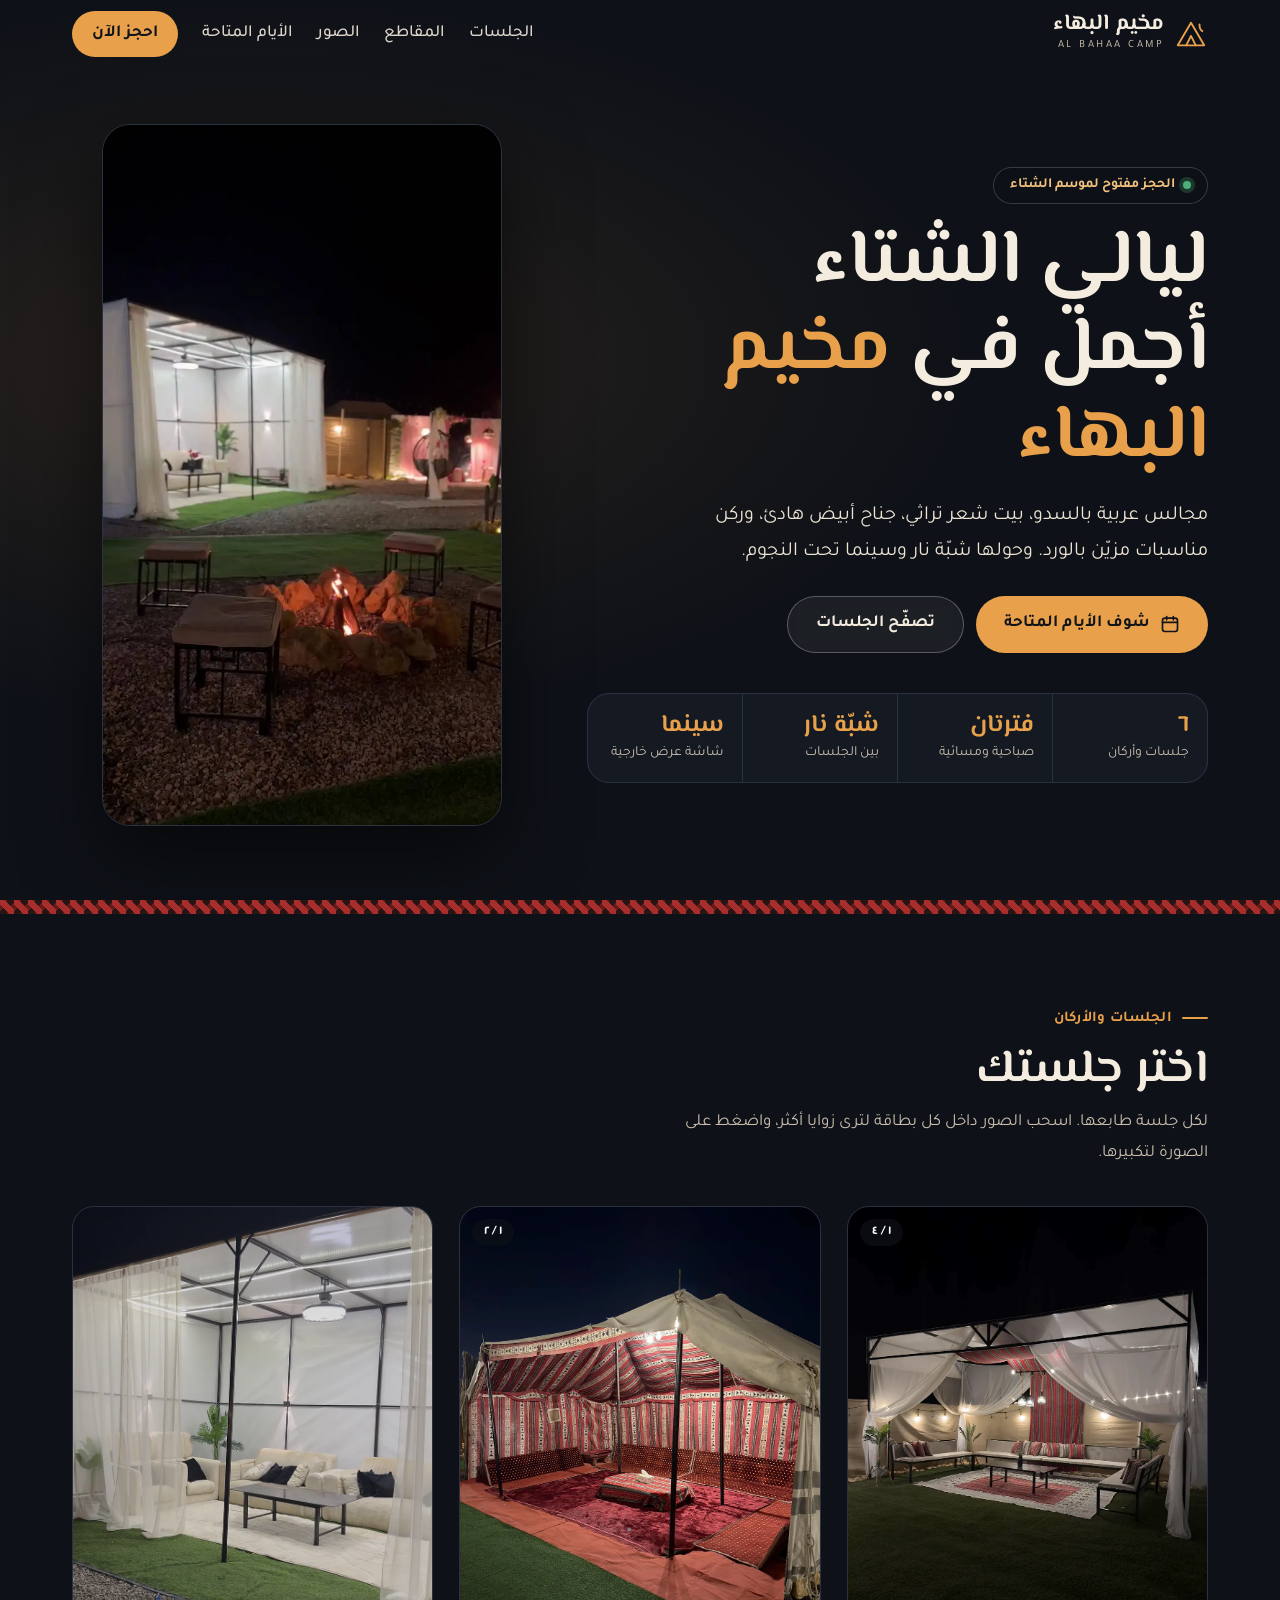
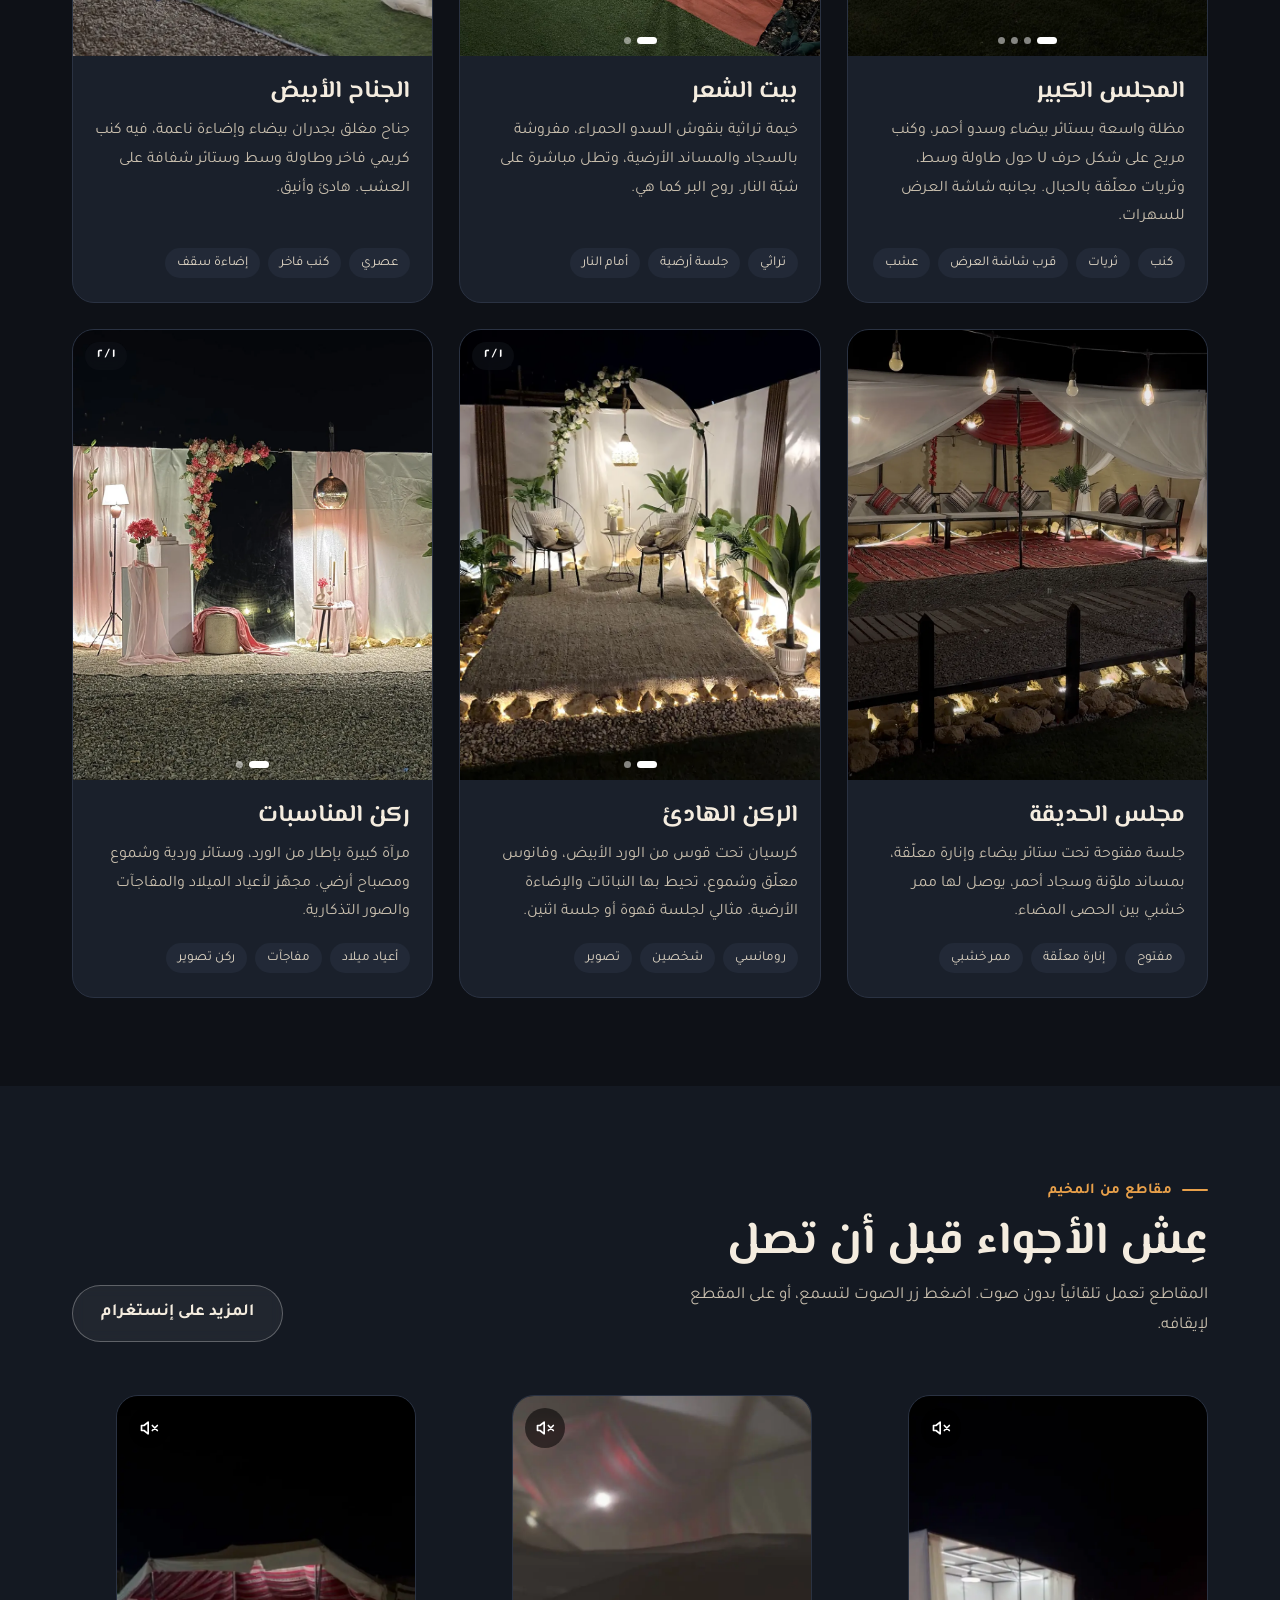
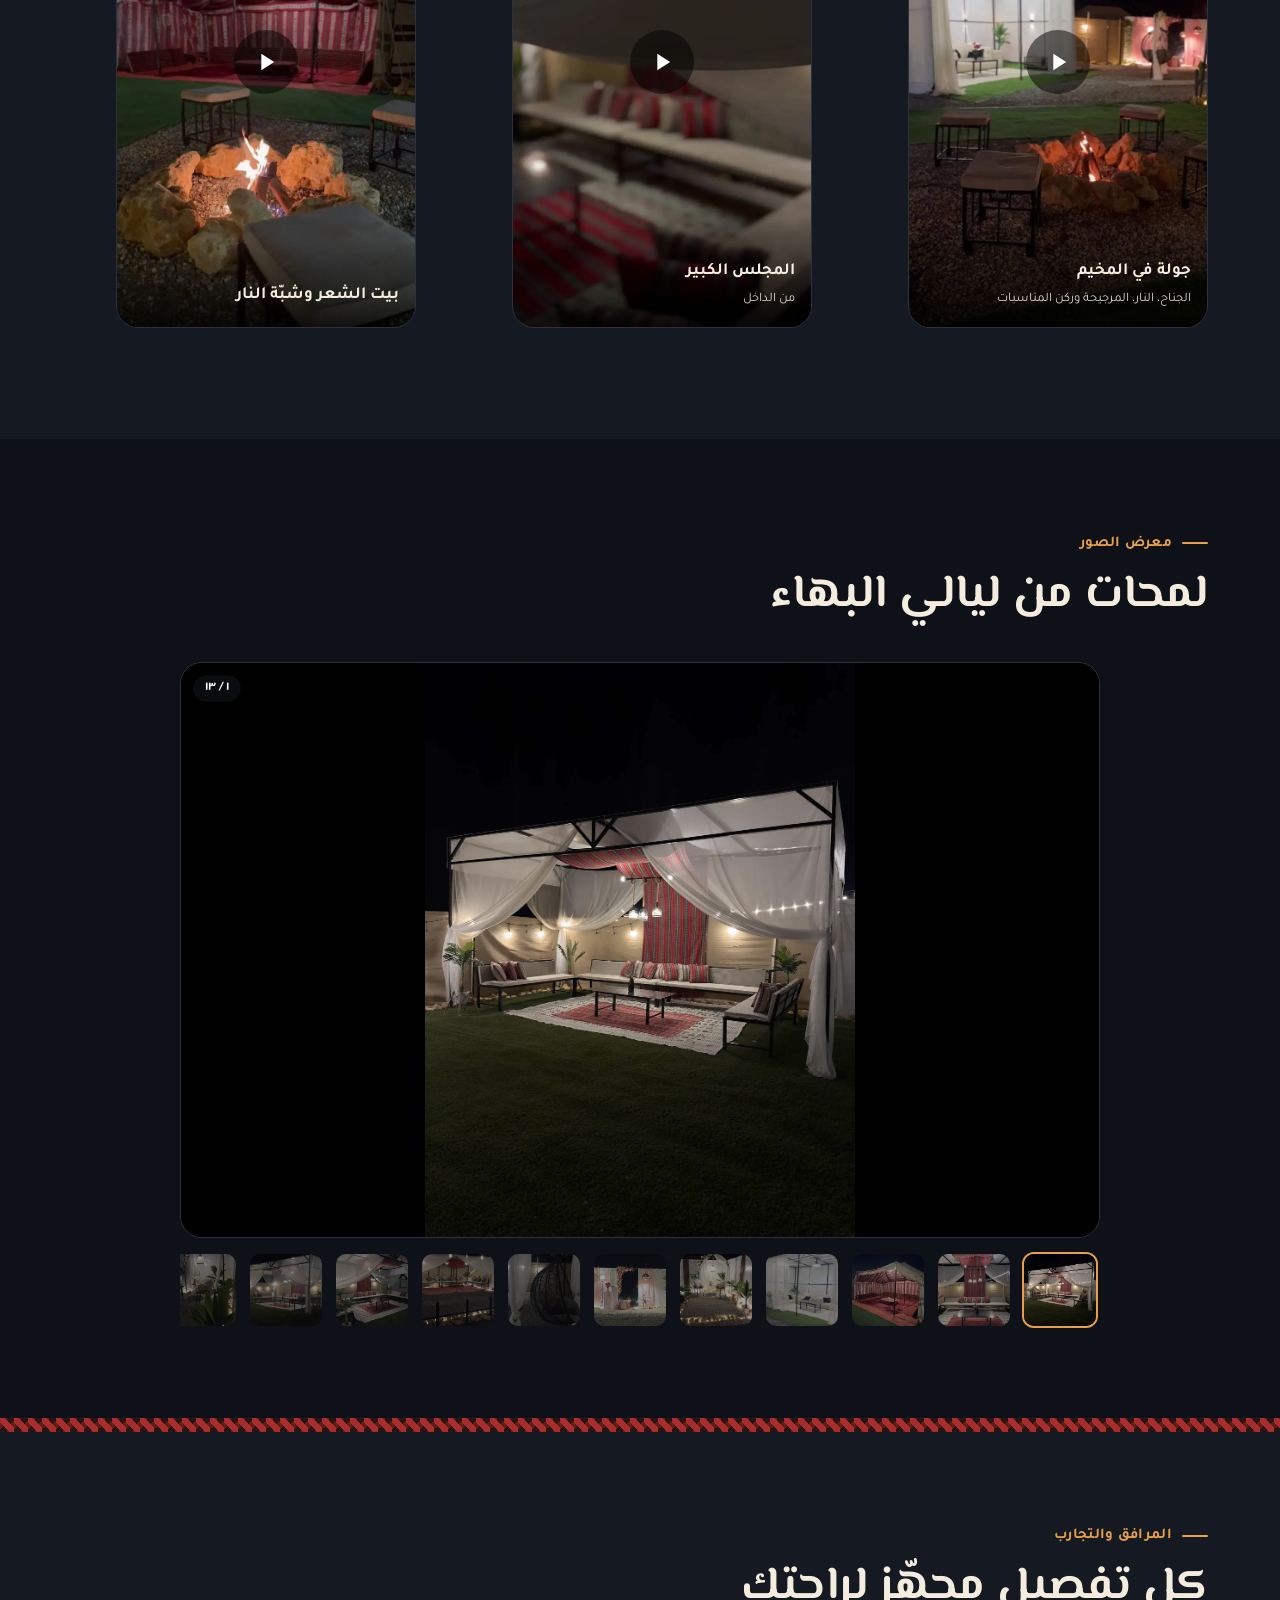
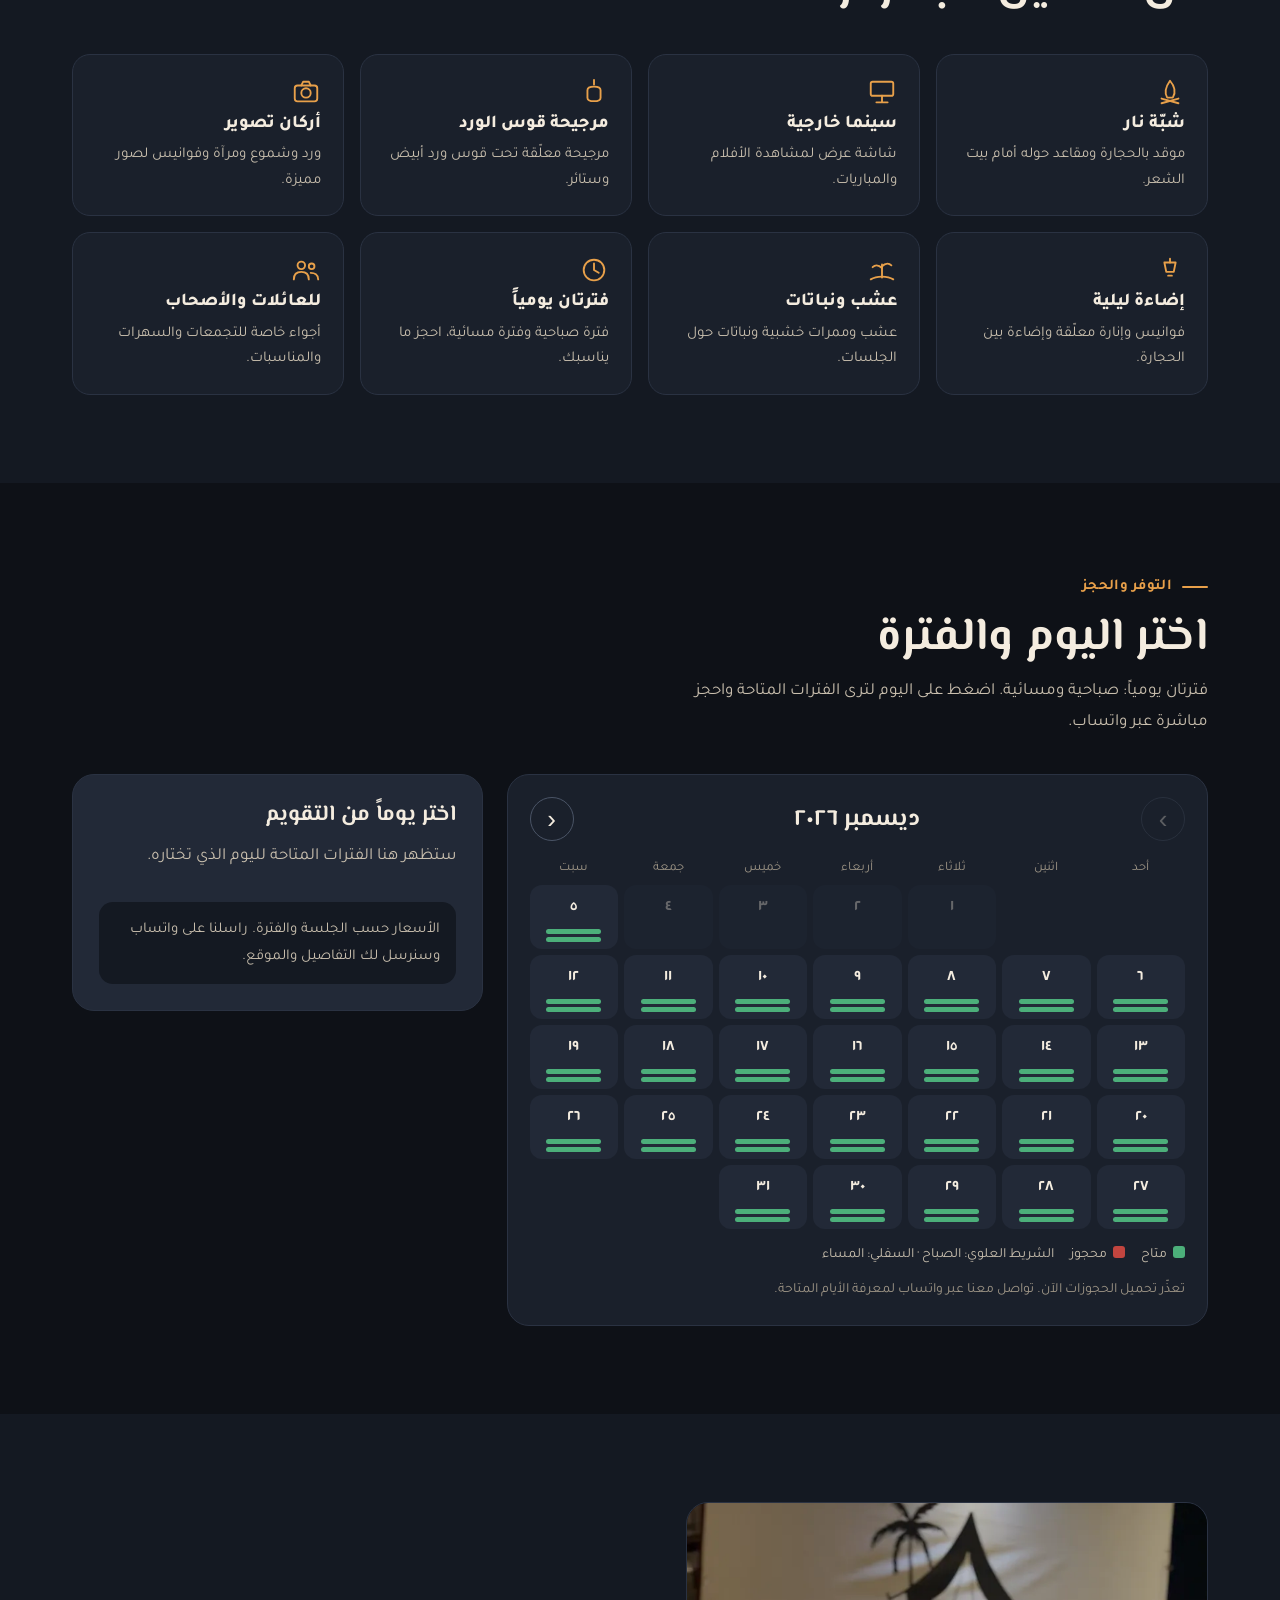
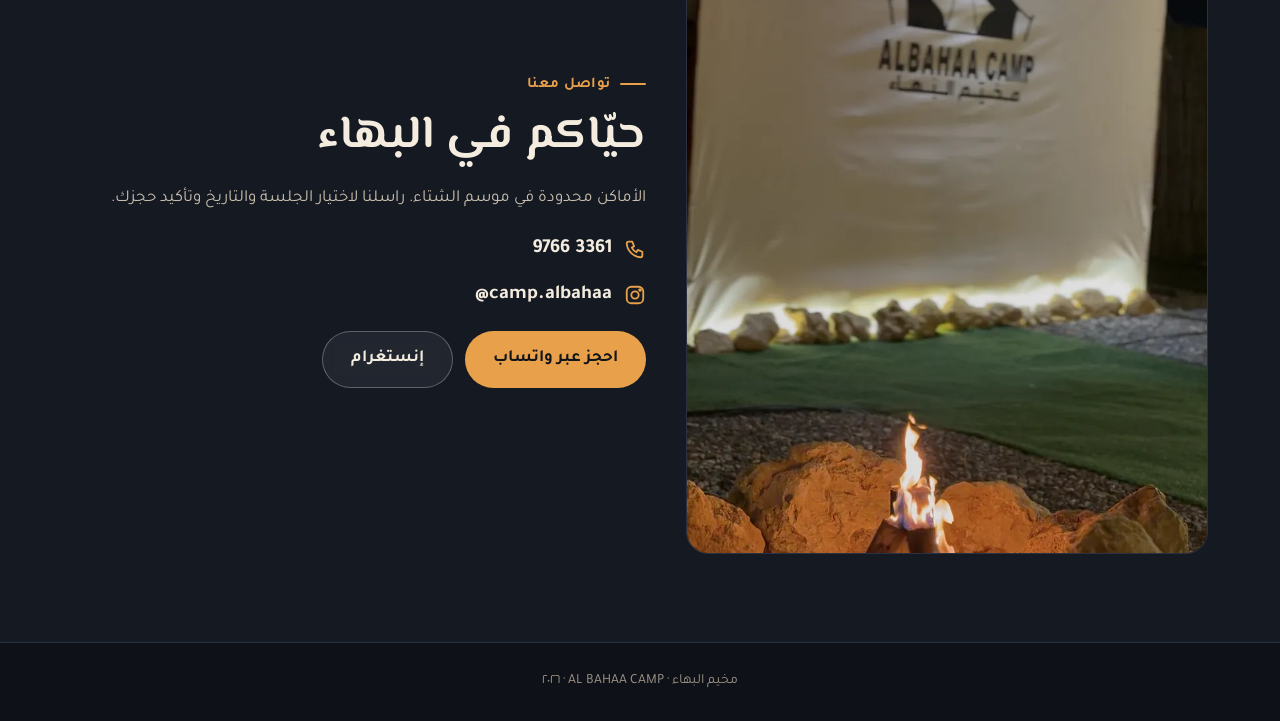
==== index.html @ d4b88b31 "تصميم جديد: صور وفيديوهات واضحة ومعارض صور تُسحب Co-Authored-By: Claude Opus 5.5 <noreply@anthropic." ====
<!DOCTYPE html>
<html lang="ar" dir="rtl">
<head>
<meta charset="utf-8">
<meta name="viewport" content="width=device-width, initial-scale=1, viewport-fit=cover">
<title>مخيم البهاء الشتوي | Al Bahaa Camp</title>
<meta name="description" content="مخيم البهاء الشتوي: مجالس عربية، بيت شعر، جناح أبيض، ركن مناسبات، شبّة نار وسينما خارجية. فترتان يومياً، صباحية ومسائية. للحجز واتساب 97663361">
<meta name="theme-color" content="#0E1117">
<meta property="og:type" content="website">
<meta property="og:title" content="مخيم البهاء الشتوي">
<meta property="og:description" content="مجالس عربية، بيت شعر، شبّة نار وسينما تحت النجوم. شوف الأيام المتاحة واحجز عبر واتساب.">
<meta property="og:image" content="https://majidsaid272.github.io/albahaa-camp/img/og.jpg">
<meta property="og:url" content="https://majidsaid272.github.io/albahaa-camp/">
<link rel="preconnect" href="https://fonts.googleapis.com">
<link rel="preconnect" href="https://fonts.gstatic.com" crossorigin>
<link rel="stylesheet" href="https://fonts.googleapis.com/css2?family=El+Messiri:wght@500;600;700&family=Tajawal:wght@400;500;700;800&display=swap">
<link rel="preload" as="image" href="video/tour-camp-poster.webp">
<style>
:root{
 --bg:#0E1117;--bg2:#141922;--card:#1A202B;--card2:#222937;--line:#2A3242;
 --text:#F4ECDF;--muted:#C9BFAE;--dim:#9E9586;
 --gold:#E8A04A;--gold2:#F3C27E;--sadu:#B8322F;--green:#4CAF7A;--red:#C2453F;
 --r:22px;--max:1180px;
}
*{box-sizing:border-box}
html{scroll-behavior:smooth;-webkit-text-size-adjust:100%}
body{margin:0;background:var(--bg);color:var(--text);font-family:'Tajawal',system-ui,sans-serif;font-size:17px;line-height:1.8;overflow-x:hidden}
img,video{display:block;max-width:100%}
a{color:var(--gold)}
h1,h2,h3{font-family:'El Messiri',serif;font-weight:700;margin:0;line-height:1.3}
section{scroll-margin-top:72px}
.wrap{max-width:var(--max);margin:0 auto;padding:0 22px}
.eyebrow{display:inline-flex;align-items:center;gap:10px;color:var(--gold);font-weight:700;font-size:15px;letter-spacing:.3px}
.eyebrow::before{content:"";width:26px;height:2px;background:var(--gold);border-radius:2px}
.sec{padding:88px 0}
.sec-alt{background:var(--bg2)}
.sec-head{display:flex;flex-wrap:wrap;align-items:flex-end;justify-content:space-between;gap:18px;margin-bottom:36px}
.sec-head h2{font-size:clamp(30px,4.2vw,46px);margin-top:8px}
.sec-head p{margin:8px 0 0;color:var(--muted);max-width:560px}
.btn{display:inline-flex;align-items:center;justify-content:center;gap:10px;min-height:48px;padding:12px 28px;border-radius:999px;font:inherit;font-weight:700;text-decoration:none;cursor:pointer;border:0;transition:transform .15s,background .15s}
.btn:active{transform:scale(.97)}
.btn-gold{background:var(--gold);color:#111419}
.btn-gold:hover{background:var(--gold2)}
.btn-ghost{background:rgba(255,255,255,.06);color:var(--text);border:1.5px solid rgba(255,255,255,.28);backdrop-filter:blur(6px)}
.btn-ghost:hover{background:rgba(255,255,255,.12)}
.btn svg{width:20px;height:20px;flex:none}

/* sadu band divider */
.sadu{height:14px;background:
 linear-gradient(45deg,transparent 35%,var(--sadu) 35% 65%,transparent 65%) 0 0/14px 14px,
 linear-gradient(-45deg,transparent 35%,#6E1E1C 35% 65%,transparent 65%) 7px 0/14px 14px,#2A1514;opacity:.9}

/* header */
.top{position:fixed;inset:0 0 auto 0;z-index:30;transition:background .25s,box-shadow .25s;padding-top:env(safe-area-inset-top)}
.top.solid{background:rgba(14,17,23,.94);box-shadow:0 1px 0 var(--line);backdrop-filter:blur(10px)}
.top .wrap{display:flex;align-items:center;justify-content:space-between;gap:14px;height:68px}
.brand{display:flex;align-items:center;gap:10px;color:var(--text);text-decoration:none}
.brand svg{width:34px;height:34px}
.brand b{font-family:'El Messiri',serif;font-size:22px;line-height:1.1;display:block}
.brand small{display:block;font-size:11px;letter-spacing:2.5px;color:var(--muted);direction:ltr;text-align:right}
.nav{display:flex;align-items:center;gap:24px}
.nav a.l{color:var(--text);text-decoration:none;font-weight:500;padding:10px 0;opacity:.9}
.nav a.l:hover{opacity:1;color:var(--gold2)}
.nav .btn{min-height:42px;padding:8px 20px}

/* hero */
.hero{position:relative;min-height:100svh;display:flex;align-items:flex-end;overflow:hidden;isolation:isolate}
.hero-media{position:absolute;inset:0;z-index:-2}
.hero-media video{width:100%;height:100%;object-fit:cover}
.hero::after{content:"";position:absolute;inset:0;z-index:-1;background:linear-gradient(180deg,rgba(14,17,23,.55) 0%,rgba(14,17,23,.05) 30%,rgba(14,17,23,.35) 55%,rgba(14,17,23,.96) 100%)}
.hero-inner{width:100%;padding:120px 22px 56px}
.hero h1{font-size:clamp(34px,7vw,76px);line-height:1.15;text-shadow:0 2px 24px rgba(0,0,0,.5)}
.hero h1 span{color:var(--gold)}
.hero p.lead{font-size:clamp(17px,2vw,20px);color:#EDE4D4;max-width:540px;margin:16px 0 26px;text-shadow:0 1px 12px rgba(0,0,0,.6)}
.hero .cta{display:flex;flex-wrap:wrap;gap:12px}
.chip{display:inline-flex;align-items:center;gap:8px;background:rgba(14,17,23,.55);border:1px solid rgba(255,255,255,.18);backdrop-filter:blur(6px);border-radius:999px;padding:5px 16px;font-size:14px;font-weight:700;color:var(--gold2);margin-bottom:16px}
.chip i{width:8px;height:8px;border-radius:50%;background:var(--green);box-shadow:0 0 0 4px rgba(76,175,122,.25)}
.facts{display:grid;grid-template-columns:repeat(4,1fr);gap:1px;background:var(--line);border:1px solid var(--line);border-radius:var(--r);overflow:hidden;margin-top:40px}
.facts div{background:rgba(20,25,34,.82);backdrop-filter:blur(8px);padding:16px 18px;display:flex;flex-direction:column}
.facts b{font-family:'El Messiri',serif;font-size:24px;color:var(--gold);line-height:1.3}
.facts span{color:var(--muted);font-size:14px}

/* carousel */
.car{position:relative}
.car-track{display:flex;overflow-x:auto;scroll-snap-type:x mandatory;scrollbar-width:none;-webkit-overflow-scrolling:touch;overscroll-behavior-x:contain}
.car-track::-webkit-scrollbar{display:none}
.car-track>*{flex:0 0 100%;scroll-snap-align:start;scroll-snap-stop:always}
.car-track img{width:100%;height:100%;object-fit:cover}
.car-btn{position:absolute;top:50%;transform:translateY(-50%);width:42px;height:42px;border-radius:50%;border:0;background:rgba(14,17,23,.6);color:#fff;backdrop-filter:blur(6px);display:grid;place-items:center;cursor:pointer;opacity:0;transition:opacity .2s;z-index:2}
.car:hover .car-btn,.car-btn:focus-visible{opacity:1}
.car-btn svg{width:20px;height:20px}
.car-btn.prev{right:12px}.car-btn.next{left:12px}
.car-btn[disabled]{opacity:0!important;pointer-events:none}
.car-dots{position:absolute;bottom:12px;left:0;right:0;display:flex;justify-content:center;gap:6px;z-index:2;pointer-events:none}
.car-dots i{width:7px;height:7px;border-radius:99px;background:rgba(255,255,255,.5);transition:all .2s}
.car-dots i.on{width:20px;background:#fff}
.car-count{position:absolute;top:12px;left:12px;z-index:2;background:rgba(14,17,23,.65);backdrop-filter:blur(6px);color:#fff;font-size:13px;font-weight:700;padding:2px 12px;border-radius:99px}
.car.single .car-btn,.car.single .car-dots,.car.single .car-count{display:none}
.swipe-hint{display:none}
@media (hover:none){.car-btn{display:none}}

/* spaces */
.spaces{display:grid;grid-template-columns:repeat(3,1fr);gap:26px}
.space{background:var(--card);border-radius:var(--r);overflow:hidden;display:flex;flex-direction:column;border:1px solid var(--line)}
.space .car-track{aspect-ratio:4/5}
.space .car-track img{cursor:zoom-in}
.space-body{padding:20px 22px 24px;display:flex;flex-direction:column;gap:10px;flex:1}
.space h3{font-size:24px}
.space p{margin:0;color:var(--muted);font-size:16px}
.tags{display:flex;flex-wrap:wrap;gap:8px;margin-top:auto;padding-top:6px}
.tags span{background:var(--card2);border-radius:99px;padding:3px 12px;font-size:13.5px;color:#E3D9C7}
.space-cta{display:flex;gap:10px;margin-top:10px}
.space-cta a{flex:1;min-height:44px;font-size:15px;padding:8px 14px}

/* reels */
.reels{display:flex;gap:16px;overflow-x:auto;scroll-snap-type:x mandatory;scrollbar-width:none;padding-bottom:6px;margin:0 -22px;padding-inline:22px;scroll-padding-inline:22px}
.reels::-webkit-scrollbar{display:none}
.reel{flex:0 0 min(300px,72vw);scroll-snap-align:start;position:relative;border-radius:var(--r);overflow:hidden;background:#000;aspect-ratio:9/16;border:1px solid var(--line)}
.reel video{width:100%;height:100%;object-fit:cover;cursor:pointer}
.reel figcaption{position:absolute;inset:auto 0 0 0;padding:40px 16px 16px;background:linear-gradient(0deg,rgba(0,0,0,.8),transparent);font-weight:700;font-size:17px;pointer-events:none}
.reel figcaption small{display:block;font-weight:400;font-size:13px;color:#DDD3C2}
.snd{position:absolute;top:12px;left:12px;width:40px;height:40px;border-radius:50%;border:0;background:rgba(0,0,0,.55);color:#fff;display:grid;place-items:center;cursor:pointer;backdrop-filter:blur(6px)}
.snd svg{width:20px;height:20px}
.play-ico{position:absolute;inset:0;margin:auto;width:64px;height:64px;border-radius:50%;background:rgba(0,0,0,.5);display:grid;place-items:center;pointer-events:none;opacity:0;transition:opacity .2s}
.reel.paused .play-ico{opacity:1}
.play-ico svg{width:28px;height:28px;color:#fff}

/* gallery */
.gal,.thumbs{max-width:920px;margin-inline:auto}
.gal{border-radius:var(--r);overflow:hidden;border:1px solid var(--line);background:#000}
.gal .car-track{aspect-ratio:16/10}
.gal .car-track>button{border:0;padding:0;background:#000;cursor:zoom-in}
.gal .car-track img{object-fit:contain;background:#000}
.thumbs{display:flex;gap:10px;overflow-x:auto;scrollbar-width:none;padding:14px 2px 2px}
.thumbs::-webkit-scrollbar{display:none}
.thumbs button{flex:0 0 76px;height:76px;border-radius:12px;overflow:hidden;border:2px solid transparent;padding:0;background:none;cursor:pointer;opacity:.6;transition:all .2s}
.thumbs button.on{border-color:var(--gold);opacity:1}
.thumbs img{width:100%;height:100%;object-fit:cover}

/* lightbox */
.lb{position:fixed;inset:0;z-index:60;background:rgba(5,7,10,.97);display:none;flex-direction:column}
.lb.open{display:flex}
.lb .car{flex:1;display:flex}
.lb .car-track{flex:1;height:100%}
.lb .car-track>div{display:flex;align-items:center;justify-content:center;padding:56px 0 40px}
.lb .car-track img{width:auto;height:auto;max-width:100%;max-height:100%;object-fit:contain}
.lb .car-btn{opacity:1}
.lb-close{position:absolute;top:calc(12px + env(safe-area-inset-top));right:12px;z-index:3;width:46px;height:46px;border-radius:50%;border:0;background:rgba(255,255,255,.12);color:#fff;display:grid;place-items:center;cursor:pointer}
.lb-close svg{width:22px;height:22px}
.lb .car-count{top:calc(20px + env(safe-area-inset-top));left:50%;transform:translateX(-50%)}

/* amenities */
.amen{display:grid;grid-template-columns:repeat(4,1fr);gap:16px}
.am{background:var(--card);border:1px solid var(--line);border-radius:18px;padding:22px;display:flex;flex-direction:column;gap:6px}
.am svg{width:30px;height:30px;color:var(--gold)}
.am h3{font-family:'Tajawal',sans-serif;font-size:18px;font-weight:800}
.am p{margin:0;color:var(--muted);font-size:15px;line-height:1.7}

/* calendar */
.cal-wrap{display:flex;flex-wrap:wrap;gap:24px;align-items:flex-start}
.cal{flex:2 1 480px;background:var(--card);border:1px solid var(--line);border-radius:var(--r);padding:22px}
.cal-head{display:flex;align-items:center;justify-content:space-between;gap:12px;margin-bottom:12px}
.cal-head h3{font-size:24px}
.cal-nav{width:44px;height:44px;border-radius:50%;border:1.5px solid #4A5466;background:transparent;color:var(--text);font-size:26px;line-height:1;cursor:pointer}
.cal-nav:disabled{opacity:.3;cursor:default}
.cal-week,.cal-grid{display:grid;grid-template-columns:repeat(7,1fr);gap:6px}
.cal-week span{text-align:center;color:var(--dim);font-size:13px;padding:4px 0}
.cal-day{position:relative;min-height:64px;border-radius:12px;border:1.5px solid transparent;background:var(--card2);color:var(--text);font:inherit;font-weight:700;font-size:16px;cursor:pointer;display:flex;flex-direction:column;align-items:center;justify-content:space-between;padding:8px 4px 6px}
.cal-day:hover{border-color:#4A5466}
.cal-day.sel{border-color:var(--gold)}
.cal-day.past{opacity:.35;cursor:default}
.cal-day.empty{background:transparent;cursor:default}
.bars{display:flex;flex-direction:column;gap:3px;width:70%}
.bars i{display:block;height:5px;border-radius:3px}
.free{background:var(--green)}.booked{background:var(--red)}
.cal-legend{display:flex;flex-wrap:wrap;gap:16px;margin-top:14px;color:var(--muted);font-size:14px;align-items:center}
.dot{display:inline-block;width:12px;height:12px;border-radius:3px;margin-left:6px;vertical-align:-1px}
.cal-status{margin:10px 0 0;color:var(--dim);font-size:14px}
.cal-panel{flex:1 1 300px;background:var(--card2);border:1px solid var(--line);border-radius:var(--r);padding:26px;display:flex;flex-direction:column;gap:12px}
.cal-panel h3{font-size:22px}
.slots{display:flex;flex-direction:column;gap:10px}
.slot{display:flex;align-items:center;justify-content:space-between;gap:10px;background:var(--bg2);border-radius:14px;padding:12px 14px}
.slot b{font-size:17px}
.slot a{background:var(--gold);color:#111419;text-decoration:none;font-weight:700;padding:9px 18px;border-radius:999px}
.slot .tag{color:#E6908B;font-weight:700}
.note{margin-top:6px;background:var(--bg2);border-radius:14px;padding:14px 16px;color:var(--muted);font-size:15px}

/* contact */
.contact{display:grid;grid-template-columns:minmax(0,1fr) minmax(0,1.1fr);gap:40px;align-items:center}
.contact img{border-radius:var(--r);aspect-ratio:4/5;object-fit:cover;width:100%;border:1px solid var(--line)}
.contact h2{font-size:clamp(30px,4.2vw,46px)}
.contact p{color:var(--muted)}
.cline{display:flex;align-items:center;gap:12px;margin:10px 0}
.cline svg{width:22px;height:22px;color:var(--gold);flex:none}
.cline b{font-size:20px;direction:ltr}
footer{border-top:1px solid var(--line);padding:26px 22px calc(26px + env(safe-area-inset-bottom));text-align:center;color:var(--dim);font-size:14px}
.wa-float{position:fixed;left:16px;bottom:calc(16px + env(safe-area-inset-bottom));z-index:40;background:#25D366;color:#06301A;font-weight:800;text-decoration:none;padding:12px 20px;border-radius:999px;box-shadow:0 8px 24px rgba(0,0,0,.4);display:none;align-items:center;gap:8px}
.wa-float svg{width:22px;height:22px}

/* desktop hero: video framed beside text */
@media (min-width:980px){
 .hero{align-items:center;background:radial-gradient(1200px 600px at 20% 40%,rgba(232,160,74,.12),transparent 60%),var(--bg)}
 .hero::after{display:none}
 .hero-inner{display:grid;grid-template-columns:1.15fr .85fr;gap:56px;align-items:center;padding:110px 22px 60px}
 .hero-media{position:relative;inset:auto;z-index:0;order:2;justify-self:center;width:min(100%,400px);aspect-ratio:9/16;max-height:78vh;border-radius:28px;overflow:hidden;border:1px solid var(--line);box-shadow:0 30px 80px rgba(0,0,0,.55)}
 .hero h1,.hero p.lead{text-shadow:none}
 .facts div{background:var(--bg2)}
}
@media (max-width:979px){
 .spaces{grid-template-columns:repeat(2,1fr)}
 .amen{grid-template-columns:repeat(2,1fr)}
 .nav a.l{display:none}
}
@media (max-width:640px){
 body{font-size:16px}
 .sec{padding:64px 0}
 .spaces{grid-template-columns:1fr;gap:22px}
 .facts{grid-template-columns:repeat(2,1fr)}
 .facts b{font-size:20px}
 .contact{grid-template-columns:1fr}
 .contact img{aspect-ratio:4/5;object-position:50% 45%}
 .cal{padding:14px}.cal-day{min-height:54px;font-size:14px}.cal-week,.cal-grid{gap:4px}
 .wa-float{display:inline-flex}
 footer{padding-bottom:calc(90px + env(safe-area-inset-bottom))}
 .gal .car-track{aspect-ratio:4/5}
 .swipe-hint{display:flex;align-items:center;justify-content:center;gap:8px;color:var(--dim);font-size:14px;margin-top:10px}
 .swipe-hint svg{width:18px;height:18px}
}
@media (prefers-reduced-motion:reduce){html{scroll-behavior:auto}}
</style>
</head>
<body>

<header class="top" id="top">
 <div class="wrap">
  <a class="brand" href="#home" aria-label="مخيم البهاء، الصفحة الرئيسية">
   <svg viewBox="0 0 36 36" fill="none" stroke="#E8A04A" stroke-width="2" stroke-linecap="round" stroke-linejoin="round" aria-hidden="true"><path d="M18 6 L4 30 H32 Z"/><path d="M13 30 L18 20 L23 30"/><path d="M27 8 C27 12 28 14 30 15"/></svg>
   <span><b>مخيم البهاء</b><small>AL BAHAA CAMP</small></span>
  </a>
  <nav class="nav" aria-label="أقسام الصفحة">
   <a class="l" href="#spaces">الجلسات</a>
   <a class="l" href="#videos">المقاطع</a>
   <a class="l" href="#gallery">الصور</a>
   <a class="l" href="#booking">الأيام المتاحة</a>
   <a class="btn btn-gold" href="#booking">احجز الآن</a>
  </nav>
 </div>
</header>

<main>
<section class="hero" id="home">
 <div class="wrap hero-inner">
  <div class="hero-media">
   <video id="heroVid" autoplay muted loop playsinline preload="auto" poster="video/tour-camp-poster.webp" aria-label="جولة مصورة في مخيم البهاء">
    <source src="video/hero.mp4" type="video/mp4">
   </video>
  </div>
  <div class="hero-text">
   <span class="chip"><i></i>الحجز مفتوح لموسم الشتاء</span>
   <h1>ليالي الشتاء<br>أجمل في <span>مخيم البهاء</span></h1>
   <p class="lead">مجالس عربية بالسدو، بيت شعر تراثي، جناح أبيض هادئ، وركن مناسبات مزيّن بالورد. وحولها شبّة نار وسينما تحت النجوم.</p>
   <div class="cta">
    <a class="btn btn-gold" href="#booking">
     <svg viewBox="0 0 24 24" fill="none" stroke="currentColor" stroke-width="2" stroke-linecap="round" aria-hidden="true"><rect x="3" y="5" width="18" height="16" rx="3"/><path d="M3 10h18M8 3v4M16 3v4"/></svg>
     شوف الأيام المتاحة</a>
    <a class="btn btn-ghost" href="#spaces">تصفّح الجلسات</a>
   </div>
   <div class="facts">
    <div><b>٦</b><span>جلسات وأركان</span></div>
    <div><b>فترتان</b><span>صباحية ومسائية</span></div>
    <div><b>شبّة نار</b><span>بين الجلسات</span></div>
    <div><b>سينما</b><span>شاشة عرض خارجية</span></div>
   </div>
  </div>
 </div>
</section>
<div class="sadu" aria-hidden="true"></div>

<section class="sec" id="spaces">
 <div class="wrap">
  <div class="sec-head">
   <div>
    <span class="eyebrow">الجلسات والأركان</span>
    <h2>اختر جلستك</h2>
    <p>لكل جلسة طابعها. اسحب الصور داخل كل بطاقة لترى زوايا أكثر، واضغط على الصورة لتكبيرها.</p>
   </div>
  </div>
  <div class="spaces">

   <article class="space">
    <div class="car" data-car>
     <div class="car-track">
      <div><img src="img/majlis-wide.webp" alt="المجلس الكبير تحت المظلة بالستائر البيضاء" loading="lazy"></div>
      <div><img src="img/majlis-front.webp" alt="واجهة المجلس الكبير بالسدو الأحمر والثريات المعلقة" loading="lazy"></div>
      <div><img src="img/majlis-side.webp" alt="المجلس الكبير من الجانب مع شاشة العرض" loading="lazy"></div>
      <div><img src="img/majlis-night.webp" alt="المجلس الكبير في الليل" loading="lazy"></div>
     </div>
    </div>
    <div class="space-body">
     <h3>المجلس الكبير</h3>
     <p>مظلة واسعة بستائر بيضاء وسدو أحمر، وكنب مريح على شكل حرف U حول طاولة وسط، وثريات معلّقة بالحبال. بجانبه شاشة العرض للسهرات.</p>
     <div class="tags"><span>كنب</span><span>ثريات</span><span>قرب شاشة العرض</span><span>عشب</span></div>
    </div>
   </article>

   <article class="space">
    <div class="car" data-car>
     <div class="car-track">
      <div><img src="img/redtent.webp" alt="بيت الشعر الأحمر المفروش بالسجاد والمساند" loading="lazy"></div>
      <div><img src="video/redtent-fire-poster.webp" alt="بيت الشعر وأمامه شبّة النار" loading="lazy"></div>
     </div>
    </div>
    <div class="space-body">
     <h3>بيت الشعر</h3>
     <p>خيمة تراثية بنقوش السدو الحمراء، مفروشة بالسجاد والمساند الأرضية، وتطل مباشرة على شبّة النار. روح البر كما هي.</p>
     <div class="tags"><span>تراثي</span><span>جلسة أرضية</span><span>أمام النار</span></div>
    </div>
   </article>

   <article class="space">
    <div class="car" data-car>
     <div class="car-track">
      <div><img src="img/white-suite.webp" alt="الجناح الأبيض بكنب كريمي وستائر شفافة" loading="lazy"></div>
     </div>
    </div>
    <div class="space-body">
     <h3>الجناح الأبيض</h3>
     <p>جناح مغلق بجدران بيضاء وإضاءة ناعمة، فيه كنب كريمي فاخر وطاولة وسط وستائر شفافة على العشب. هادئ وأنيق.</p>
     <div class="tags"><span>عصري</span><span>كنب فاخر</span><span>إضاءة سقف</span></div>
    </div>
   </article>

   <article class="space">
    <div class="car" data-car>
     <div class="car-track">
      <div><img src="img/majlis2.webp" alt="مجلس الحديقة بالمساند الملوّنة والإضاءة المعلّقة" loading="lazy"></div>
     </div>
    </div>
    <div class="space-body">
     <h3>مجلس الحديقة</h3>
     <p>جلسة مفتوحة تحت ستائر بيضاء وإنارة معلّقة، بمساند ملوّنة وسجاد أحمر، يوصل لها ممر خشبي بين الحصى المضاء.</p>
     <div class="tags"><span>مفتوح</span><span>إنارة معلّقة</span><span>ممر خشبي</span></div>
    </div>
   </article>

   <article class="space">
    <div class="car" data-car>
     <div class="car-track">
      <div><img src="img/quiet-corner.webp" alt="الركن الهادئ بكرسيين تحت قوس الورد الأبيض" loading="lazy"></div>
      <div><img src="img/quiet-corner2.webp" alt="الركن الهادئ بالفانوس والشموع" loading="lazy"></div>
     </div>
    </div>
    <div class="space-body">
     <h3>الركن الهادئ</h3>
     <p>كرسيان تحت قوس من الورد الأبيض، وفانوس معلّق وشموع، تحيط بها النباتات والإضاءة الأرضية. مثالي لجلسة قهوة أو جلسة اثنين.</p>
     <div class="tags"><span>رومانسي</span><span>شخصين</span><span>تصوير</span></div>
    </div>
   </article>

   <article class="space">
    <div class="car" data-car>
     <div class="car-track">
      <div><img src="img/pink.webp" alt="ركن المناسبات بالمرآة وإطار الورد والستائر الوردية" loading="lazy"></div>
      <div><img src="video/pink-tour-poster.webp" alt="ركن المناسبات من زاوية أخرى" loading="lazy"></div>
     </div>
    </div>
    <div class="space-body">
     <h3>ركن المناسبات</h3>
     <p>مرآة كبيرة بإطار من الورد، وستائر وردية وشموع ومصباح أرضي. مجهّز لأعياد الميلاد والمفاجآت والصور التذكارية.</p>
     <div class="tags"><span>أعياد ميلاد</span><span>مفاجآت</span><span>ركن تصوير</span></div>
    </div>
   </article>

  </div>
 </div>
</section>

<section class="sec sec-alt" id="videos">
 <div class="wrap">
  <div class="sec-head">
   <div>
    <span class="eyebrow">مقاطع من المخيم</span>
    <h2>عِش الأجواء قبل أن تصل</h2>
    <p>المقاطع تعمل تلقائياً بدون صوت. اضغط زر الصوت لتسمع، أو على المقطع لإيقافه.</p>
   </div>
   <a class="btn btn-ghost" href="https://www.instagram.com/camp.albahaa">المزيد على إنستغرام</a>
  </div>
  <div class="reels">
   <figure class="reel"><video muted loop playsinline preload="none" poster="video/tour-camp-poster.webp"><source src="video/tour-camp.mp4" type="video/mp4"></video><span class="play-ico" aria-hidden="true"><svg viewBox="0 0 24 24" fill="currentColor"><path d="M8 5v14l11-7z"/></svg></span><button class="snd" type="button" aria-label="تشغيل الصوت"></button><figcaption>جولة في المخيم<small>الجناح، النار، المرجيحة وركن المناسبات</small></figcaption></figure>
   <figure class="reel"><video muted loop playsinline preload="none" poster="video/tour-majlis-poster.webp"><source src="video/tour-majlis.mp4" type="video/mp4"></video><span class="play-ico" aria-hidden="true"><svg viewBox="0 0 24 24" fill="currentColor"><path d="M8 5v14l11-7z"/></svg></span><button class="snd" type="button" aria-label="تشغيل الصوت"></button><figcaption>المجلس الكبير<small>من الداخل</small></figcaption></figure>
   <figure class="reel"><video muted loop playsinline preload="none" poster="video/redtent-fire-poster.webp"><source src="video/redtent-fire.mp4" type="video/mp4"></video><span class="play-ico" aria-hidden="true"><svg viewBox="0 0 24 24" fill="currentColor"><path d="M8 5v14l11-7z"/></svg></span><button class="snd" type="button" aria-label="تشغيل الصوت"></button><figcaption>بيت الشعر وشبّة النار</figcaption></figure>
   <figure class="reel"><video muted loop playsinline preload="none" poster="video/pink-tour-poster.webp"><source src="video/pink-tour.mp4" type="video/mp4"></video><span class="play-ico" aria-hidden="true"><svg viewBox="0 0 24 24" fill="currentColor"><path d="M8 5v14l11-7z"/></svg></span><button class="snd" type="button" aria-label="تشغيل الصوت"></button><figcaption>ركن المناسبات</figcaption></figure>
  </div>
 </div>
</section>

<section class="sec" id="gallery">
 <div class="wrap">
  <div class="sec-head">
   <div>
    <span class="eyebrow">معرض الصور</span>
    <h2>لمحات من ليالي البهاء</h2>
   </div>
  </div>
  <div class="gal">
   <div class="car" data-car id="galCar">
    <div class="car-track" id="galTrack"></div>
   </div>
  </div>
  <div class="swipe-hint" aria-hidden="true"><svg viewBox="0 0 24 24" fill="none" stroke="currentColor" stroke-width="2" stroke-linecap="round"><path d="M5 12h14M13 6l6 6-6 6"/></svg>اسحب لليمين للصورة التالية</div>
  <div class="thumbs" id="thumbs" aria-label="الصور المصغّرة"></div>
 </div>
</section>
<div class="sadu" aria-hidden="true"></div>

<section class="sec sec-alt" id="amenities">
 <div class="wrap">
  <div class="sec-head"><div><span class="eyebrow">المرافق والتجارب</span><h2>كل تفصيل مجهّز لراحتك</h2></div></div>
  <div class="amen">
   <div class="am"><svg viewBox="0 0 32 32" fill="none" stroke="currentColor" stroke-width="2" stroke-linecap="round" stroke-linejoin="round" aria-hidden="true"><path d="M16 4c6 7 6 13 3 18h-6c-3-5-2-11 3-18z"/><path d="M7 28l18-5M7 23l18 5"/></svg><h3>شبّة نار</h3><p>موقد بالحجارة ومقاعد حوله أمام بيت الشعر.</p></div>
   <div class="am"><svg viewBox="0 0 32 32" fill="none" stroke="currentColor" stroke-width="2" stroke-linecap="round" stroke-linejoin="round" aria-hidden="true"><rect x="4" y="5" width="24" height="15" rx="2"/><path d="M16 20v6M10 27h12"/></svg><h3>سينما خارجية</h3><p>شاشة عرض لمشاهدة الأفلام والمباريات.</p></div>
   <div class="am"><svg viewBox="0 0 32 32" fill="none" stroke="currentColor" stroke-width="2" stroke-linecap="round" stroke-linejoin="round" aria-hidden="true"><path d="M16 3v5"/><path d="M9 14c0-5 14-5 14 0v8c0 5-14 5-14 0z"/></svg><h3>مرجيحة قوس الورد</h3><p>مرجيحة معلّقة تحت قوس ورد أبيض وستائر.</p></div>
   <div class="am"><svg viewBox="0 0 32 32" fill="none" stroke="currentColor" stroke-width="2" stroke-linecap="round" stroke-linejoin="round" aria-hidden="true"><rect x="4" y="9" width="24" height="17" rx="3"/><circle cx="16" cy="17" r="5"/><path d="M11 9l2-4h6l2 4"/></svg><h3>أركان تصوير</h3><p>ورد وشموع ومرآة وفوانيس لصور مميزة.</p></div>
   <div class="am"><svg viewBox="0 0 32 32" fill="none" stroke="currentColor" stroke-width="2" stroke-linecap="round" stroke-linejoin="round" aria-hidden="true"><path d="M16 4v4"/><path d="M10 8h12l-2 10h-8z"/><path d="M14 22h4"/></svg><h3>إضاءة ليلية</h3><p>فوانيس وإنارة معلّقة وإضاءة بين الحجارة.</p></div>
   <div class="am"><svg viewBox="0 0 32 32" fill="none" stroke="currentColor" stroke-width="2" stroke-linecap="round" stroke-linejoin="round" aria-hidden="true"><path d="M4 26c6-4 18-4 24 0"/><path d="M16 24V10"/><path d="M16 14c-4-4-8-3-10-1M16 12c4-4 8-3 10-1"/></svg><h3>عشب ونباتات</h3><p>عشب وممرات خشبية ونباتات حول الجلسات.</p></div>
   <div class="am"><svg viewBox="0 0 32 32" fill="none" stroke="currentColor" stroke-width="2" stroke-linecap="round" stroke-linejoin="round" aria-hidden="true"><circle cx="16" cy="16" r="11"/><path d="M16 9v7l5 3"/></svg><h3>فترتان يومياً</h3><p>فترة صباحية وفترة مسائية، احجز ما يناسبك.</p></div>
   <div class="am"><svg viewBox="0 0 32 32" fill="none" stroke="currentColor" stroke-width="2" stroke-linecap="round" stroke-linejoin="round" aria-hidden="true"><circle cx="11" cy="11" r="4"/><circle cx="22" cy="12" r="3"/><path d="M3 26c0-6 4-8 8-8s8 2 8 8"/><path d="M21 19c4 0 8 2 8 7"/></svg><h3>للعائلات والأصحاب</h3><p>أجواء خاصة للتجمعات والسهرات والمناسبات.</p></div>
  </div>
 </div>
</section>

<section class="sec" id="booking">
 <div class="wrap">
  <div class="sec-head"><div><span class="eyebrow">التوفر والحجز</span><h2>اختر اليوم والفترة</h2><p>فترتان يومياً: صباحية ومسائية. اضغط على اليوم لترى الفترات المتاحة واحجز مباشرة عبر واتساب.</p></div></div>
  <div class="cal-wrap">
   <div class="cal">
    <div class="cal-head">
     <button type="button" id="calPrev" class="cal-nav" aria-label="الشهر السابق">&#8250;</button>
     <h3 id="calTitle"></h3>
     <button type="button" id="calNext" class="cal-nav" aria-label="الشهر التالي">&#8249;</button>
    </div>
    <div class="cal-week"><span>أحد</span><span>اثنين</span><span>ثلاثاء</span><span>أربعاء</span><span>خميس</span><span>جمعة</span><span>سبت</span></div>
    <div id="calGrid" class="cal-grid"></div>
    <div class="cal-legend"><span><i class="dot free"></i>متاح</span><span><i class="dot booked"></i>محجوز</span><span>الشريط العلوي: الصباح · السفلي: المساء</span></div>
    <p id="calStatus" class="cal-status">جاري تحميل الحجوزات…</p>
   </div>
   <div class="cal-panel" id="calPanel">
    <h3 id="panelDate">اختر يوماً من التقويم</h3>
    <p id="panelHint" style="margin:0;color:var(--muted)">ستظهر هنا الفترات المتاحة لليوم الذي تختاره.</p>
    <div id="panelSlots" class="slots"></div>
    <div class="note">الأسعار حسب الجلسة والفترة. راسلنا على واتساب وسنرسل لك التفاصيل والموقع.</div>
   </div>
  </div>
 </div>
</section>

<section class="sec sec-alt" id="contact">
 <div class="wrap contact">
  <img src="img/logo-fire.webp" alt="شعار مخيم البهاء وشبّة النار" loading="lazy">
  <div>
   <span class="eyebrow">تواصل معنا</span>
   <h2 style="margin-top:8px">حيّاكم في البهاء</h2>
   <p>الأماكن محدودة في موسم الشتاء. راسلنا لاختيار الجلسة والتاريخ وتأكيد حجزك.</p>
   <div class="cline"><svg viewBox="0 0 24 24" fill="none" stroke="currentColor" stroke-width="2" stroke-linecap="round" stroke-linejoin="round" aria-hidden="true"><path d="M5 4h4l2 5-2.5 1.5c1 2 3 4 5 5L15 13l5 2v4c0 1-1 2-2 2C10 20.5 3.5 14 3 6c0-1 1-2 2-2z"/></svg><b>9766 3361</b></div>
   <div class="cline"><svg viewBox="0 0 24 24" fill="none" stroke="currentColor" stroke-width="2" aria-hidden="true"><rect x="3" y="3" width="18" height="18" rx="5"/><circle cx="12" cy="12" r="4"/><circle cx="17.5" cy="6.5" r="1" fill="currentColor"/></svg><b>@camp.albahaa</b></div>
   <div class="cta" style="display:flex;flex-wrap:wrap;gap:12px;margin-top:18px">
    <a class="btn btn-gold" href="https://wa.me/96897663361?text=%D8%A7%D9%84%D8%B3%D9%84%D8%A7%D9%85%20%D8%B9%D9%84%D9%8A%D9%83%D9%85%D8%8C%20%D8%A3%D8%B1%D8%BA%D8%A8%20%D8%A8%D8%A7%D9%84%D8%AD%D8%AC%D8%B2%20%D9%81%D9%8A%20%D9%85%D8%AE%D9%8A%D9%85%20%D8%A7%D9%84%D8%A8%D9%87%D8%A7%D8%A1">احجز عبر واتساب</a>
    <a class="btn btn-ghost" href="https://www.instagram.com/camp.albahaa">إنستغرام</a>
   </div>
  </div>
 </div>
</section>
</main>

<footer>مخيم البهاء · AL BAHAA CAMP · ٢٠٢٦</footer>

<a class="wa-float" href="https://wa.me/96897663361" aria-label="احجز عبر واتساب"><svg viewBox="0 0 24 24" fill="currentColor" aria-hidden="true"><path d="M12 2a10 10 0 0 0-8.7 14.9L2 22l5.3-1.3A10 10 0 1 0 12 2zm0 18a8 8 0 0 1-4.1-1.1l-.3-.2-3.1.8.8-3-.2-.3A8 8 0 1 1 12 20zm4.4-6c-.2-.1-1.4-.7-1.6-.8s-.4-.1-.5.1-.6.8-.8.9-.3.2-.5 0a6.6 6.6 0 0 1-3.3-2.9c-.2-.4.3-.4.7-1.3.1-.2 0-.3 0-.4l-.7-1.8c-.2-.5-.4-.4-.5-.4h-.5a.9.9 0 0 0-.7.3 2.8 2.8 0 0 0-.9 2.1 4.9 4.9 0 0 0 1 2.6 11.2 11.2 0 0 0 4.3 3.8c1.6.7 2.2.7 3 .6a2.6 2.6 0 0 0 1.7-1.2 2.1 2.1 0 0 0 .2-1.2c-.1-.1-.3-.2-.5-.3z"/></svg>احجز واتساب</a>

<div class="lb" id="lb" role="dialog" aria-modal="true" aria-label="عرض الصور">
 <button class="lb-close" type="button" id="lbClose" aria-label="إغلاق"><svg viewBox="0 0 24 24" fill="none" stroke="currentColor" stroke-width="2.2" stroke-linecap="round"><path d="M6 6l12 12M18 6L6 18"/></svg></button>
 <div class="car" id="lbCar"><div class="car-track" id="lbTrack"></div></div>
</div>

<script>
(function(){
var GALLERY=[
 ['img/majlis-wide.webp','المجلس الكبير'],['img/majlis-front.webp','واجهة المجلس الكبير'],['img/redtent.webp','بيت الشعر'],
 ['img/white-suite.webp','الجناح الأبيض'],['img/quiet-corner.webp','الركن الهادئ'],['img/pink.webp','ركن المناسبات'],
 ['img/swing.webp','مرجيحة قوس الورد'],['img/majlis2.webp','مجلس الحديقة'],['img/majlis-side.webp','المجلس الكبير وشاشة العرض'],
 ['img/majlis-night.webp','المجلس الكبير ليلاً'],['img/quiet-corner2.webp','فانوس الركن الهادئ'],['img/sign.webp','لوحة الترحيب'],['img/logo-fire.webp','شبّة النار']
];
var ARR_R='<svg viewBox="0 0 24 24" fill="none" stroke="currentColor" stroke-width="2.4" stroke-linecap="round" stroke-linejoin="round"><path d="M9 6l6 6-6 6"/></svg>';
var ARR_L='<svg viewBox="0 0 24 24" fill="none" stroke="currentColor" stroke-width="2.4" stroke-linecap="round" stroke-linejoin="round"><path d="M15 6l-6 6 6 6"/></svg>';
function toAr(n){return String(n).replace(/\d/g,function(d){return '٠١٢٣٤٥٦٧٨٩'[d]})}

/* header */
var top=document.getElementById('top');
function onScroll(){top.classList.toggle('solid',window.scrollY>40)}
window.addEventListener('scroll',onScroll,{passive:true});onScroll();

/* build gallery + lightbox */
var gT=document.getElementById('galTrack'),lT=document.getElementById('lbTrack'),th=document.getElementById('thumbs');
GALLERY.forEach(function(g,i){
 var b=document.createElement('button');b.type='button';b.setAttribute('aria-label','تكبير: '+g[1]);
 b.innerHTML='<img src="'+g[0]+'" alt="'+g[1]+'"'+(i?' loading="lazy"':'')+'>';
 b.onclick=function(){openLB(i)};gT.appendChild(b);
 var d=document.createElement('div');d.innerHTML='<img src="'+g[0]+'" alt="'+g[1]+'" loading="lazy">';lT.appendChild(d);
 var t=document.createElement('button');t.type='button';t.setAttribute('aria-label','الصورة '+(i+1)+': '+g[1]);
 t.innerHTML='<img src="'+g[0]+'" alt="" loading="lazy">';t.onclick=function(){galApi.go(i)};th.appendChild(t);
});

/* carousel engine (RTL aware) */
function carousel(root,opts){
 opts=opts||{};
 var track=root.querySelector('.car-track'),items=track.children,n=items.length,idx=0;
 if(n<2){root.classList.add('single')}
 var prev=document.createElement('button'),next=document.createElement('button');
 prev.className='car-btn prev';next.className='car-btn next';prev.type=next.type='button';
 prev.setAttribute('aria-label','الصورة السابقة');next.setAttribute('aria-label','الصورة التالية');
 prev.innerHTML=ARR_R;next.innerHTML=ARR_L;
 var dots=document.createElement('div');dots.className='car-dots';
 var cnt=document.createElement('div');cnt.className='car-count';
 for(var i=0;i<n;i++)dots.appendChild(document.createElement('i'));
 root.appendChild(prev);root.appendChild(next);if(n<=12)root.appendChild(dots);root.appendChild(cnt);
 var rtl=getComputedStyle(track).direction==='rtl';
 function go(i,smooth){i=Math.max(0,Math.min(n-1,i));var w=track.clientWidth;track.scrollTo({left:(rtl?-1:1)*i*w,behavior:smooth===false?'auto':'smooth'})}
 function upd(){var w=track.clientWidth||1;var i=Math.round(Math.abs(track.scrollLeft)/w);if(i!==idx||!upd.done){idx=i;upd.done=1;
  [].forEach.call(dots.children,function(d,k){d.classList.toggle('on',k===idx)});
  cnt.textContent=toAr(idx+1)+' / '+toAr(n);prev.disabled=idx===0;next.disabled=idx===n-1;
  if(opts.onChange)opts.onChange(idx)}}
 var raf;track.addEventListener('scroll',function(){cancelAnimationFrame(raf);raf=requestAnimationFrame(upd)},{passive:true});
 prev.onclick=function(){go(idx-1)};next.onclick=function(){go(idx+1)};
 root.tabIndex=-1;
 root.addEventListener('keydown',function(e){if(e.key==='ArrowLeft'){go(idx+1);e.preventDefault()}else if(e.key==='ArrowRight'){go(idx-1);e.preventDefault()}});
 window.addEventListener('resize',function(){go(idx,false)});
 upd();
 return {go:go,get i(){return idx},root:root};
}
document.querySelectorAll('.space [data-car]').forEach(function(c){
 carousel(c);
 c.querySelectorAll('img').forEach(function(im){im.addEventListener('click',function(){
  var k=GALLERY.findIndex(function(g){return g[0]===im.getAttribute('src')});if(k>=0)openLB(k)})});
});
var galApi=carousel(document.getElementById('galCar'),{onChange:function(i){
 [].forEach.call(th.children,function(t,k){t.classList.toggle('on',k===i)});
 var t=th.children[i];if(t){var r=t.getBoundingClientRect(),p=th.getBoundingClientRect();if(r.left<p.left||r.right>p.right)th.scrollBy({left:(r.left+r.width/2)-(p.left+p.width/2),behavior:'smooth'})}
}});
var lb=document.getElementById('lb'),lbApi=carousel(document.getElementById('lbCar'));
var lastFocus;
function openLB(i){lastFocus=document.activeElement;lb.classList.add('open');document.body.style.overflow='hidden';requestAnimationFrame(function(){lbApi.go(i,false);document.getElementById('lbClose').focus()})}
function closeLB(){lb.classList.remove('open');document.body.style.overflow='';galApi.go(lbApi.i,false);if(lastFocus)lastFocus.focus()}
document.getElementById('lbClose').onclick=closeLB;
document.addEventListener('keydown',function(e){if(e.key==='Escape'&&lb.classList.contains('open'))closeLB()});
lb.addEventListener('keydown',function(e){if(e.key==='ArrowLeft')lbApi.go(lbApi.i+1);else if(e.key==='ArrowRight')lbApi.go(lbApi.i-1)});

/* reels */
var MUTED='<svg viewBox="0 0 24 24" fill="none" stroke="currentColor" stroke-width="2" stroke-linecap="round" stroke-linejoin="round"><path d="M11 5L6 9H3v6h3l5 4z"/><path d="M22 9l-6 6M16 9l6 6"/></svg>';
var SOUND='<svg viewBox="0 0 24 24" fill="none" stroke="currentColor" stroke-width="2" stroke-linecap="round" stroke-linejoin="round"><path d="M11 5L6 9H3v6h3l5 4z"/><path d="M15.5 8.5a5 5 0 0 1 0 7M19 5a10 10 0 0 1 0 14"/></svg>';
var reels=[].slice.call(document.querySelectorAll('.reel'));
reels.forEach(function(r){
 var v=r.querySelector('video'),s=r.querySelector('.snd');s.innerHTML=MUTED;r.classList.add('paused');
 s.onclick=function(e){e.stopPropagation();var un=v.muted;
  reels.forEach(function(o){var ov=o.querySelector('video');if(ov!==v){ov.muted=true;o.querySelector('.snd').innerHTML=MUTED;o.querySelector('.snd').setAttribute('aria-label','تشغيل الصوت')}});
  v.muted=!un;s.innerHTML=un?SOUND:MUTED;s.setAttribute('aria-label',un?'كتم الصوت':'تشغيل الصوت');if(un&&v.paused)v.play()};
 v.onclick=function(){if(v.paused){v.play();r.userPaused=false}else{v.pause();r.userPaused=true}};
 v.onplay=function(){r.classList.remove('paused')};v.onpause=function(){r.classList.add('paused')};
});
if('IntersectionObserver' in window){
 var io=new IntersectionObserver(function(es){es.forEach(function(e){var r=e.target,v=r.querySelector('video');
  if(e.isIntersecting&&e.intersectionRatio>.6){if(!r.userPaused){var p=v.play();if(p&&p.catch)p.catch(function(){})}}else if(!v.paused){v.pause()}})},{threshold:[0,.6,1]});
 reels.forEach(function(r){io.observe(r)});
}
var hv=document.getElementById('heroVid');if(hv){var hp=hv.play();if(hp&&hp.catch)hp.catch(function(){})}
})();

/* booking calendar (reads Google Sheet) */
(function(){
var SHEET='1AjkBk-za4Zcdh5C0OWOXiupXxVEVEEnas-KJgYrUzFY', WA='96897663361';
var MONTHS=['يناير','فبراير','مارس','أبريل','مايو','يونيو','يوليو','أغسطس','سبتمبر','أكتوبر','نوفمبر','ديسمبر'];
var DAYS=['الأحد','الاثنين','الثلاثاء','الأربعاء','الخميس','الجمعة','السبت'];
var booked={}, today=new Date(); today.setHours(0,0,0,0);
var view=new Date(today.getFullYear(),today.getMonth(),1), sel=null;
function key(d){return d.getFullYear()+'-'+('0'+(d.getMonth()+1)).slice(-2)+'-'+('0'+d.getDate()).slice(-2)}
function isBooked(v){v=String(v==null?'':v).trim();return v!==''&&!/^(متاح|فاضي|لا|no|false|0)$/i.test(v)}
function toAr(n){return String(n).replace(/\d/g,function(d){return '٠١٢٣٤٥٦٧٨٩'[d]})}
function parseDate(c){
 if(!c)return null; var v=c.v;
 if(typeof v==='string'){var m=v.match(/^Date\((\d+),(\d+),(\d+)/); if(m)return new Date(+m[1],+m[2],+m[3]);
  m=v.trim().match(/^(\d{4})[-\/.](\d{1,2})[-\/.](\d{1,2})$/); if(m)return new Date(+m[1],m[2]-1,+m[3]);
  m=v.trim().match(/^(\d{1,2})[-\/.](\d{1,2})[-\/.](\d{4})$/); if(m)return new Date(+m[3],m[2]-1,+m[1]);}
 if(typeof v==='number'){var d=new Date(Date.UTC(1899,11,30)+v*864e5);return new Date(d.getUTCFullYear(),d.getUTCMonth(),d.getUTCDate())}
 return null}
function render(){
 var t=document.getElementById('calTitle'),g=document.getElementById('calGrid');
 t.textContent=MONTHS[view.getMonth()]+' '+toAr(view.getFullYear());
 document.getElementById('calPrev').disabled=(view.getFullYear()===today.getFullYear()&&view.getMonth()===today.getMonth());
 g.innerHTML='';
 var first=view.getDay(), n=new Date(view.getFullYear(),view.getMonth()+1,0).getDate();
 for(var i=0;i<first;i++){var e=document.createElement('div');e.className='cal-day empty';g.appendChild(e)}
 for(var d=1;d<=n;d++){
  var dt=new Date(view.getFullYear(),view.getMonth(),d), k=key(dt), b=booked[k]||{}, past=dt<today;
  var btn=document.createElement('button'); btn.type='button';
  btn.className='cal-day'+(past?' past':'')+(sel===k?' sel':'');
  btn.disabled=past;
  btn.setAttribute('aria-label',DAYS[dt.getDay()]+' '+d+' '+MONTHS[dt.getMonth()]+': الصباح '+(b.am?'محجوز':'متاح')+'، المساء '+(b.pm?'محجوز':'متاح'));
  btn.innerHTML='<span>'+toAr(d)+'</span>'+(past?'':'<span class="bars"><i class="'+(b.am?'booked':'free')+'"></i><i class="'+(b.pm?'booked':'free')+'"></i></span>');
  btn.onclick=(function(dt,k){return function(){sel=k;render();panel(dt)}})(dt,k);
  g.appendChild(btn)}
}
function slot(name,isB,dt){
 var label=DAYS[dt.getDay()]+' '+dt.getDate()+' '+MONTHS[dt.getMonth()]+' '+dt.getFullYear();
 var msg='السلام عليكم، أرغب بحجز الفترة ال'+name+'ية في مخيم البهاء يوم '+label+'. هل متاحة؟';
 return '<div class="slot"><b>الفترة ال'+name+'ية</b>'+(isB?'<span class="tag">محجوزة</span>':'<a href="https://wa.me/'+WA+'?text='+encodeURIComponent(msg)+'" target="_blank" rel="noopener">احجز</a>')+'</div>'}
function panel(dt){
 var b=booked[key(dt)]||{};
 document.getElementById('panelDate').textContent=DAYS[dt.getDay()]+' '+toAr(dt.getDate())+' '+MONTHS[dt.getMonth()];
 document.getElementById('panelHint').textContent=(b.am&&b.pm)?'هذا اليوم محجوز بالكامل، اختر يوماً آخر.':'اضغط "احجز" لإرسال طلبك عبر واتساب.';
 document.getElementById('panelSlots').innerHTML=slot('صباح',b.am,dt)+slot('مسائ',b.pm,dt);
 if(window.innerWidth<720)document.getElementById('calPanel').scrollIntoView({behavior:'smooth',block:'nearest'})}
window.__albahaaSheet=function(res){
 try{ booked={}; var rows=(res.table&&res.table.rows)||[];
  var cols=(res.table&&res.table.cols)||[], iD=0, iA=1, iP=2;
  cols.forEach(function(c,i){var l=String(c.label||'');
   if(/تاريخ/.test(l)||c.type==='date')iD=i; else if(/صباح/.test(l))iA=i; else if(/مساء/.test(l))iP=i});
  rows.forEach(function(r){var c=r.c||[];var dt=parseDate(c[iD]);if(!dt)return;
   var k=key(dt), cur=booked[k]||{};
   if(c[iA]&&isBooked(c[iA].v))cur.am=true; if(c[iP]&&isBooked(c[iP].v))cur.pm=true; booked[k]=cur});
  document.getElementById('calStatus').textContent='يتم تحديث الحجوزات باستمرار. للتأكيد النهائي تواصل معنا عبر واتساب.';
 }catch(e){fail()}
 render(); if(sel){var p=sel.split('-');panel(new Date(+p[0],p[1]-1,+p[2]))}
};
function fail(){document.getElementById('calStatus').textContent='تعذّر تحميل الحجوزات الآن. تواصل معنا عبر واتساب لمعرفة الأيام المتاحة.'}
function load(){
 var s=document.createElement('script');
 s.src='https://docs.google.com/spreadsheets/d/'+SHEET+'/gviz/tq?tqx=out:json;responseHandler:__albahaaSheet&headers=1&t='+Date.now();
 s.onerror=fail; document.body.appendChild(s); s.onload=function(){s.remove()};
}
document.getElementById('calPrev').onclick=function(){view=new Date(view.getFullYear(),view.getMonth()-1,1);render()};
document.getElementById('calNext').onclick=function(){view=new Date(view.getFullYear(),view.getMonth()+1,1);render()};
render(); load();
})();
</script>
</body>
</html>
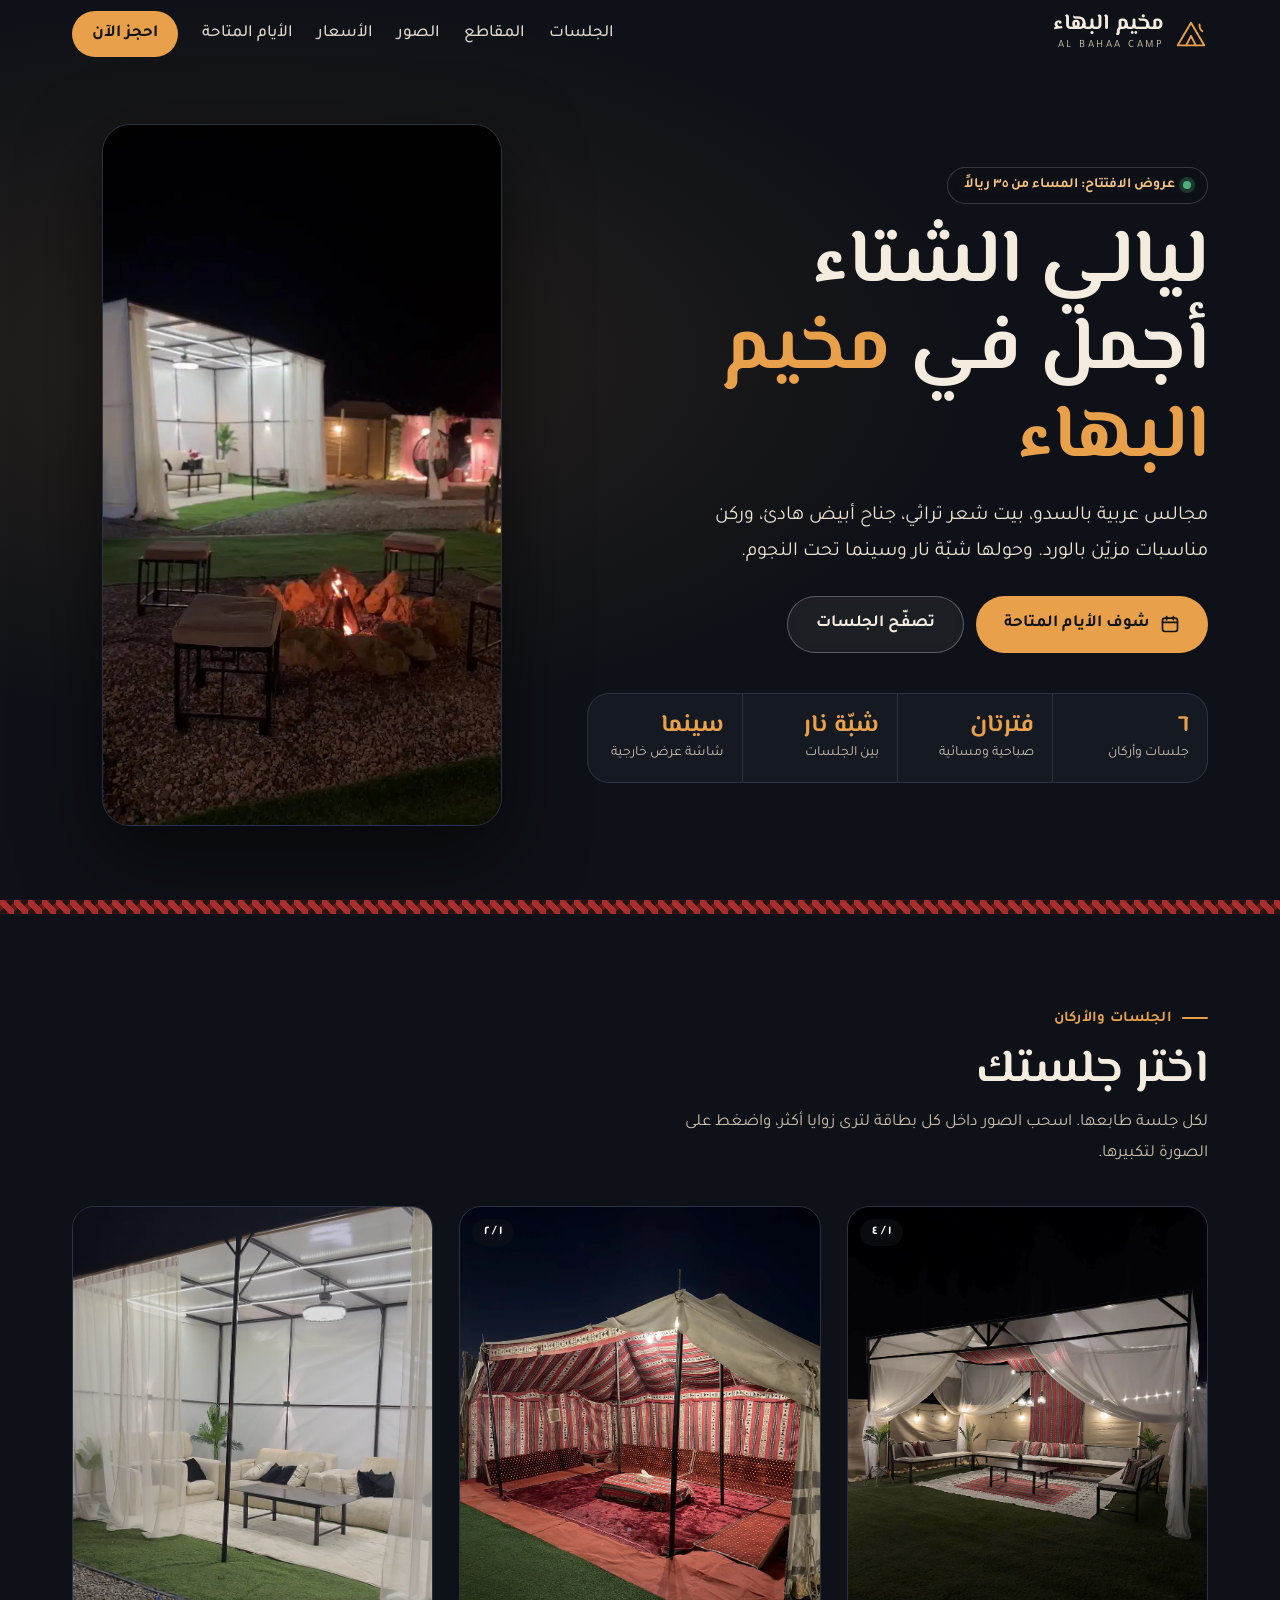
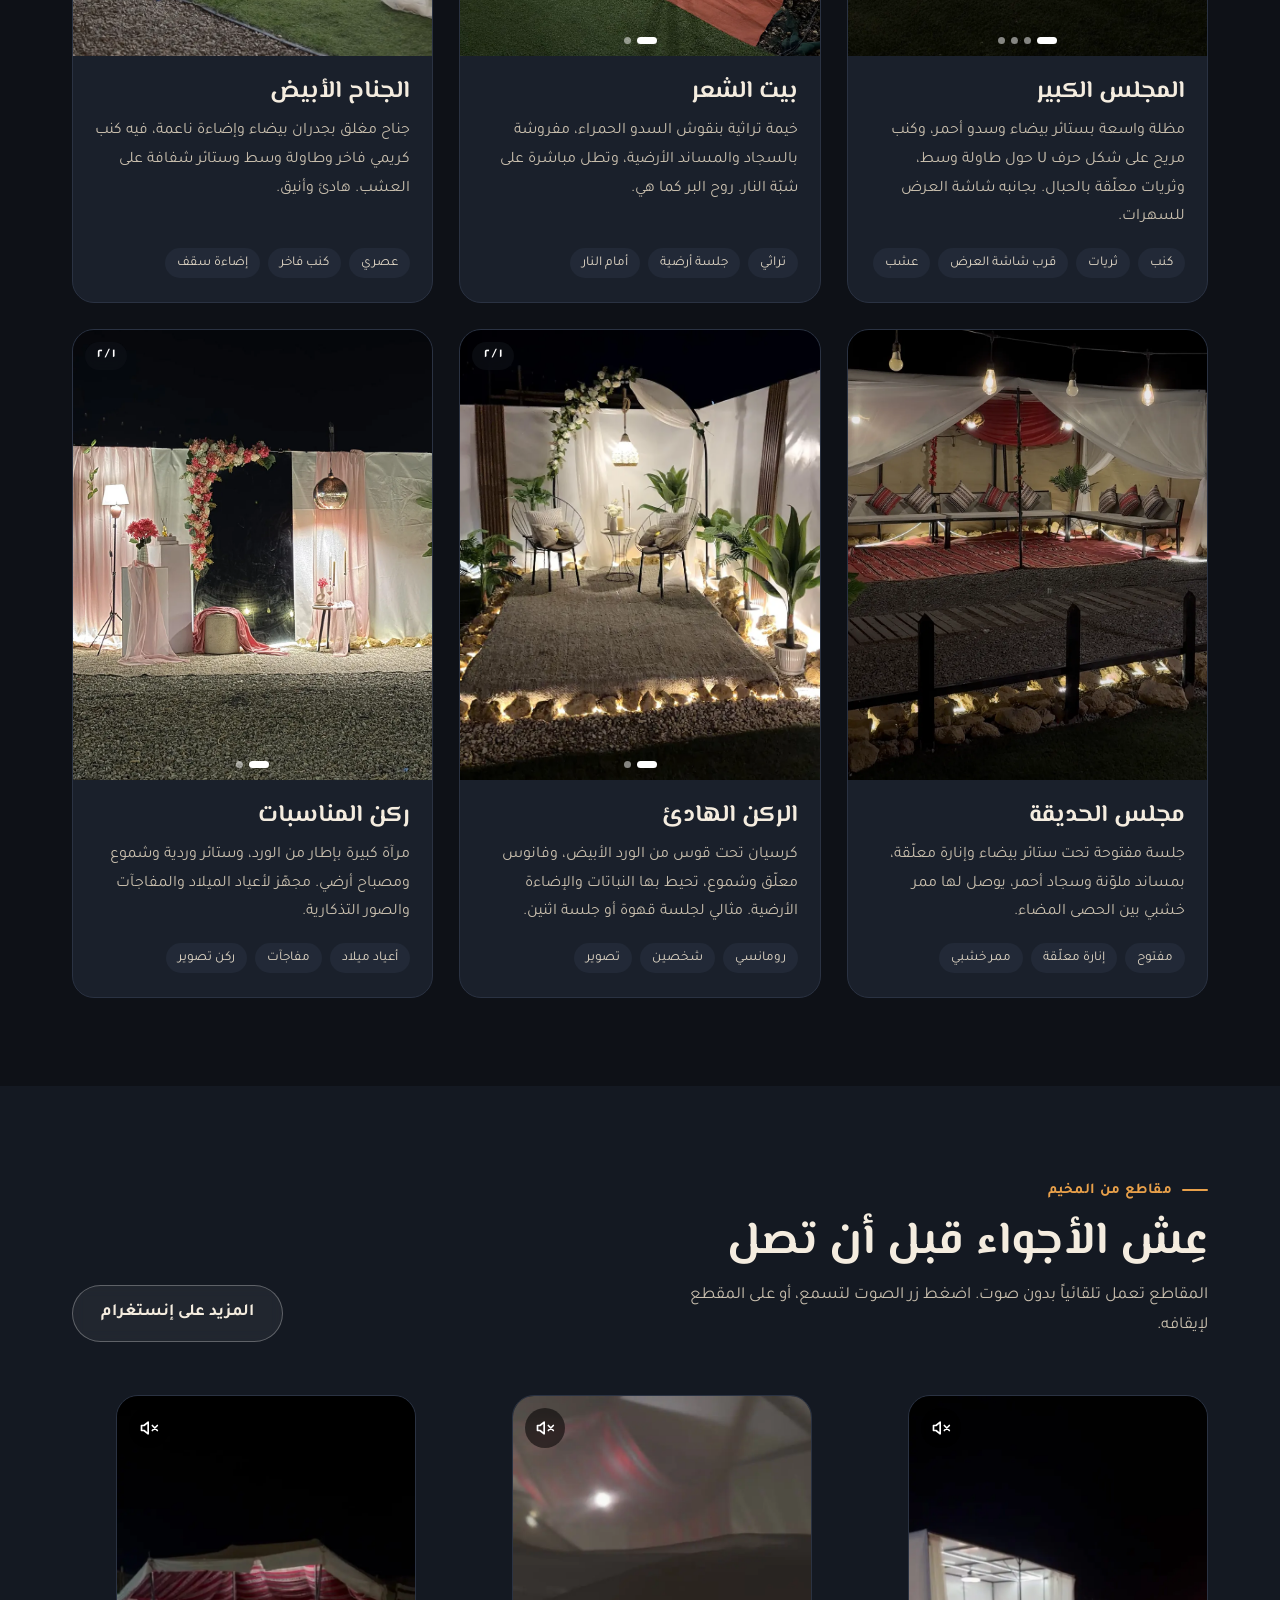
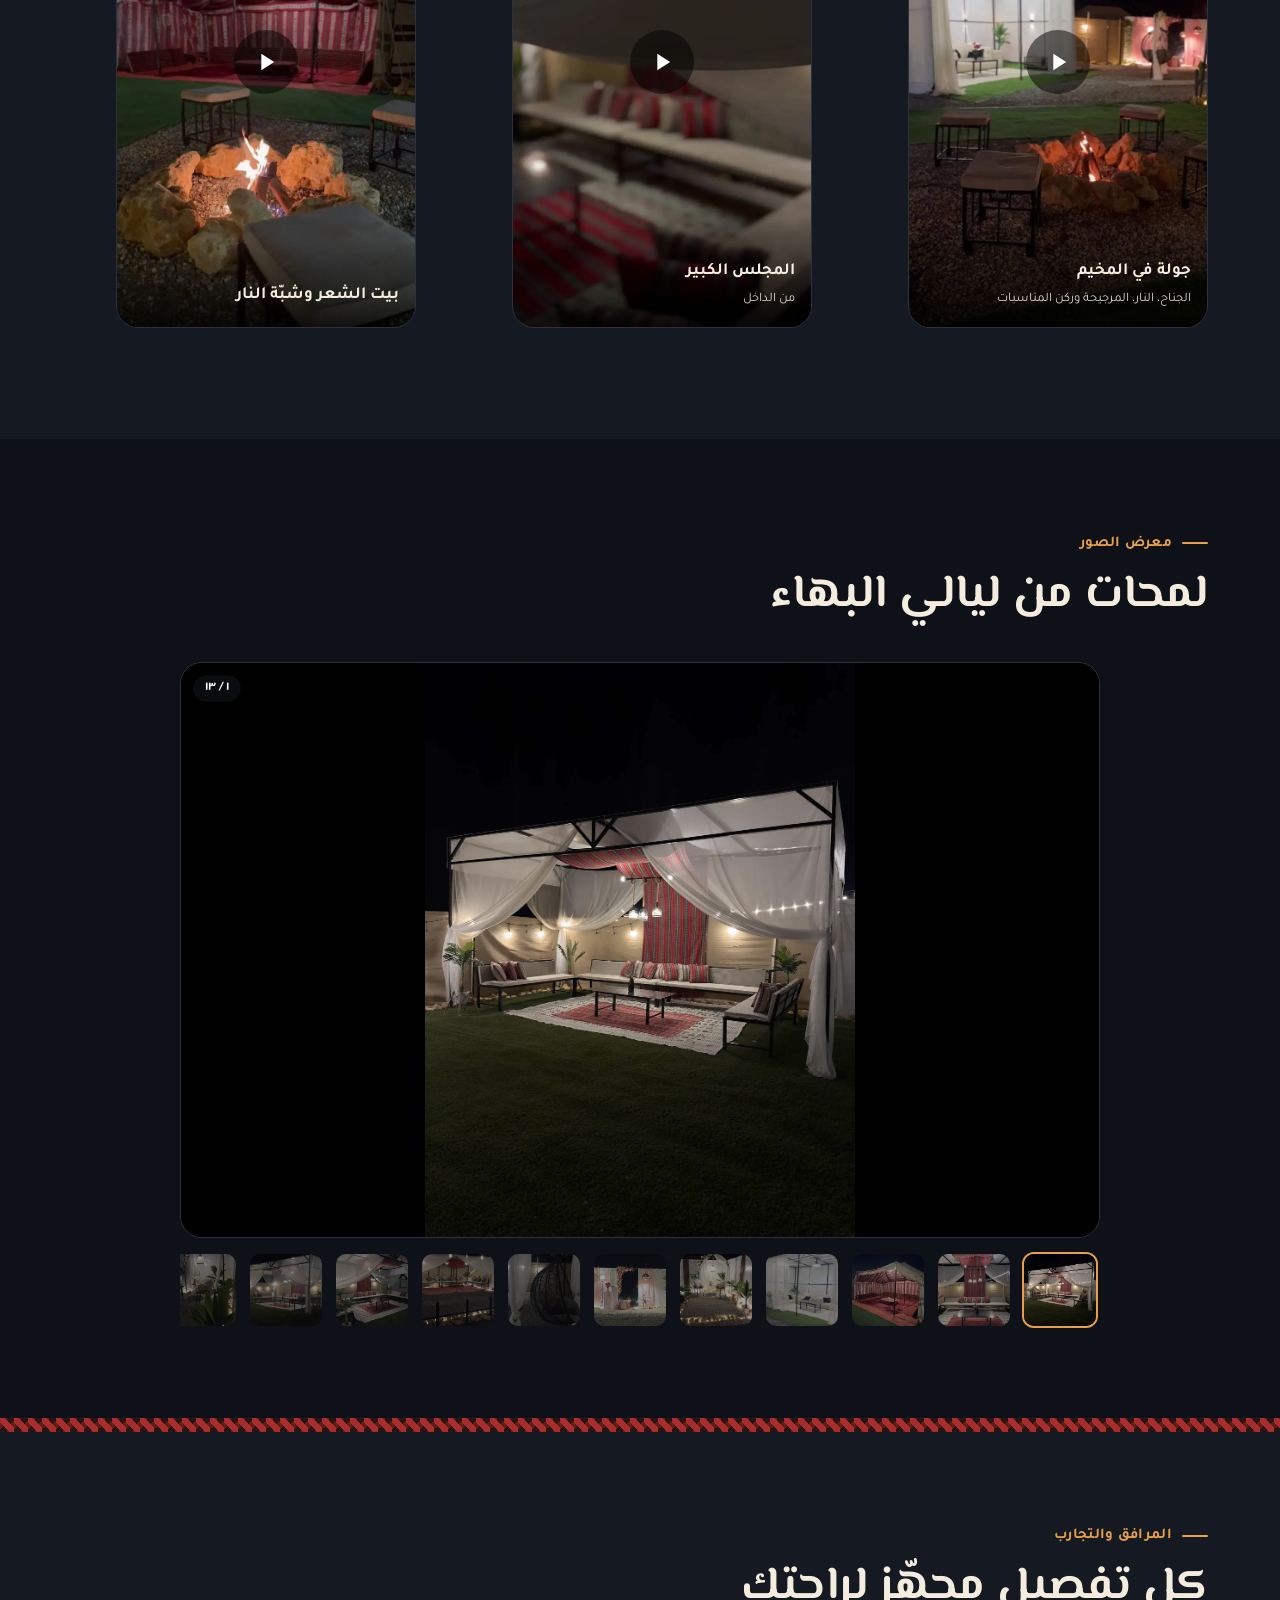
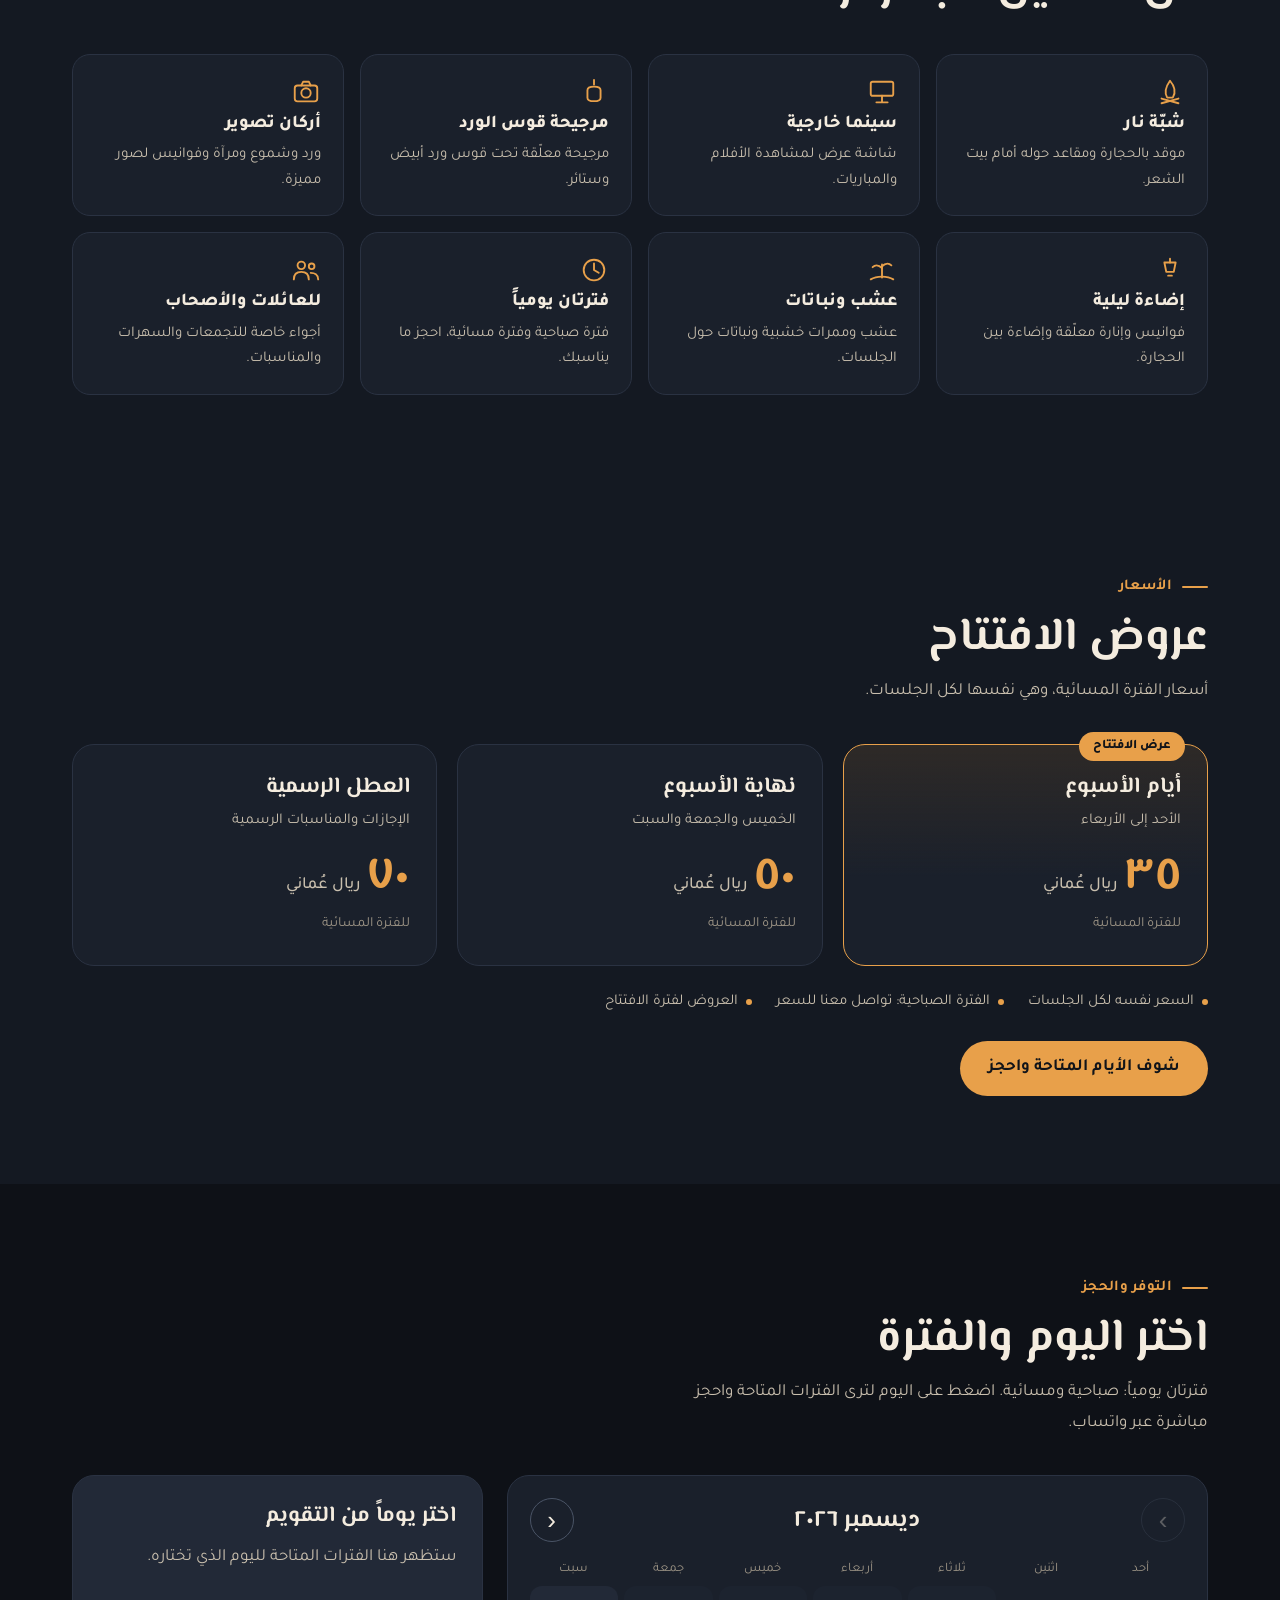
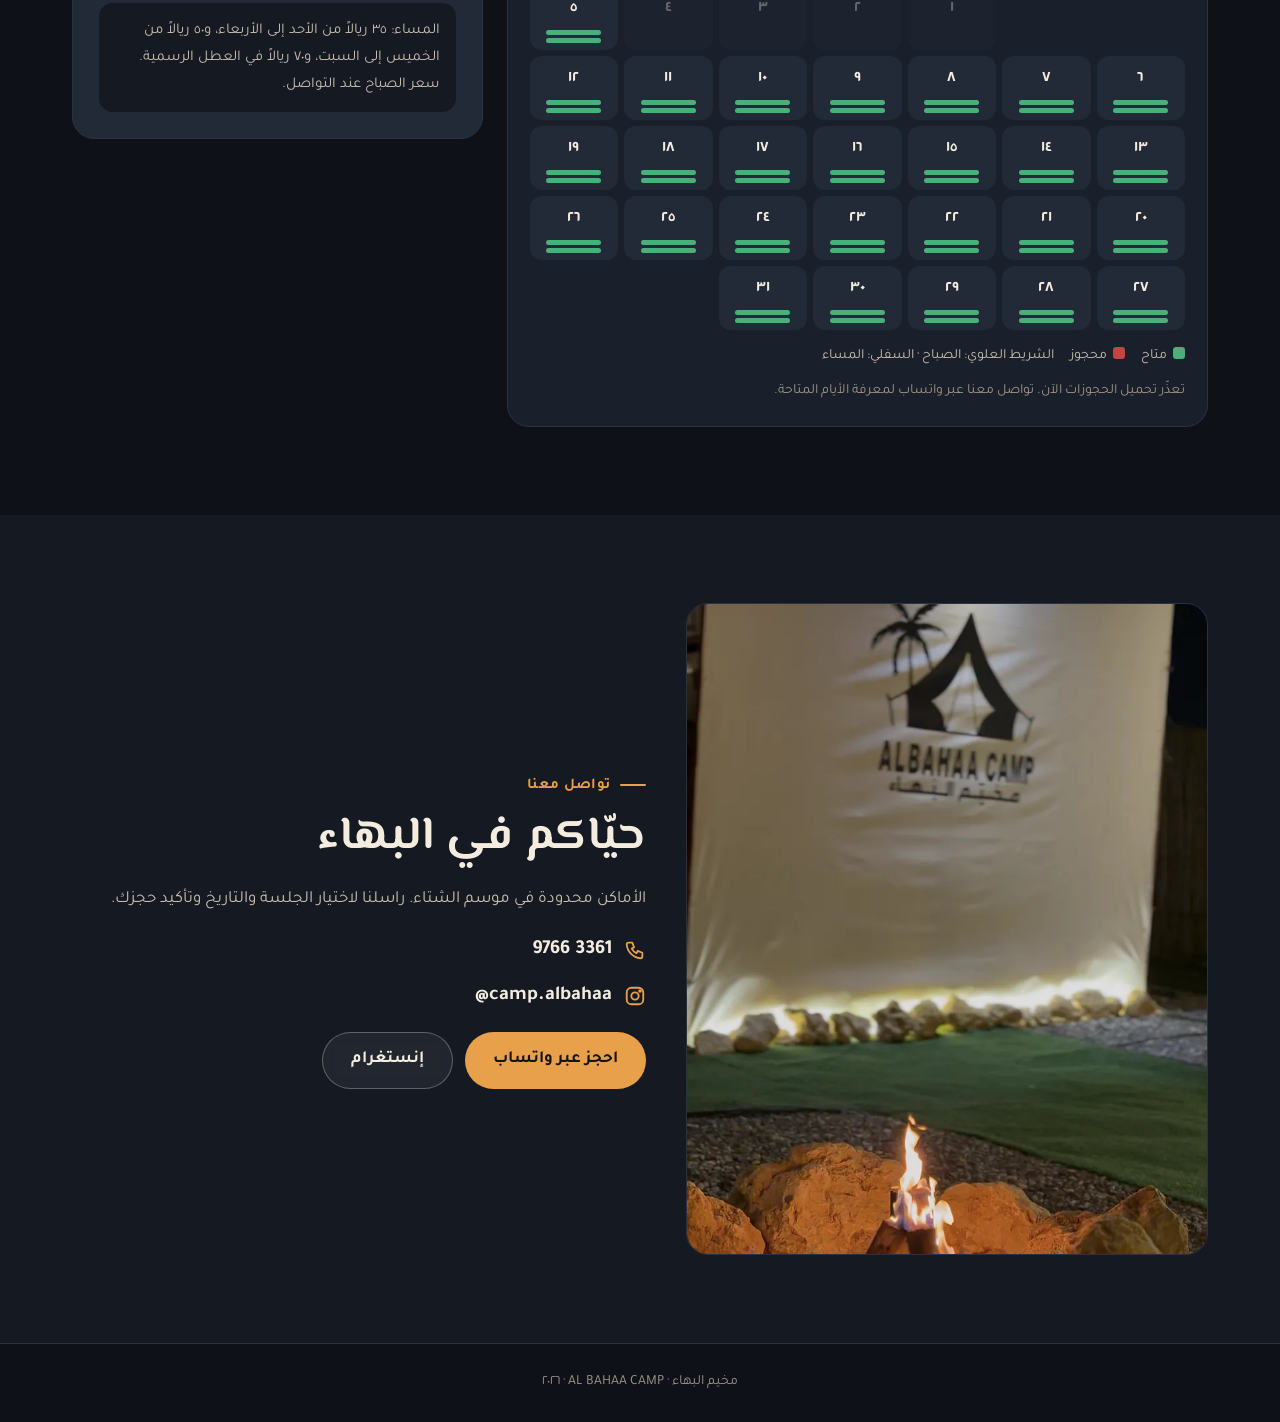
==== commit 1ced9fbf: "إضافة الأسعار وعروض الافتتاح Co-Authored-By: Claude Opus 5.5 <noreply@anthropic.com> Claude-Session:" ====
--- a/index.html
+++ b/index.html
@@ -197,6 +197,23 @@
 .wa-float{position:fixed;left:16px;bottom:calc(16px + env(safe-area-inset-bottom));z-index:40;background:#25D366;color:#06301A;font-weight:800;text-decoration:none;padding:12px 20px;border-radius:999px;box-shadow:0 8px 24px rgba(0,0,0,.4);display:none;align-items:center;gap:8px}
 .wa-float svg{width:22px;height:22px}
 
+
+/* prices */
+.prices{display:grid;grid-template-columns:repeat(3,1fr);gap:20px}
+.price{position:relative;background:var(--card);border:1px solid var(--line);border-radius:var(--r);padding:28px 26px;display:flex;flex-direction:column;gap:6px}
+.price.hot{border:1.5px solid var(--gold);background:linear-gradient(180deg,rgba(232,160,74,.12),var(--card) 60%)}
+.price .badge{position:absolute;top:-13px;right:22px;background:var(--gold);color:#111419;font-weight:800;font-size:13px;padding:3px 14px;border-radius:99px}
+.price h3{font-size:22px}
+.price .days{color:var(--muted);font-size:15px}
+.price .amt{font-family:'El Messiri',serif;font-weight:700;font-size:48px;color:var(--gold);line-height:1.2;margin-top:8px}
+.price .amt small{font-family:'Tajawal',sans-serif;font-size:17px;color:var(--muted);font-weight:500;margin-right:6px}
+.price .per{color:var(--dim);font-size:14px}
+.price-notes{display:flex;flex-wrap:wrap;gap:10px 24px;margin-top:22px;color:var(--muted);font-size:15px}
+.price-notes span{display:inline-flex;align-items:center;gap:8px}
+.price-notes span::before{content:"";width:6px;height:6px;border-radius:50%;background:var(--gold)}
+.slot .pr{color:var(--gold2);font-weight:700;font-size:14px;margin-inline-start:auto;margin-inline-end:10px}
+@media (max-width:979px){.prices{grid-template-columns:1fr}}
+
 /* desktop hero: video framed beside text */
 @media (min-width:980px){
  .hero{align-items:center;background:radial-gradient(1200px 600px at 20% 40%,rgba(232,160,74,.12),transparent 60%),var(--bg)}
@@ -241,6 +258,7 @@
    <a class="l" href="#spaces">الجلسات</a>
    <a class="l" href="#videos">المقاطع</a>
    <a class="l" href="#gallery">الصور</a>
+   <a class="l" href="#prices">الأسعار</a>
    <a class="l" href="#booking">الأيام المتاحة</a>
    <a class="btn btn-gold" href="#booking">احجز الآن</a>
   </nav>
@@ -256,7 +274,7 @@
    </video>
   </div>
   <div class="hero-text">
-   <span class="chip"><i></i>الحجز مفتوح لموسم الشتاء</span>
+   <span class="chip"><i></i>عروض الافتتاح: المساء من ٣٥ ريالاً</span>
    <h1>ليالي الشتاء<br>أجمل في <span>مخيم البهاء</span></h1>
    <p class="lead">مجالس عربية بالسدو، بيت شعر تراثي، جناح أبيض هادئ، وركن مناسبات مزيّن بالورد. وحولها شبّة نار وسينما تحت النجوم.</p>
    <div class="cta">
@@ -429,6 +447,19 @@
  </div>
 </section>
 
+<section class="sec sec-alt" id="prices">
+ <div class="wrap">
+  <div class="sec-head"><div><span class="eyebrow">الأسعار</span><h2>عروض الافتتاح</h2><p>أسعار الفترة المسائية، وهي نفسها لكل الجلسات.</p></div></div>
+  <div class="prices">
+   <div class="price hot"><span class="badge">عرض الافتتاح</span><h3>أيام الأسبوع</h3><span class="days">الأحد إلى الأربعاء</span><div class="amt">٣٥<small>ريال عُماني</small></div><span class="per">للفترة المسائية</span></div>
+   <div class="price"><h3>نهاية الأسبوع</h3><span class="days">الخميس والجمعة والسبت</span><div class="amt">٥٠<small>ريال عُماني</small></div><span class="per">للفترة المسائية</span></div>
+   <div class="price"><h3>العطل الرسمية</h3><span class="days">الإجازات والمناسبات الرسمية</span><div class="amt">٧٠<small>ريال عُماني</small></div><span class="per">للفترة المسائية</span></div>
+  </div>
+  <div class="price-notes"><span>السعر نفسه لكل الجلسات</span><span>الفترة الصباحية: تواصل معنا للسعر</span><span>العروض لفترة الافتتاح</span></div>
+  <div style="margin-top:26px"><a class="btn btn-gold" href="#booking">شوف الأيام المتاحة واحجز</a></div>
+ </div>
+</section>
+
 <section class="sec" id="booking">
  <div class="wrap">
   <div class="sec-head"><div><span class="eyebrow">التوفر والحجز</span><h2>اختر اليوم والفترة</h2><p>فترتان يومياً: صباحية ومسائية. اضغط على اليوم لترى الفترات المتاحة واحجز مباشرة عبر واتساب.</p></div></div>
@@ -448,7 +479,7 @@
     <h3 id="panelDate">اختر يوماً من التقويم</h3>
     <p id="panelHint" style="margin:0;color:var(--muted)">ستظهر هنا الفترات المتاحة لليوم الذي تختاره.</p>
     <div id="panelSlots" class="slots"></div>
-    <div class="note">الأسعار حسب الجلسة والفترة. راسلنا على واتساب وسنرسل لك التفاصيل والموقع.</div>
+    <div class="note">المساء: ٣٥ ريالاً من الأحد إلى الأربعاء، و٥٠ ريالاً من الخميس إلى السبت، و٧٠ ريالاً في العطل الرسمية. سعر الصباح عند التواصل.</div>
    </div>
   </div>
  </div>
@@ -610,7 +641,8 @@
 function slot(name,isB,dt){
  var label=DAYS[dt.getDay()]+' '+dt.getDate()+' '+MONTHS[dt.getMonth()]+' '+dt.getFullYear();
  var msg='السلام عليكم، أرغب بحجز الفترة ال'+name+'ية في مخيم البهاء يوم '+label+'. هل متاحة؟';
- return '<div class="slot"><b>الفترة ال'+name+'ية</b>'+(isB?'<span class="tag">محجوزة</span>':'<a href="https://wa.me/'+WA+'?text='+encodeURIComponent(msg)+'" target="_blank" rel="noopener">احجز</a>')+'</div>'}
+ var pr=name==='مسائ'?(([4,5,6].indexOf(dt.getDay())>=0)?'٥٠ ر.ع':'٣٥ ر.ع'):'';
+ return '<div class="slot"><b>الفترة ال'+name+'ية</b>'+(pr&&!isB?'<span class="pr">'+pr+'</span>':'')+(isB?'<span class="tag">محجوزة</span>':'<a href="https://wa.me/'+WA+'?text='+encodeURIComponent(msg)+'" target="_blank" rel="noopener">احجز</a>')+'</div>'}
 function panel(dt){
  var b=booked[key(dt)]||{};
  document.getElementById('panelDate').textContent=DAYS[dt.getDay()]+' '+toAr(dt.getDate())+' '+MONTHS[dt.getMonth()];
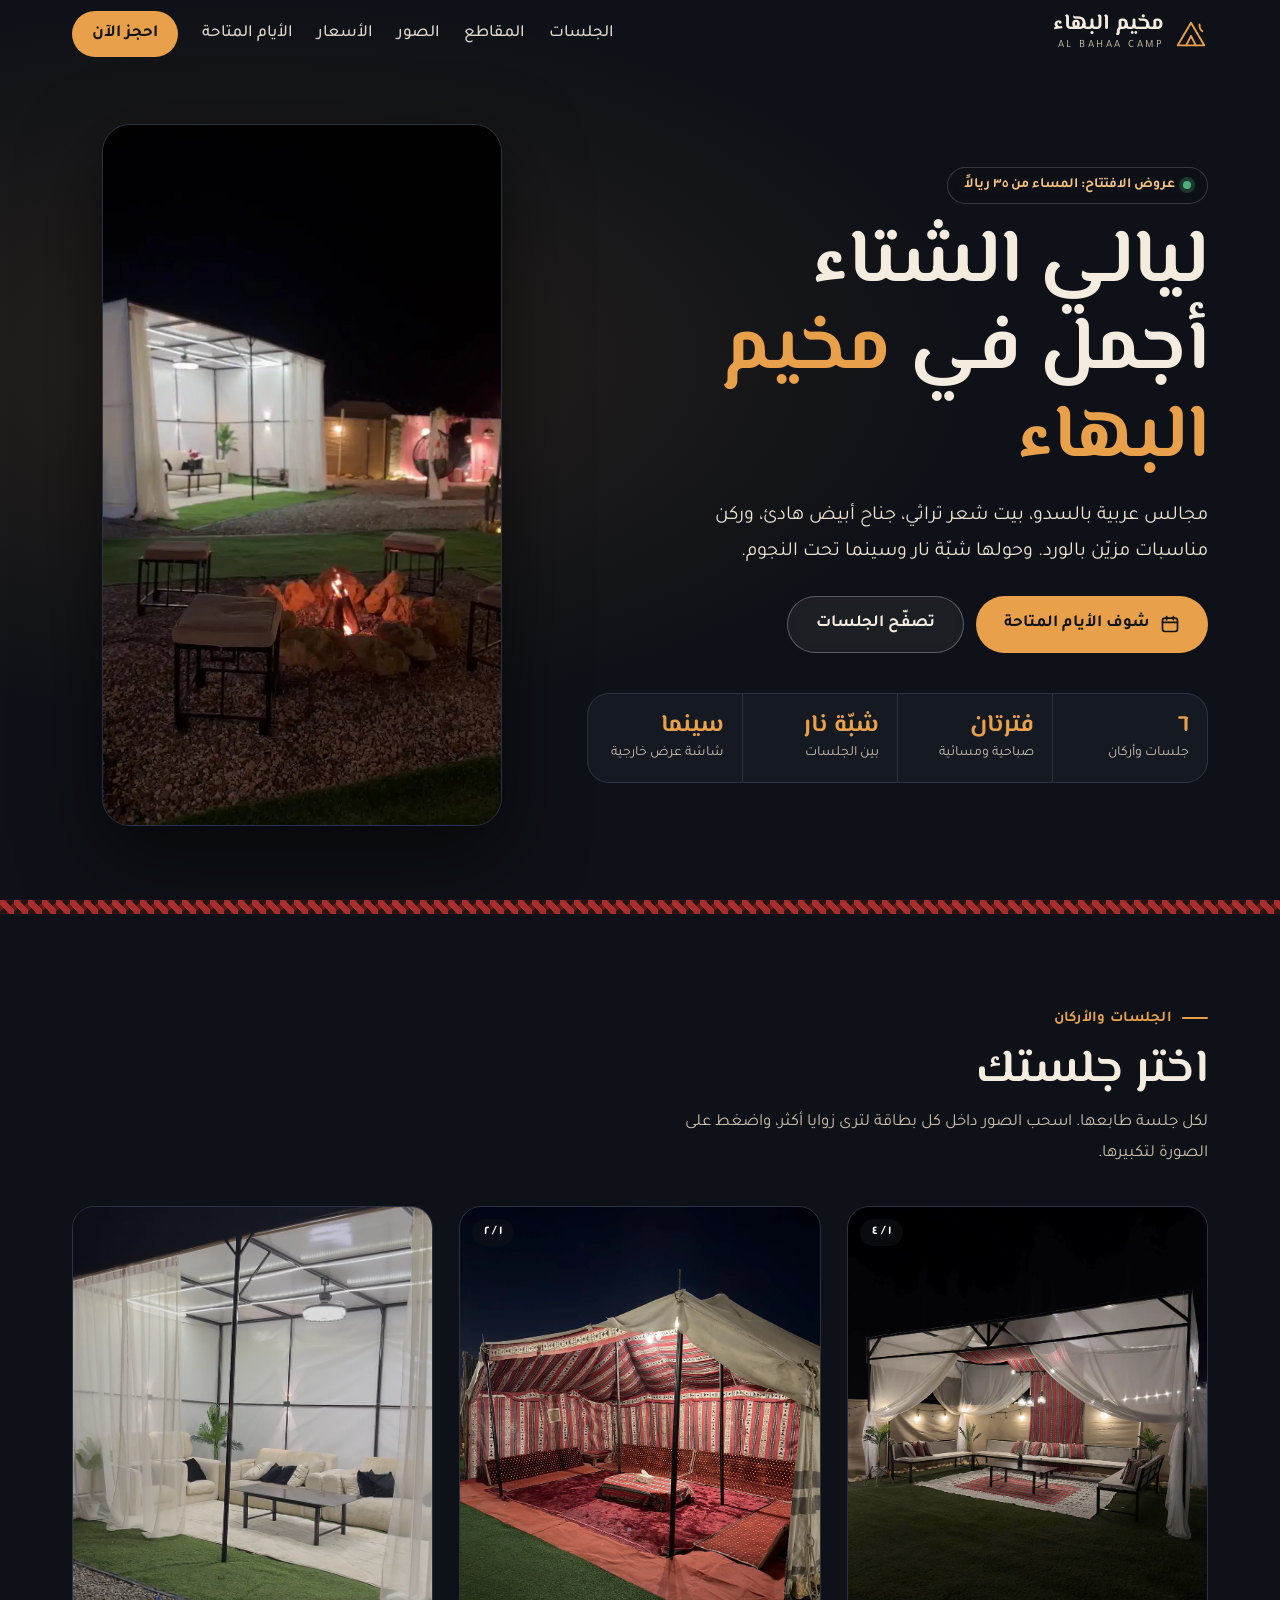
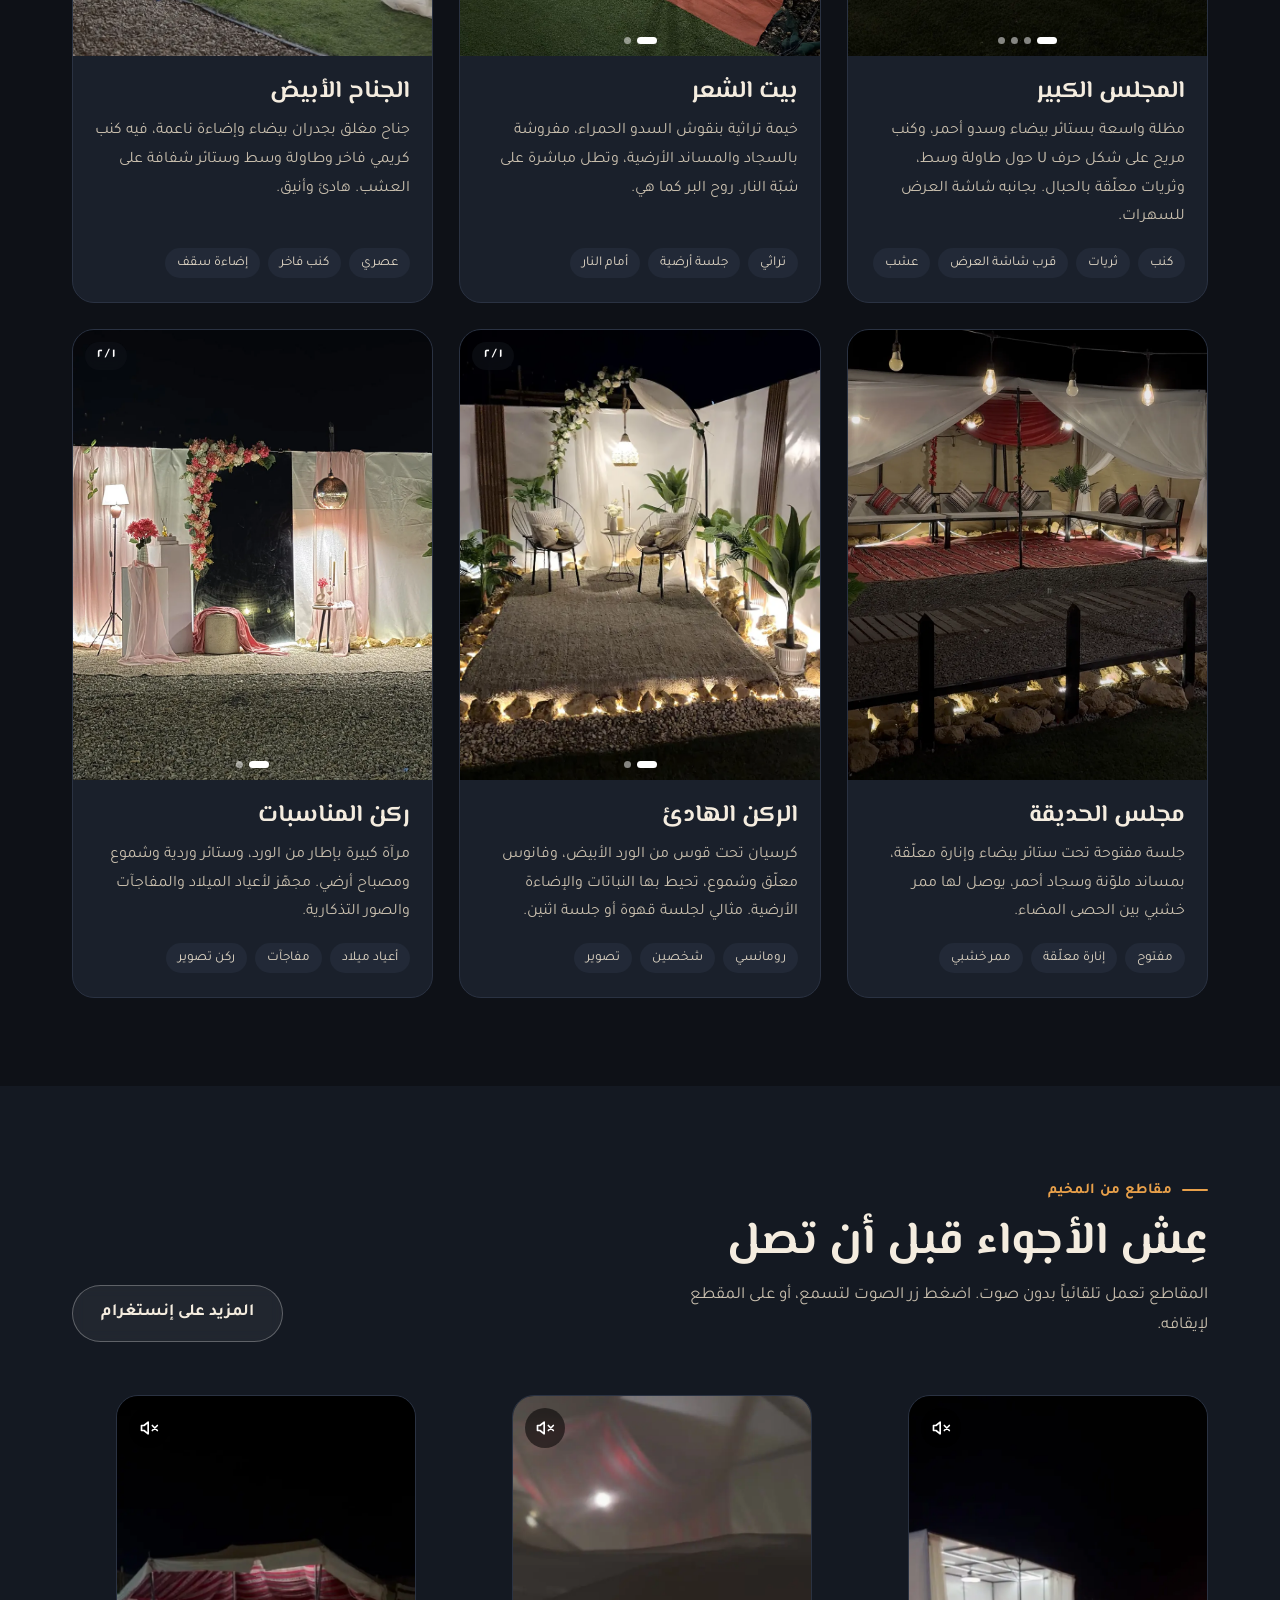
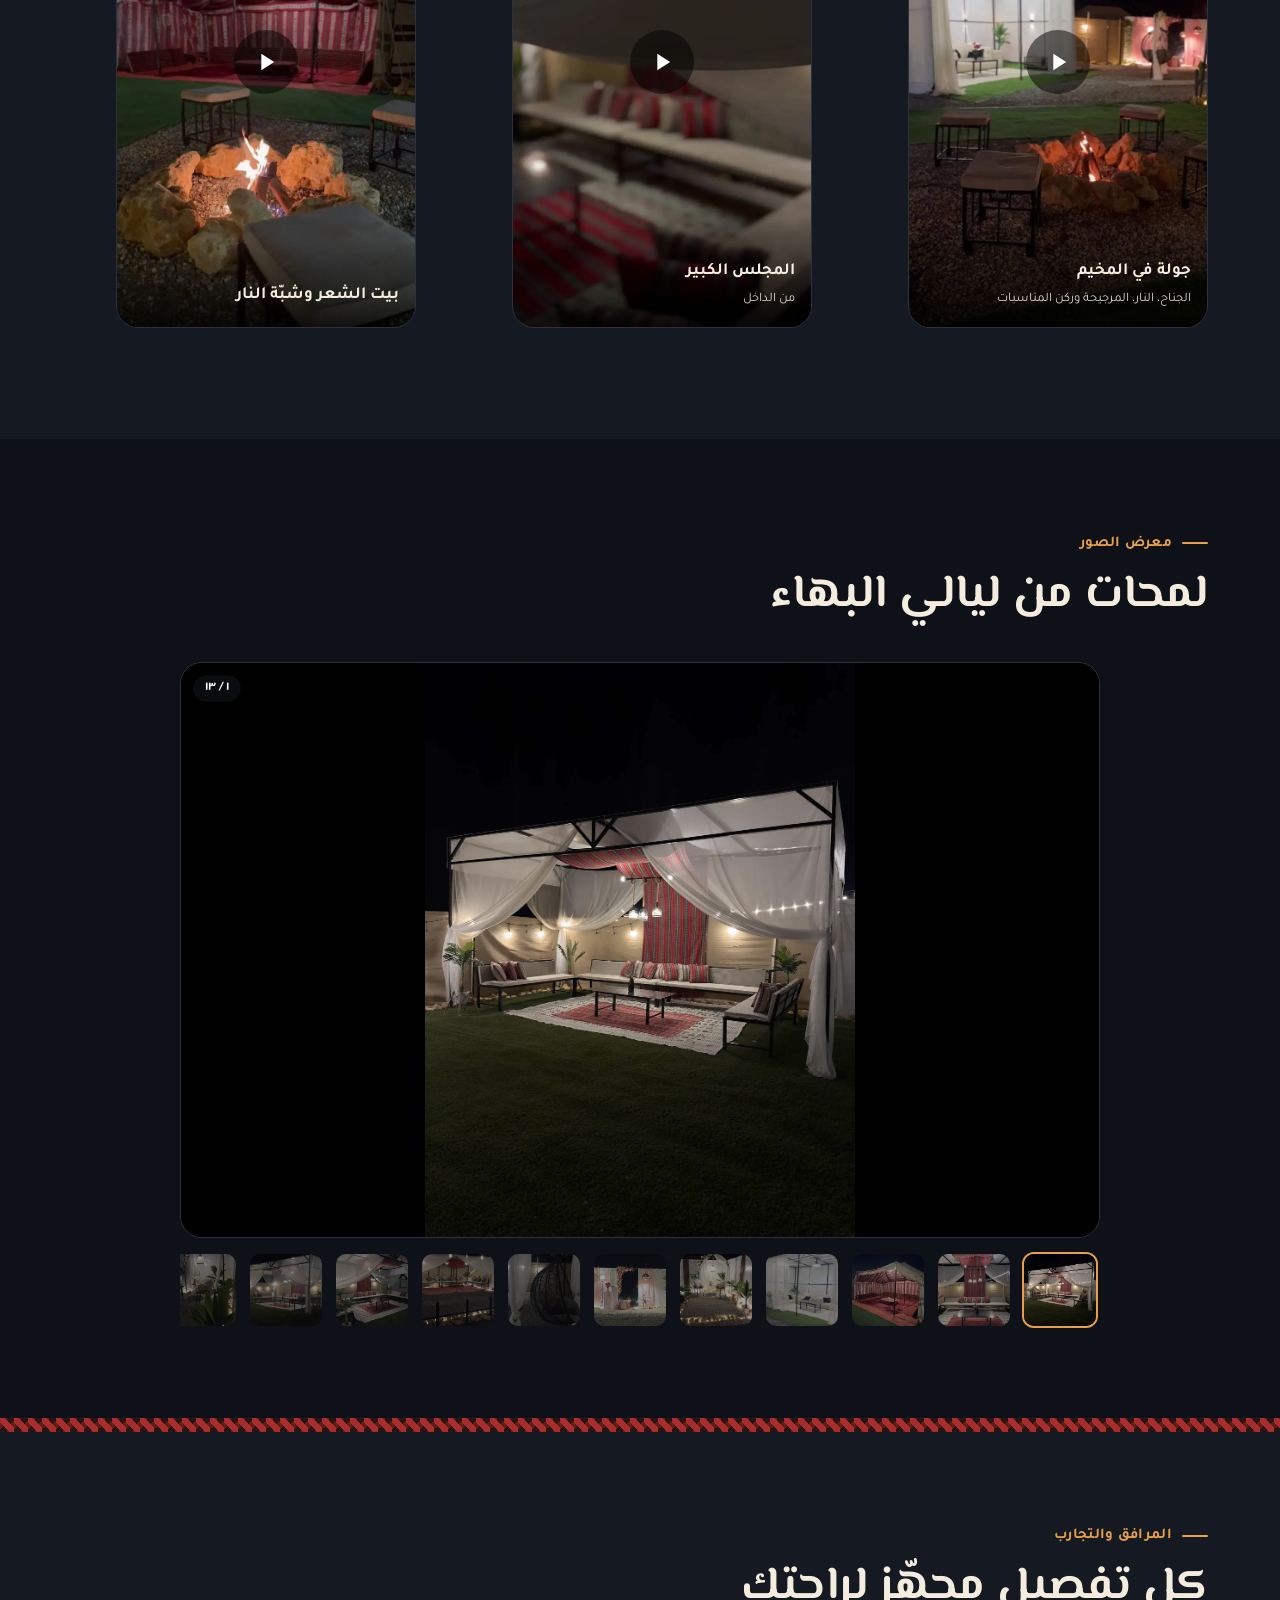
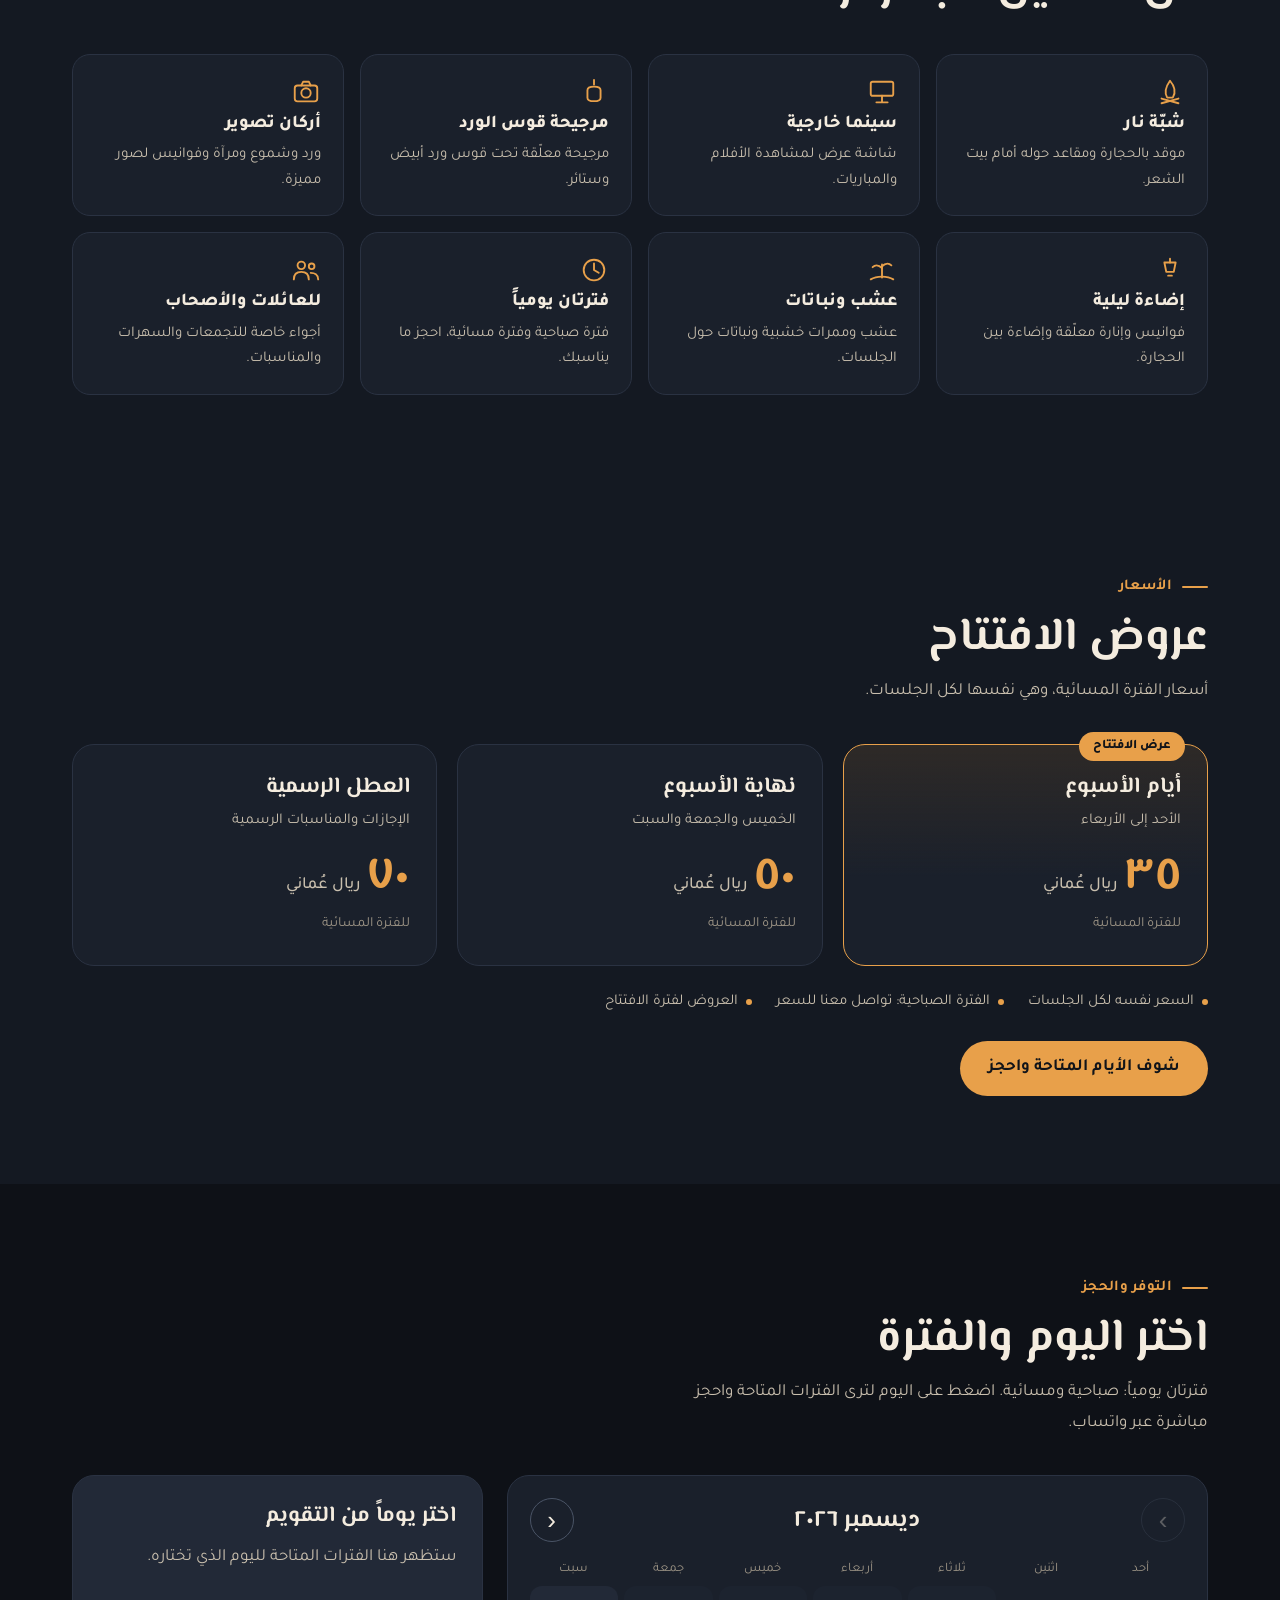
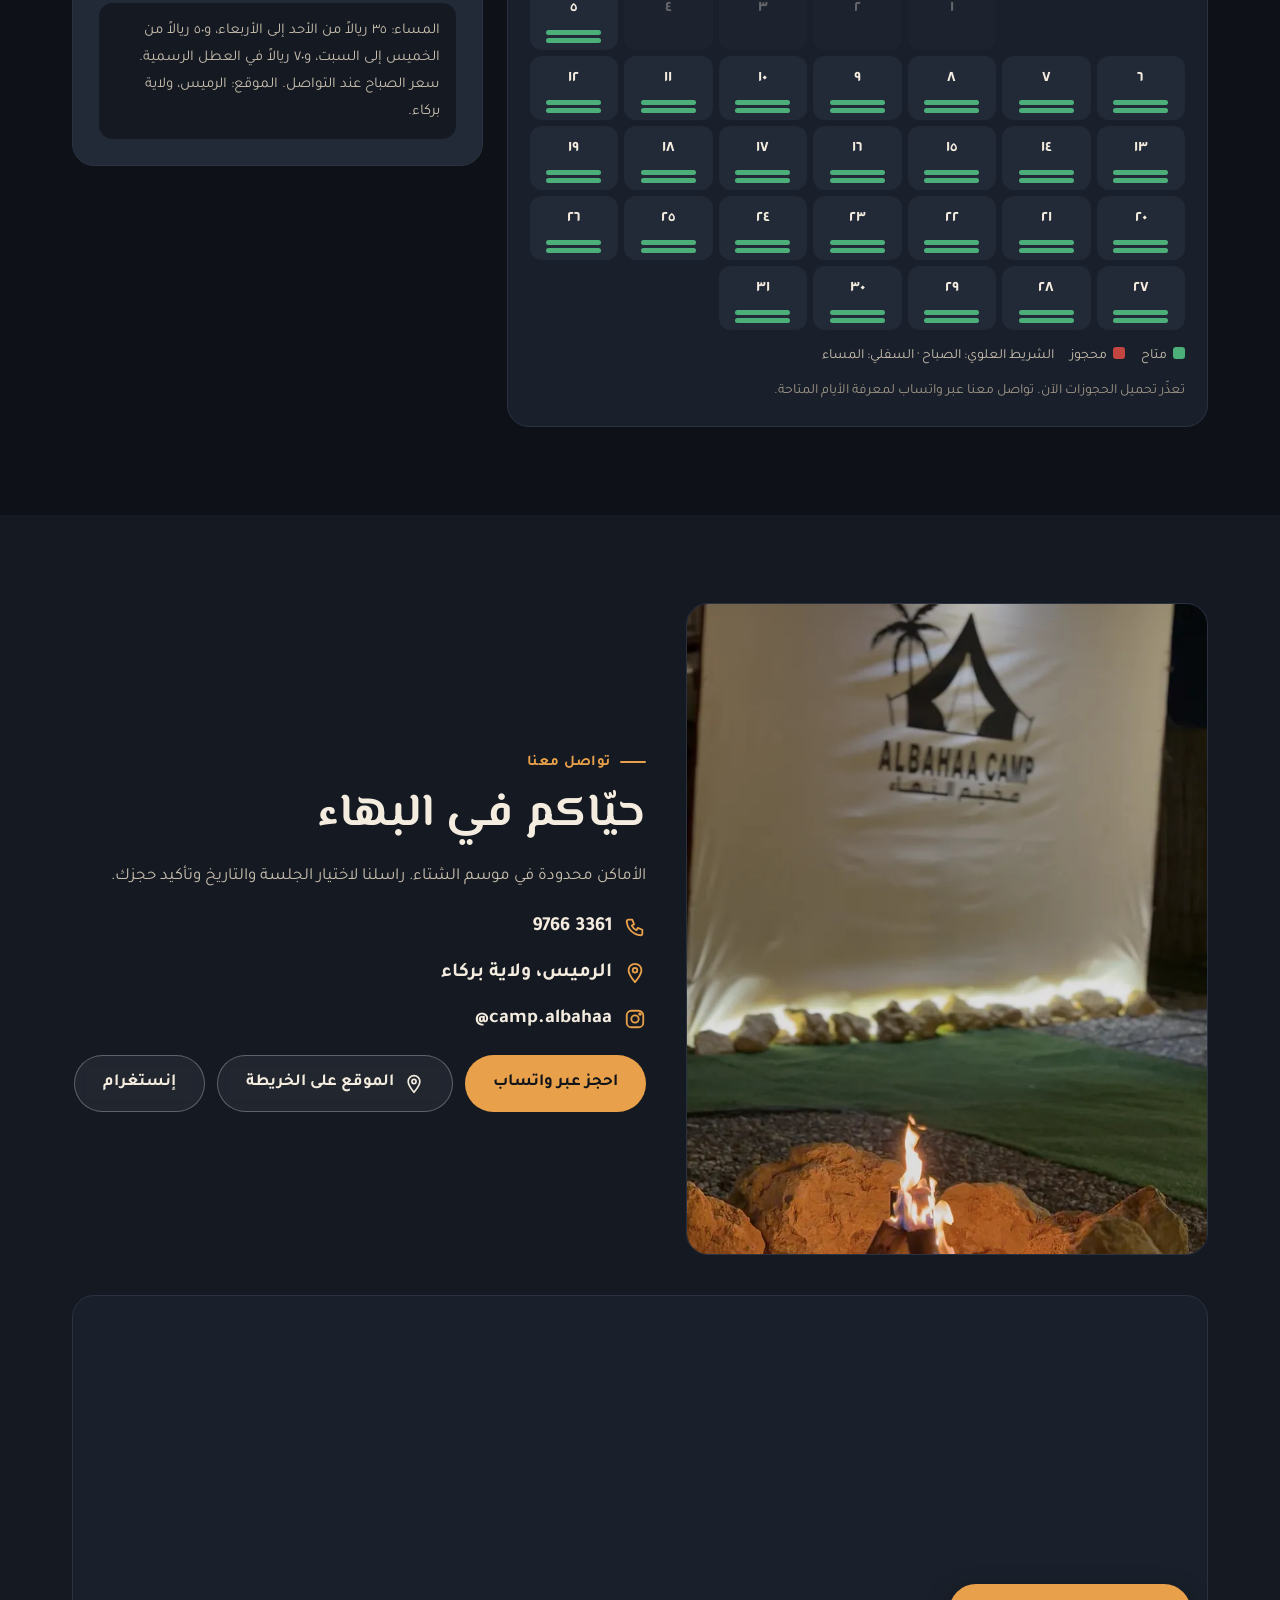
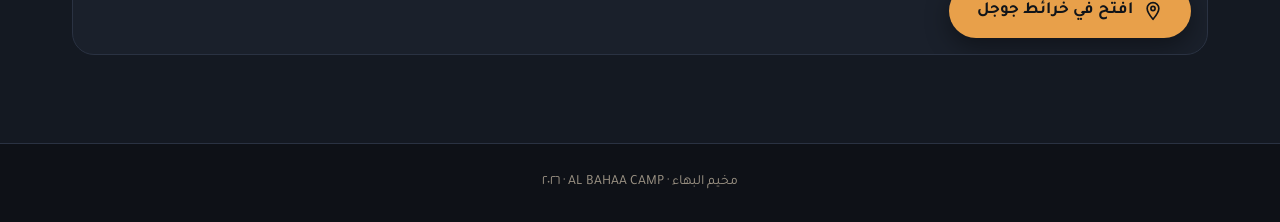
==== commit f981bf8f: "إضافة موقع المخيم والخريطة Co-Authored-By: Claude Opus 5.5 <noreply@anthropic.com> Claude-Session: h" ====
--- a/index.html
+++ b/index.html
@@ -214,6 +214,12 @@
 .slot .pr{color:var(--gold2);font-weight:700;font-size:14px;margin-inline-start:auto;margin-inline-end:10px}
 @media (max-width:979px){.prices{grid-template-columns:1fr}}
 
+
+.map{position:relative;margin-top:40px;border-radius:var(--r);overflow:hidden;border:1px solid var(--line);height:360px;background:var(--card)}
+.map iframe{width:100%;height:100%;border:0;filter:grayscale(.2) contrast(1.05)}
+.map-btn{position:absolute;bottom:16px;right:16px;box-shadow:0 8px 24px rgba(0,0,0,.4)}
+@media (max-width:640px){.map{height:300px}.map-btn{left:16px;right:16px}}
+
 /* desktop hero: video framed beside text */
 @media (min-width:980px){
  .hero{align-items:center;background:radial-gradient(1200px 600px at 20% 40%,rgba(232,160,74,.12),transparent 60%),var(--bg)}
@@ -401,7 +407,7 @@
     <h2>عِش الأجواء قبل أن تصل</h2>
     <p>المقاطع تعمل تلقائياً بدون صوت. اضغط زر الصوت لتسمع، أو على المقطع لإيقافه.</p>
    </div>
-   <a class="btn btn-ghost" href="https://www.instagram.com/camp.albahaa">المزيد على إنستغرام</a>
+   <a class="btn btn-ghost" href="https://www.instagram.com/camp.albahaa" target="_blank" rel="noopener">المزيد على إنستغرام</a>
   </div>
   <div class="reels">
    <figure class="reel"><video muted loop playsinline preload="none" poster="video/tour-camp-poster.webp"><source src="video/tour-camp.mp4" type="video/mp4"></video><span class="play-ico" aria-hidden="true"><svg viewBox="0 0 24 24" fill="currentColor"><path d="M8 5v14l11-7z"/></svg></span><button class="snd" type="button" aria-label="تشغيل الصوت"></button><figcaption>جولة في المخيم<small>الجناح، النار، المرجيحة وركن المناسبات</small></figcaption></figure>
@@ -479,7 +485,7 @@
     <h3 id="panelDate">اختر يوماً من التقويم</h3>
     <p id="panelHint" style="margin:0;color:var(--muted)">ستظهر هنا الفترات المتاحة لليوم الذي تختاره.</p>
     <div id="panelSlots" class="slots"></div>
-    <div class="note">المساء: ٣٥ ريالاً من الأحد إلى الأربعاء، و٥٠ ريالاً من الخميس إلى السبت، و٧٠ ريالاً في العطل الرسمية. سعر الصباح عند التواصل.</div>
+    <div class="note">المساء: ٣٥ ريالاً من الأحد إلى الأربعاء، و٥٠ ريالاً من الخميس إلى السبت، و٧٠ ريالاً في العطل الرسمية. سعر الصباح عند التواصل. الموقع: الرميس، ولاية بركاء.</div>
    </div>
   </div>
  </div>
@@ -493,11 +499,19 @@
    <h2 style="margin-top:8px">حيّاكم في البهاء</h2>
    <p>الأماكن محدودة في موسم الشتاء. راسلنا لاختيار الجلسة والتاريخ وتأكيد حجزك.</p>
    <div class="cline"><svg viewBox="0 0 24 24" fill="none" stroke="currentColor" stroke-width="2" stroke-linecap="round" stroke-linejoin="round" aria-hidden="true"><path d="M5 4h4l2 5-2.5 1.5c1 2 3 4 5 5L15 13l5 2v4c0 1-1 2-2 2C10 20.5 3.5 14 3 6c0-1 1-2 2-2z"/></svg><b>9766 3361</b></div>
+   <div class="cline"><svg viewBox="0 0 24 24" fill="none" stroke="currentColor" stroke-width="2" stroke-linecap="round" stroke-linejoin="round" aria-hidden="true"><path d="M12 22c5-6 7-9.5 7-13a7 7 0 0 0-14 0c0 3.5 2 7 7 13z"/><circle cx="12" cy="9" r="2.5"/></svg><b style="direction:rtl">الرميس، ولاية بركاء</b></div>
    <div class="cline"><svg viewBox="0 0 24 24" fill="none" stroke="currentColor" stroke-width="2" aria-hidden="true"><rect x="3" y="3" width="18" height="18" rx="5"/><circle cx="12" cy="12" r="4"/><circle cx="17.5" cy="6.5" r="1" fill="currentColor"/></svg><b>@camp.albahaa</b></div>
    <div class="cta" style="display:flex;flex-wrap:wrap;gap:12px;margin-top:18px">
     <a class="btn btn-gold" href="https://wa.me/96897663361?text=%D8%A7%D9%84%D8%B3%D9%84%D8%A7%D9%85%20%D8%B9%D9%84%D9%8A%D9%83%D9%85%D8%8C%20%D8%A3%D8%B1%D8%BA%D8%A8%20%D8%A8%D8%A7%D9%84%D8%AD%D8%AC%D8%B2%20%D9%81%D9%8A%20%D9%85%D8%AE%D9%8A%D9%85%20%D8%A7%D9%84%D8%A8%D9%87%D8%A7%D8%A1">احجز عبر واتساب</a>
-    <a class="btn btn-ghost" href="https://www.instagram.com/camp.albahaa">إنستغرام</a>
-   </div>
+    <a class="btn btn-ghost" href="https://maps.app.goo.gl/aFHop8Ja2nxKMcEc8" target="_blank" rel="noopener"><svg viewBox="0 0 24 24" fill="none" stroke="currentColor" stroke-width="2" stroke-linecap="round" stroke-linejoin="round" aria-hidden="true"><path d="M12 22c5-6 7-9.5 7-13a7 7 0 0 0-14 0c0 3.5 2 7 7 13z"/><circle cx="12" cy="9" r="2.5"/></svg>الموقع على الخريطة</a>
+    <a class="btn btn-ghost" href="https://www.instagram.com/camp.albahaa" target="_blank" rel="noopener">إنستغرام</a>
+   </div>
+  </div>
+ </div>
+ <div class="wrap">
+  <div class="map">
+   <iframe title="موقع مخيم البهاء على الخريطة" src="https://www.google.com/maps?q=P279%2B57+Ar+Rumays&amp;hl=ar&amp;z=15&amp;output=embed" loading="lazy" referrerpolicy="no-referrer-when-downgrade"></iframe>
+   <a class="btn btn-gold map-btn" href="https://maps.app.goo.gl/aFHop8Ja2nxKMcEc8" target="_blank" rel="noopener"><svg viewBox="0 0 24 24" fill="none" stroke="currentColor" stroke-width="2" stroke-linecap="round" stroke-linejoin="round" aria-hidden="true"><path d="M12 22c5-6 7-9.5 7-13a7 7 0 0 0-14 0c0 3.5 2 7 7 13z"/><circle cx="12" cy="9" r="2.5"/></svg>افتح في خرائط جوجل</a>
   </div>
  </div>
 </section>
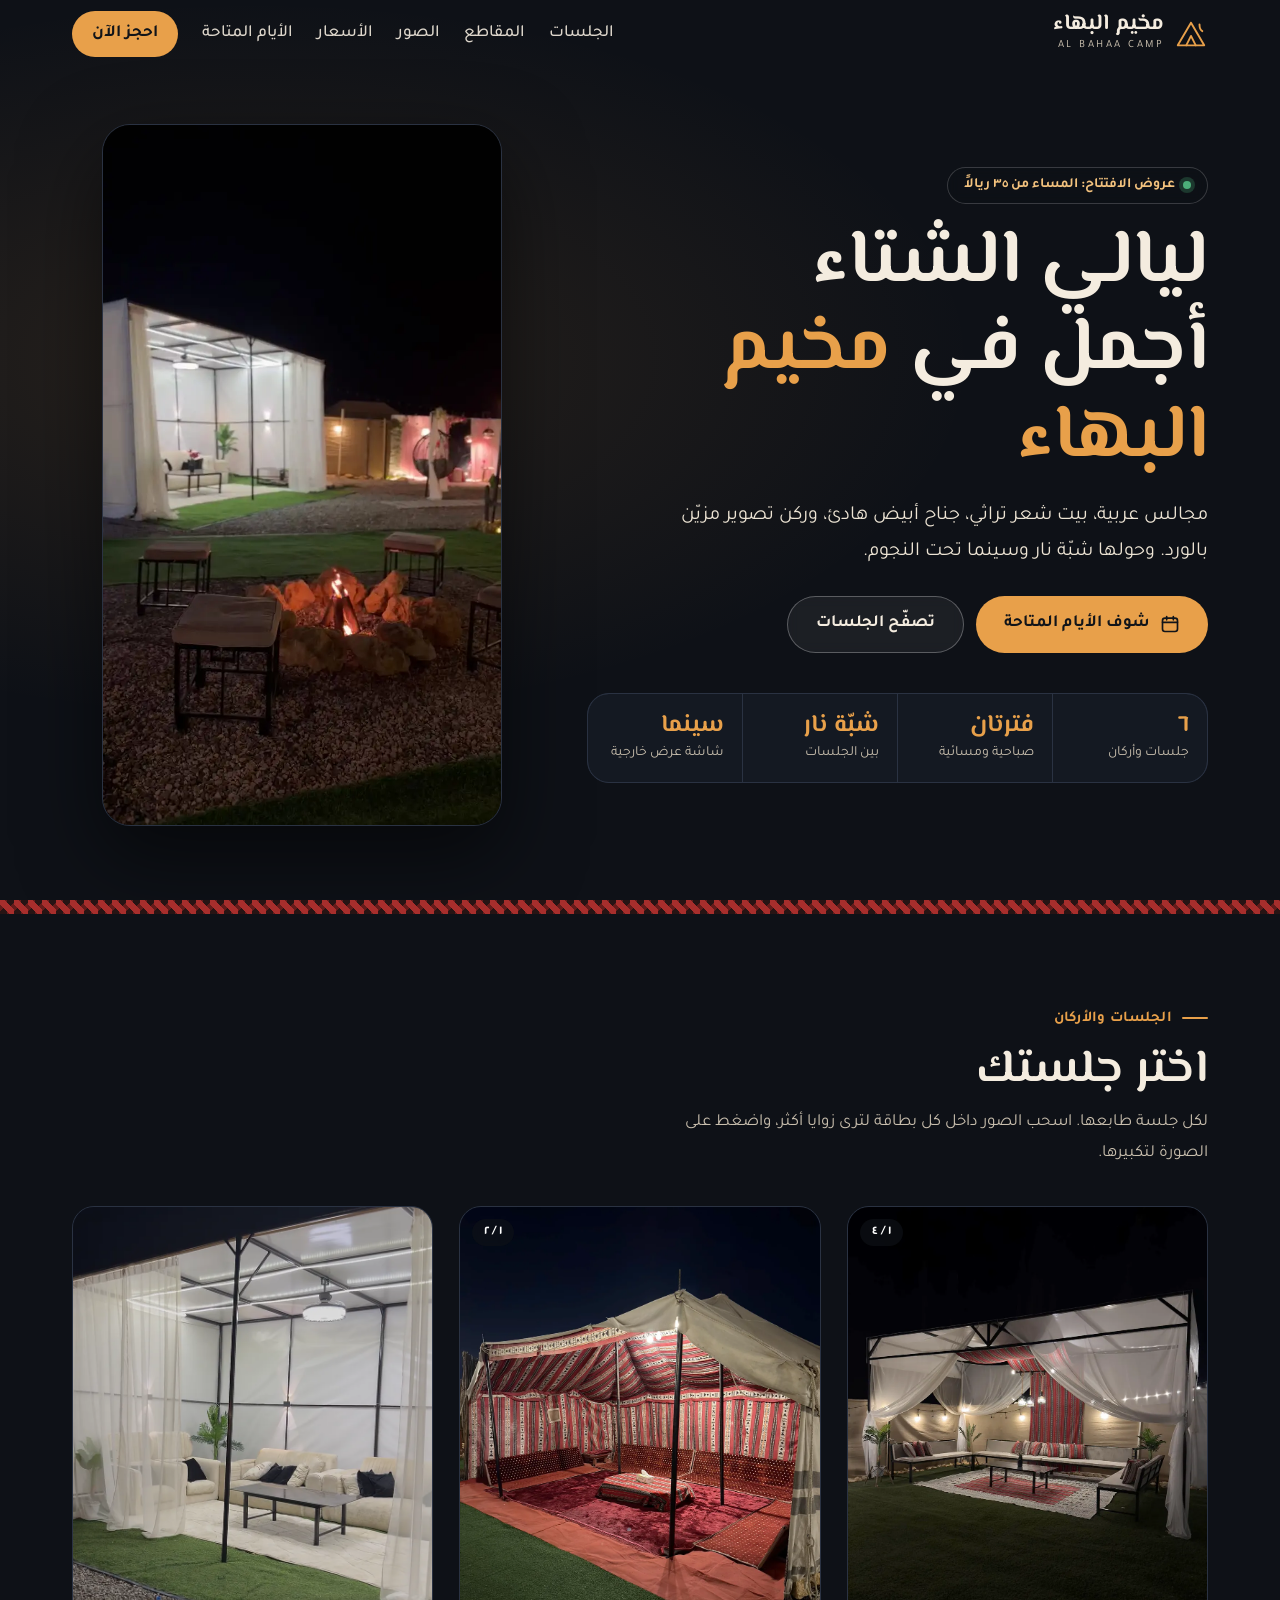
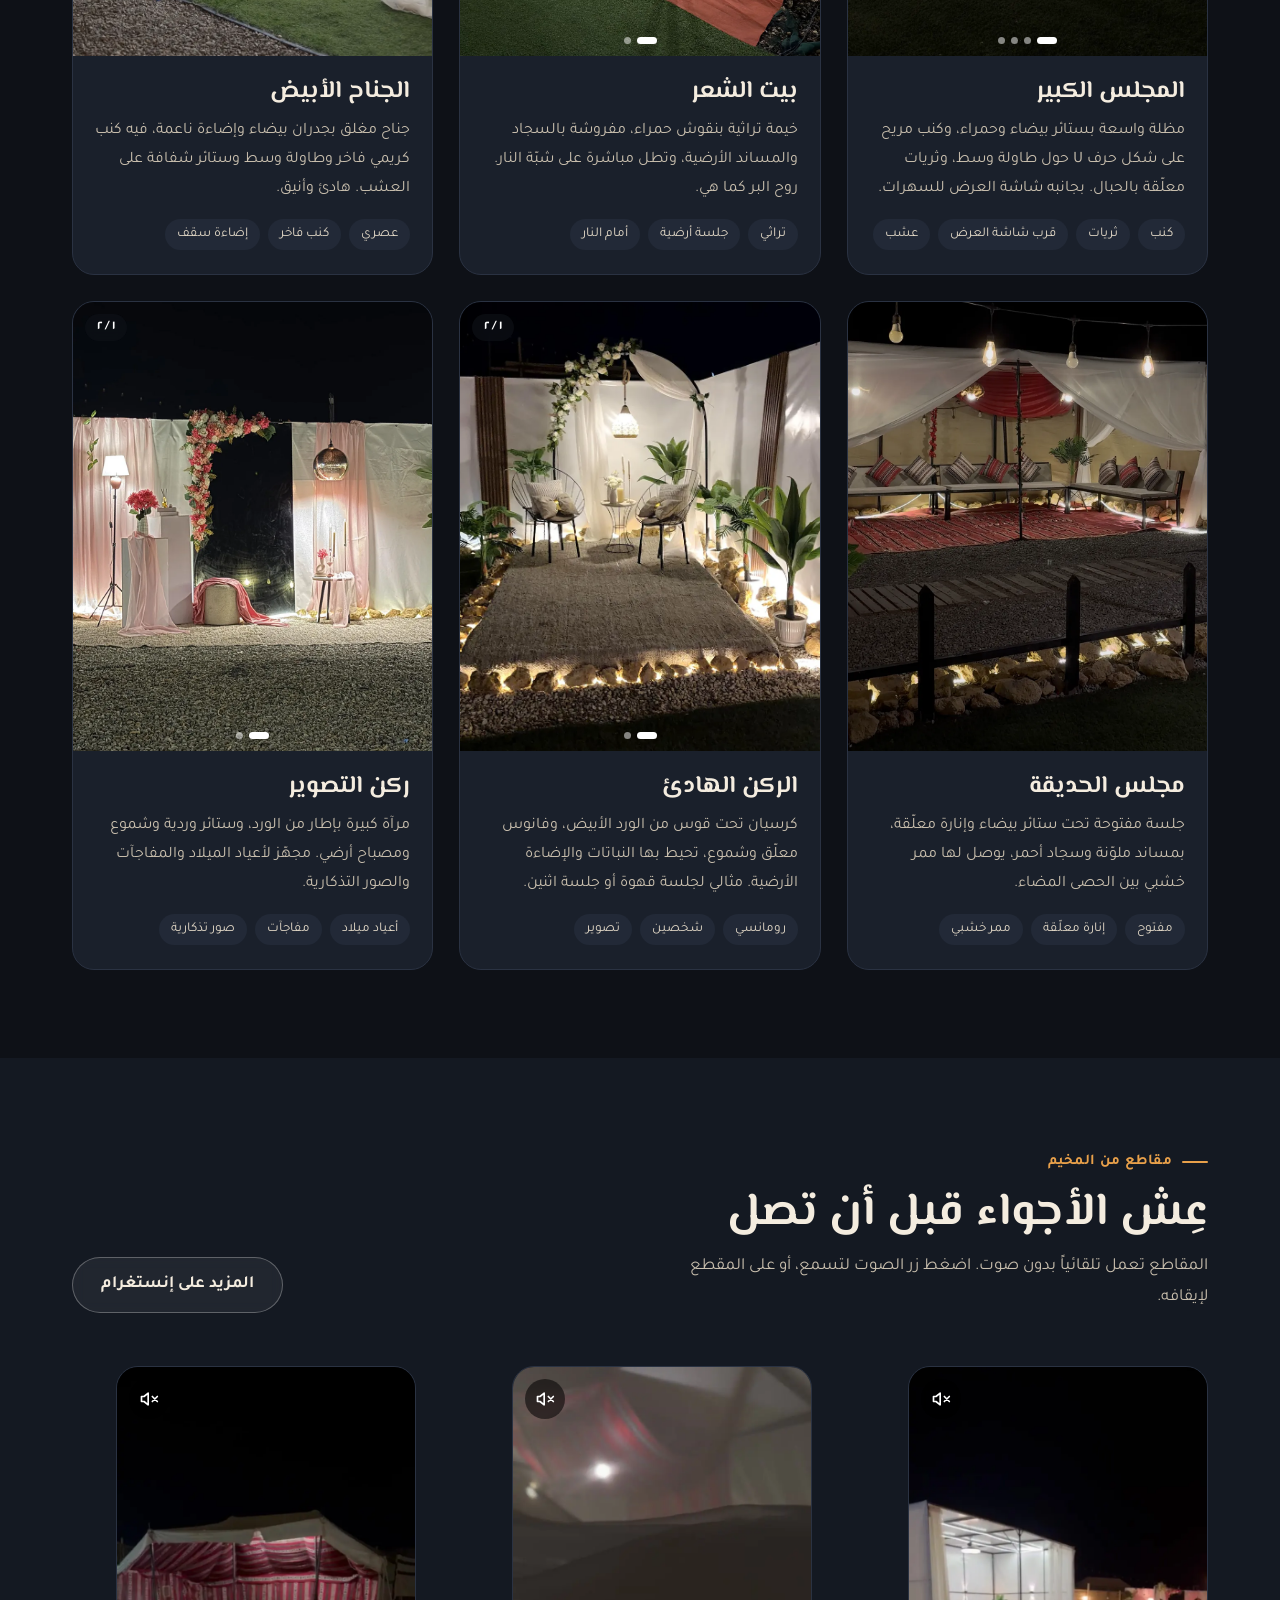
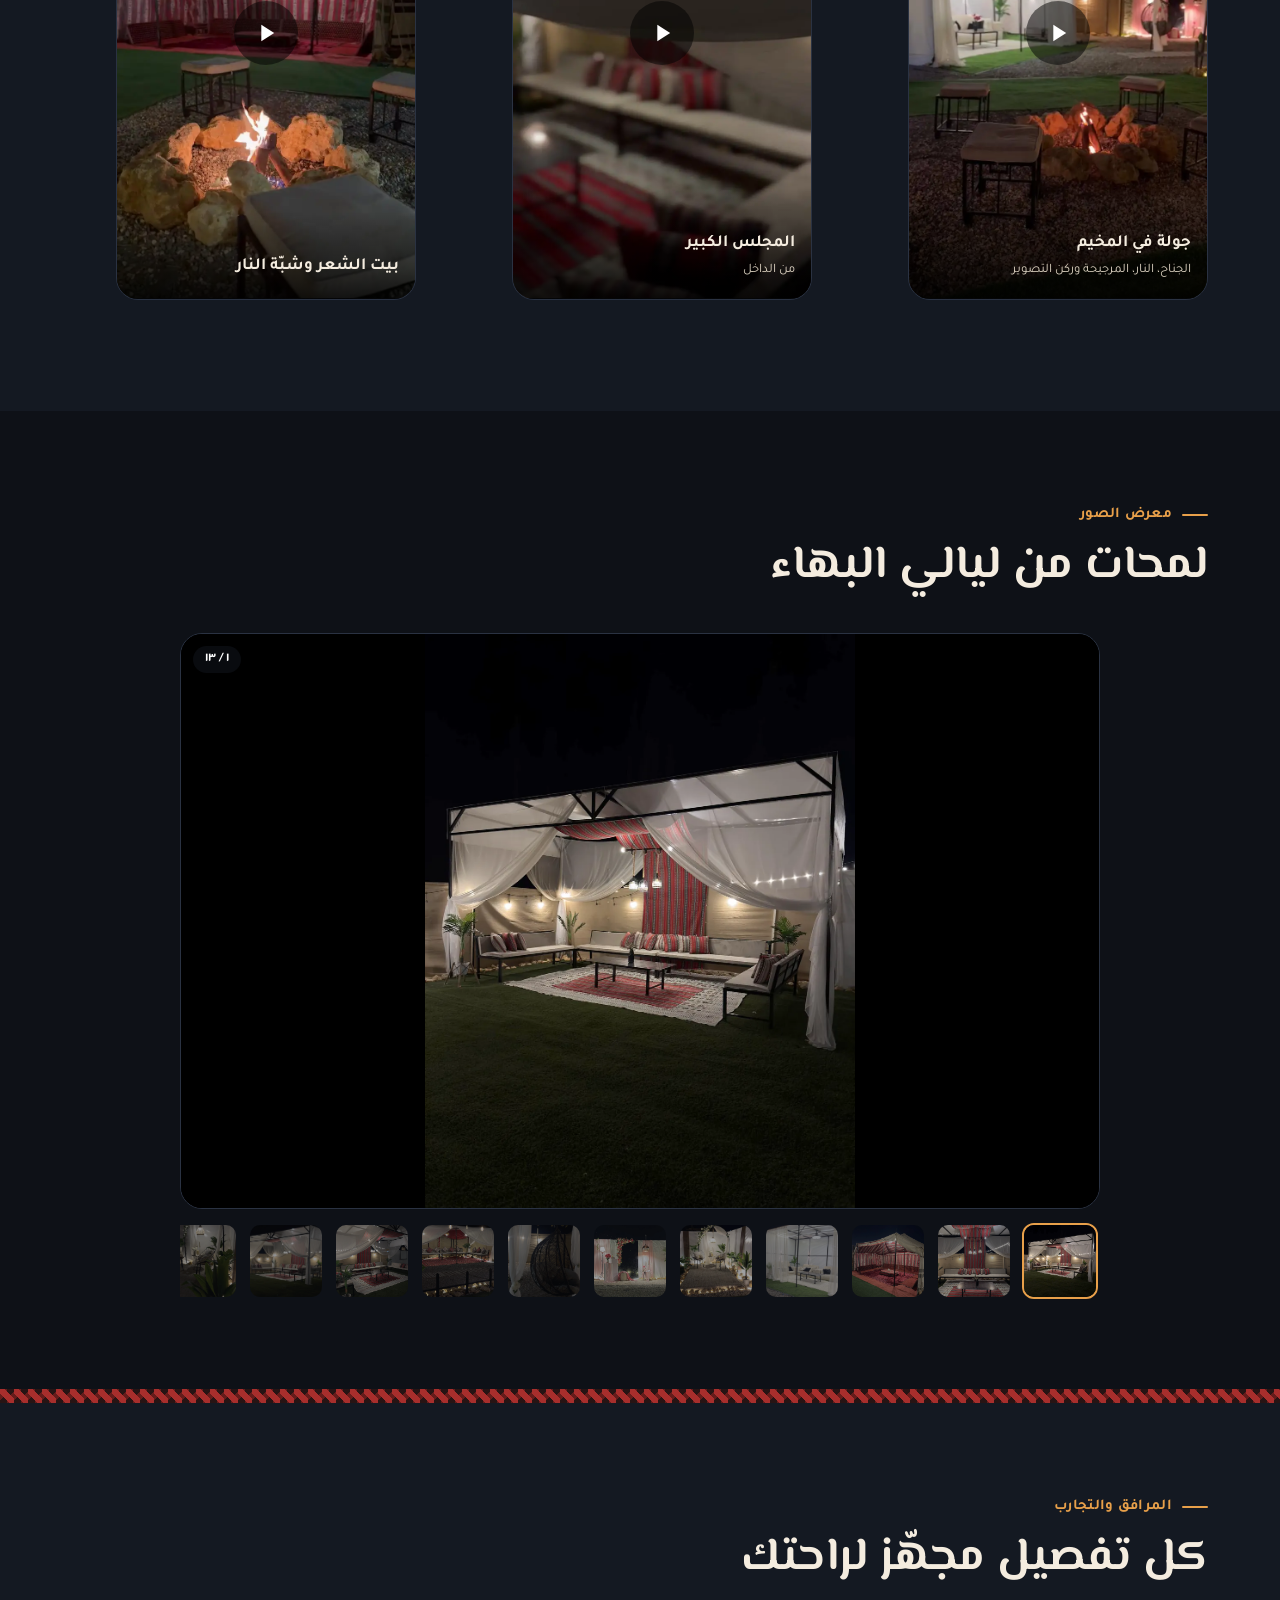
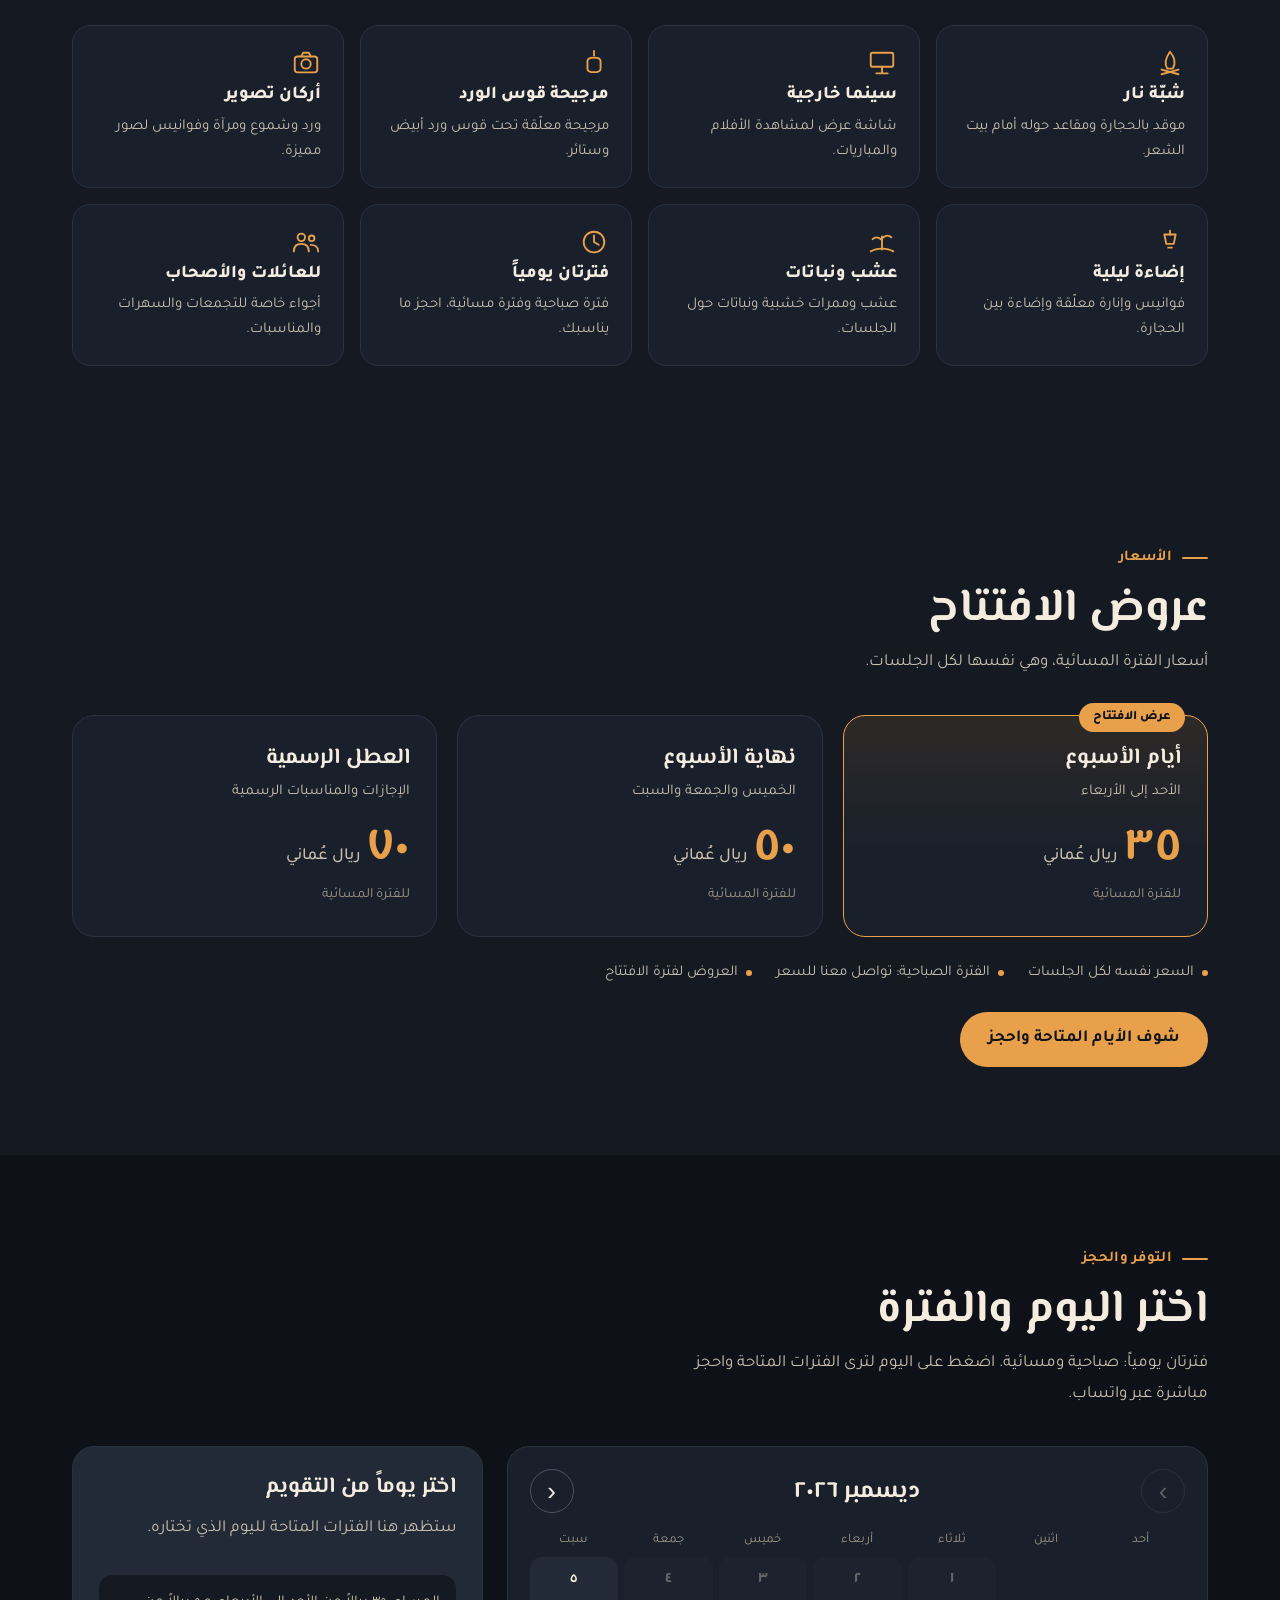
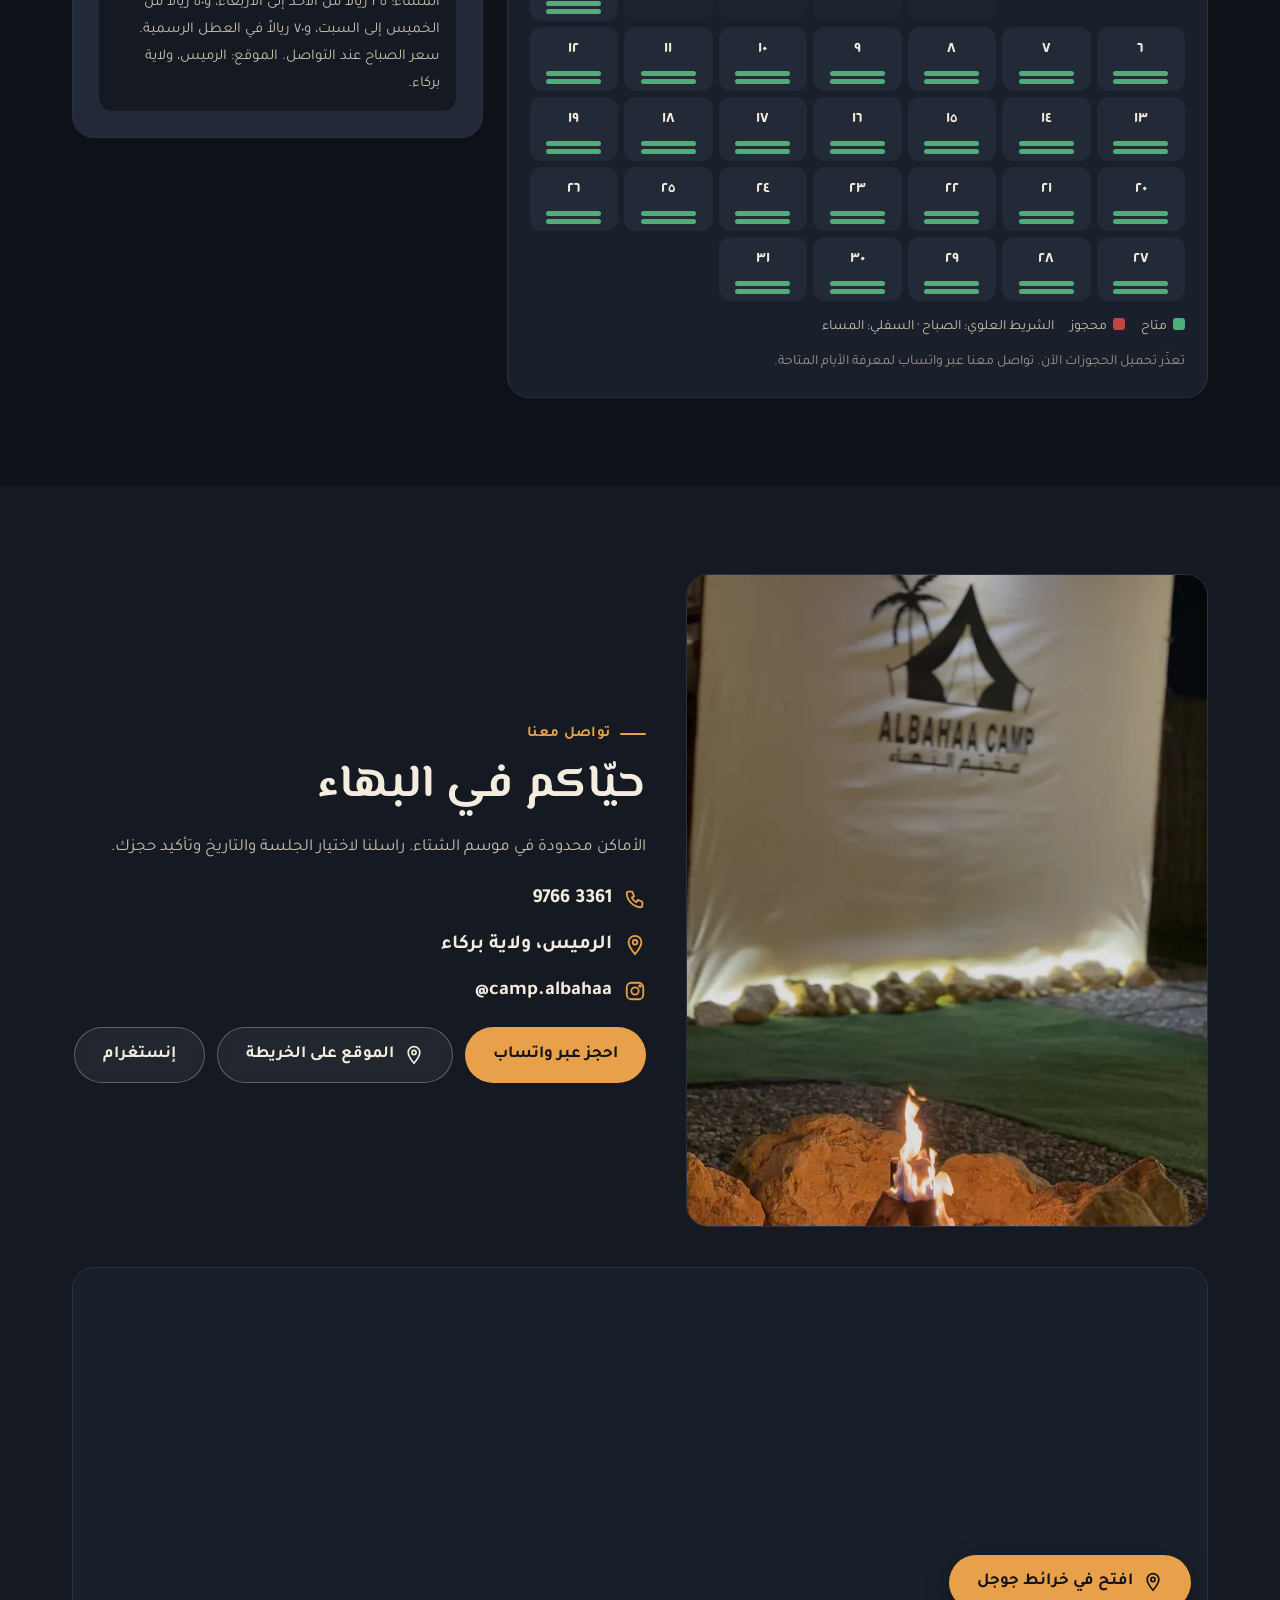
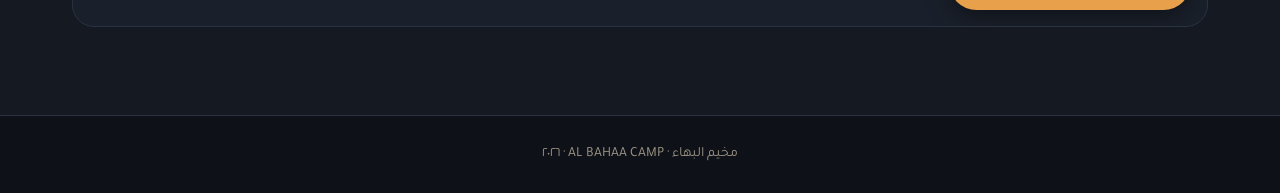
==== commit 9b3cf5c1: "حذف كلمة السدو وتسمية ركن التصوير Co-Authored-By: Claude Opus 5.5 <noreply@anthropic.com> Claude-Ses" ====
--- a/index.html
+++ b/index.html
@@ -4,7 +4,7 @@
 <meta charset="utf-8">
 <meta name="viewport" content="width=device-width, initial-scale=1, viewport-fit=cover">
 <title>مخيم البهاء الشتوي | Al Bahaa Camp</title>
-<meta name="description" content="مخيم البهاء الشتوي: مجالس عربية، بيت شعر، جناح أبيض، ركن مناسبات، شبّة نار وسينما خارجية. فترتان يومياً، صباحية ومسائية. للحجز واتساب 97663361">
+<meta name="description" content="مخيم البهاء الشتوي: مجالس عربية، بيت شعر، جناح أبيض، ركن تصوير، شبّة نار وسينما خارجية. فترتان يومياً، صباحية ومسائية. للحجز واتساب 97663361">
 <meta name="theme-color" content="#0E1117">
 <meta property="og:type" content="website">
 <meta property="og:title" content="مخيم البهاء الشتوي">
@@ -282,7 +282,7 @@
   <div class="hero-text">
    <span class="chip"><i></i>عروض الافتتاح: المساء من ٣٥ ريالاً</span>
    <h1>ليالي الشتاء<br>أجمل في <span>مخيم البهاء</span></h1>
-   <p class="lead">مجالس عربية بالسدو، بيت شعر تراثي، جناح أبيض هادئ، وركن مناسبات مزيّن بالورد. وحولها شبّة نار وسينما تحت النجوم.</p>
+   <p class="lead">مجالس عربية، بيت شعر تراثي، جناح أبيض هادئ، وركن تصوير مزيّن بالورد. وحولها شبّة نار وسينما تحت النجوم.</p>
    <div class="cta">
     <a class="btn btn-gold" href="#booking">
      <svg viewBox="0 0 24 24" fill="none" stroke="currentColor" stroke-width="2" stroke-linecap="round" aria-hidden="true"><rect x="3" y="5" width="18" height="16" rx="3"/><path d="M3 10h18M8 3v4M16 3v4"/></svg>
@@ -315,14 +315,14 @@
     <div class="car" data-car>
      <div class="car-track">
       <div><img src="img/majlis-wide.webp" alt="المجلس الكبير تحت المظلة بالستائر البيضاء" loading="lazy"></div>
-      <div><img src="img/majlis-front.webp" alt="واجهة المجلس الكبير بالسدو الأحمر والثريات المعلقة" loading="lazy"></div>
+      <div><img src="img/majlis-front.webp" alt="واجهة المجلس الكبير والثريات المعلقة" loading="lazy"></div>
       <div><img src="img/majlis-side.webp" alt="المجلس الكبير من الجانب مع شاشة العرض" loading="lazy"></div>
       <div><img src="img/majlis-night.webp" alt="المجلس الكبير في الليل" loading="lazy"></div>
      </div>
     </div>
     <div class="space-body">
      <h3>المجلس الكبير</h3>
-     <p>مظلة واسعة بستائر بيضاء وسدو أحمر، وكنب مريح على شكل حرف U حول طاولة وسط، وثريات معلّقة بالحبال. بجانبه شاشة العرض للسهرات.</p>
+     <p>مظلة واسعة بستائر بيضاء وحمراء، وكنب مريح على شكل حرف U حول طاولة وسط، وثريات معلّقة بالحبال. بجانبه شاشة العرض للسهرات.</p>
      <div class="tags"><span>كنب</span><span>ثريات</span><span>قرب شاشة العرض</span><span>عشب</span></div>
     </div>
    </article>
@@ -336,7 +336,7 @@
     </div>
     <div class="space-body">
      <h3>بيت الشعر</h3>
-     <p>خيمة تراثية بنقوش السدو الحمراء، مفروشة بالسجاد والمساند الأرضية، وتطل مباشرة على شبّة النار. روح البر كما هي.</p>
+     <p>خيمة تراثية بنقوش حمراء، مفروشة بالسجاد والمساند الأرضية، وتطل مباشرة على شبّة النار. روح البر كما هي.</p>
      <div class="tags"><span>تراثي</span><span>جلسة أرضية</span><span>أمام النار</span></div>
     </div>
    </article>
@@ -384,14 +384,14 @@
    <article class="space">
     <div class="car" data-car>
      <div class="car-track">
-      <div><img src="img/pink.webp" alt="ركن المناسبات بالمرآة وإطار الورد والستائر الوردية" loading="lazy"></div>
-      <div><img src="video/pink-tour-poster.webp" alt="ركن المناسبات من زاوية أخرى" loading="lazy"></div>
+      <div><img src="img/pink.webp" alt="ركن التصوير بالمرآة وإطار الورد والستائر الوردية" loading="lazy"></div>
+      <div><img src="video/pink-tour-poster.webp" alt="ركن التصوير من زاوية أخرى" loading="lazy"></div>
      </div>
     </div>
     <div class="space-body">
-     <h3>ركن المناسبات</h3>
+     <h3>ركن التصوير</h3>
      <p>مرآة كبيرة بإطار من الورد، وستائر وردية وشموع ومصباح أرضي. مجهّز لأعياد الميلاد والمفاجآت والصور التذكارية.</p>
-     <div class="tags"><span>أعياد ميلاد</span><span>مفاجآت</span><span>ركن تصوير</span></div>
+     <div class="tags"><span>أعياد ميلاد</span><span>مفاجآت</span><span>صور تذكارية</span></div>
     </div>
    </article>
 
@@ -410,10 +410,10 @@
    <a class="btn btn-ghost" href="https://www.instagram.com/camp.albahaa" target="_blank" rel="noopener">المزيد على إنستغرام</a>
   </div>
   <div class="reels">
-   <figure class="reel"><video muted loop playsinline preload="none" poster="video/tour-camp-poster.webp"><source src="video/tour-camp.mp4" type="video/mp4"></video><span class="play-ico" aria-hidden="true"><svg viewBox="0 0 24 24" fill="currentColor"><path d="M8 5v14l11-7z"/></svg></span><button class="snd" type="button" aria-label="تشغيل الصوت"></button><figcaption>جولة في المخيم<small>الجناح، النار، المرجيحة وركن المناسبات</small></figcaption></figure>
+   <figure class="reel"><video muted loop playsinline preload="none" poster="video/tour-camp-poster.webp"><source src="video/tour-camp.mp4" type="video/mp4"></video><span class="play-ico" aria-hidden="true"><svg viewBox="0 0 24 24" fill="currentColor"><path d="M8 5v14l11-7z"/></svg></span><button class="snd" type="button" aria-label="تشغيل الصوت"></button><figcaption>جولة في المخيم<small>الجناح، النار، المرجيحة وركن التصوير</small></figcaption></figure>
    <figure class="reel"><video muted loop playsinline preload="none" poster="video/tour-majlis-poster.webp"><source src="video/tour-majlis.mp4" type="video/mp4"></video><span class="play-ico" aria-hidden="true"><svg viewBox="0 0 24 24" fill="currentColor"><path d="M8 5v14l11-7z"/></svg></span><button class="snd" type="button" aria-label="تشغيل الصوت"></button><figcaption>المجلس الكبير<small>من الداخل</small></figcaption></figure>
    <figure class="reel"><video muted loop playsinline preload="none" poster="video/redtent-fire-poster.webp"><source src="video/redtent-fire.mp4" type="video/mp4"></video><span class="play-ico" aria-hidden="true"><svg viewBox="0 0 24 24" fill="currentColor"><path d="M8 5v14l11-7z"/></svg></span><button class="snd" type="button" aria-label="تشغيل الصوت"></button><figcaption>بيت الشعر وشبّة النار</figcaption></figure>
-   <figure class="reel"><video muted loop playsinline preload="none" poster="video/pink-tour-poster.webp"><source src="video/pink-tour.mp4" type="video/mp4"></video><span class="play-ico" aria-hidden="true"><svg viewBox="0 0 24 24" fill="currentColor"><path d="M8 5v14l11-7z"/></svg></span><button class="snd" type="button" aria-label="تشغيل الصوت"></button><figcaption>ركن المناسبات</figcaption></figure>
+   <figure class="reel"><video muted loop playsinline preload="none" poster="video/pink-tour-poster.webp"><source src="video/pink-tour.mp4" type="video/mp4"></video><span class="play-ico" aria-hidden="true"><svg viewBox="0 0 24 24" fill="currentColor"><path d="M8 5v14l11-7z"/></svg></span><button class="snd" type="button" aria-label="تشغيل الصوت"></button><figcaption>ركن التصوير</figcaption></figure>
   </div>
  </div>
 </section>
@@ -530,7 +530,7 @@
 (function(){
 var GALLERY=[
  ['img/majlis-wide.webp','المجلس الكبير'],['img/majlis-front.webp','واجهة المجلس الكبير'],['img/redtent.webp','بيت الشعر'],
- ['img/white-suite.webp','الجناح الأبيض'],['img/quiet-corner.webp','الركن الهادئ'],['img/pink.webp','ركن المناسبات'],
+ ['img/white-suite.webp','الجناح الأبيض'],['img/quiet-corner.webp','الركن الهادئ'],['img/pink.webp','ركن التصوير'],
  ['img/swing.webp','مرجيحة قوس الورد'],['img/majlis2.webp','مجلس الحديقة'],['img/majlis-side.webp','المجلس الكبير وشاشة العرض'],
  ['img/majlis-night.webp','المجلس الكبير ليلاً'],['img/quiet-corner2.webp','فانوس الركن الهادئ'],['img/sign.webp','لوحة الترحيب'],['img/logo-fire.webp','شبّة النار']
 ];
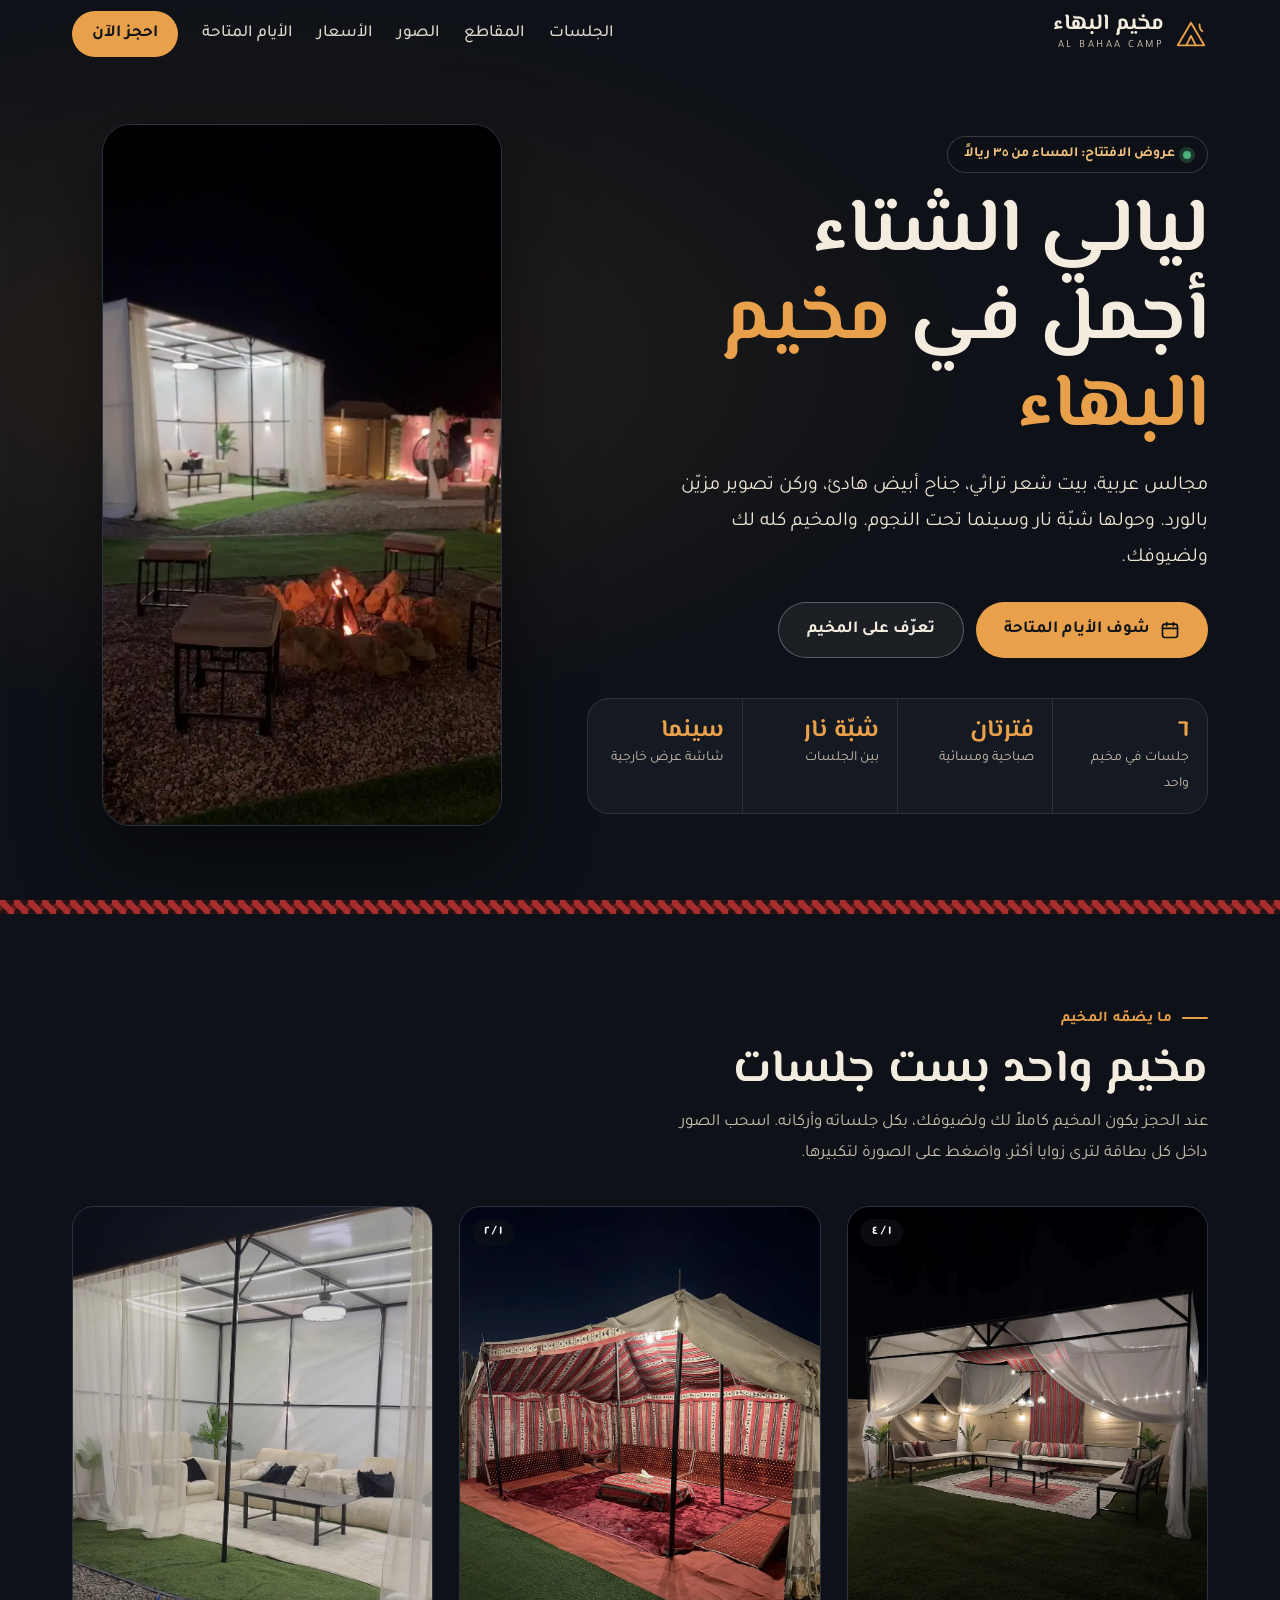
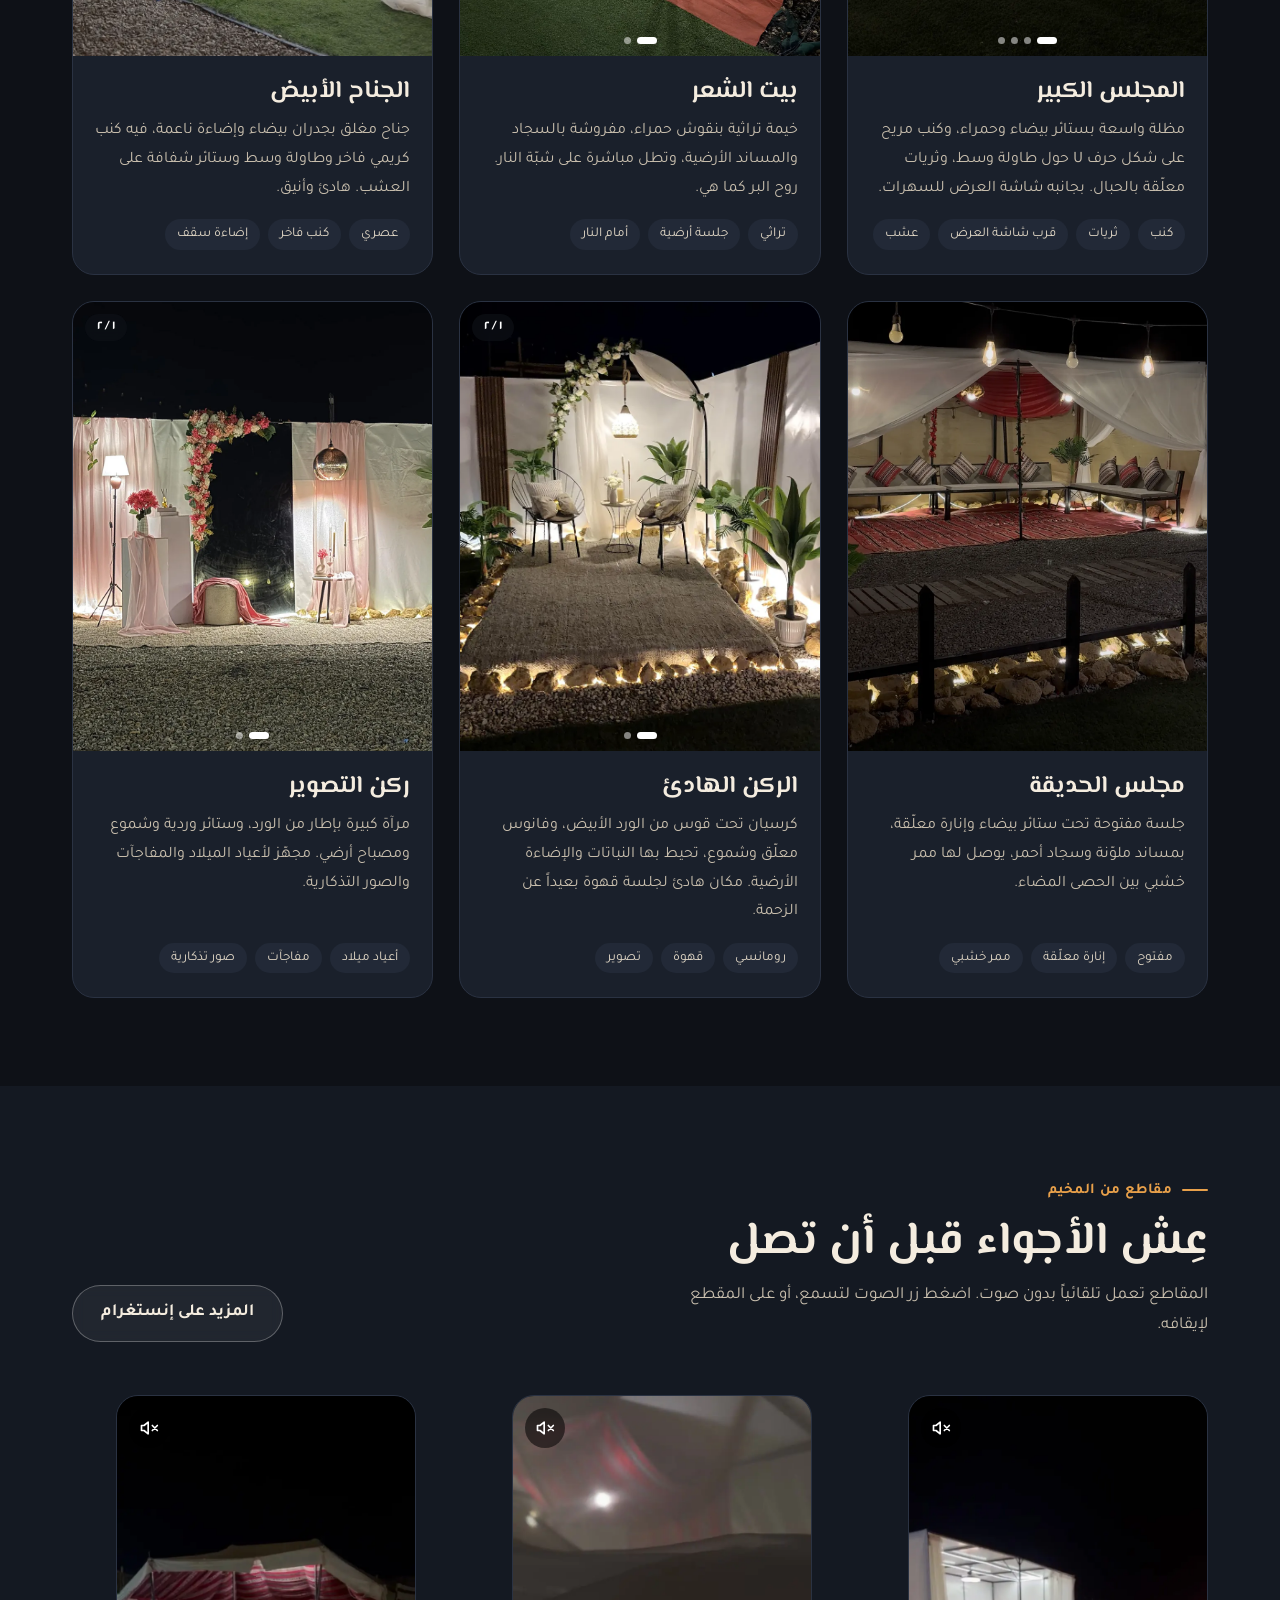
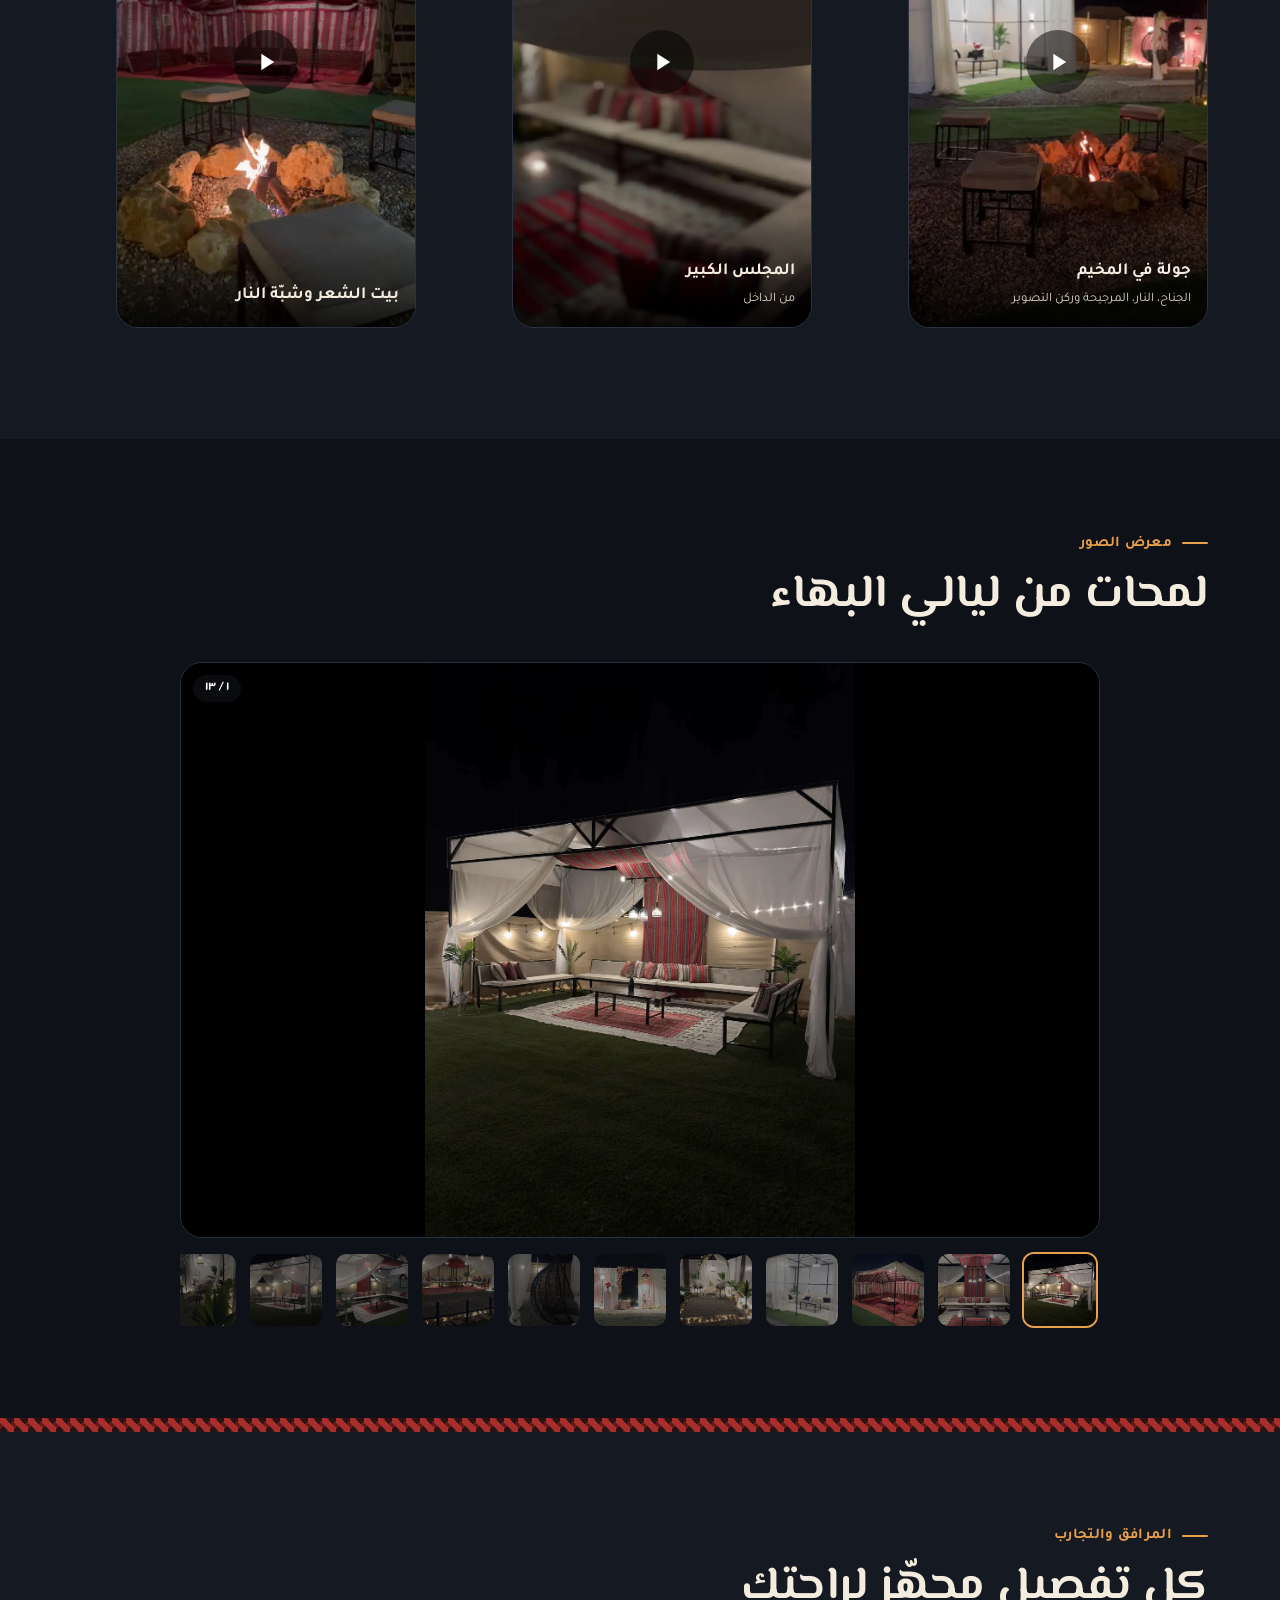
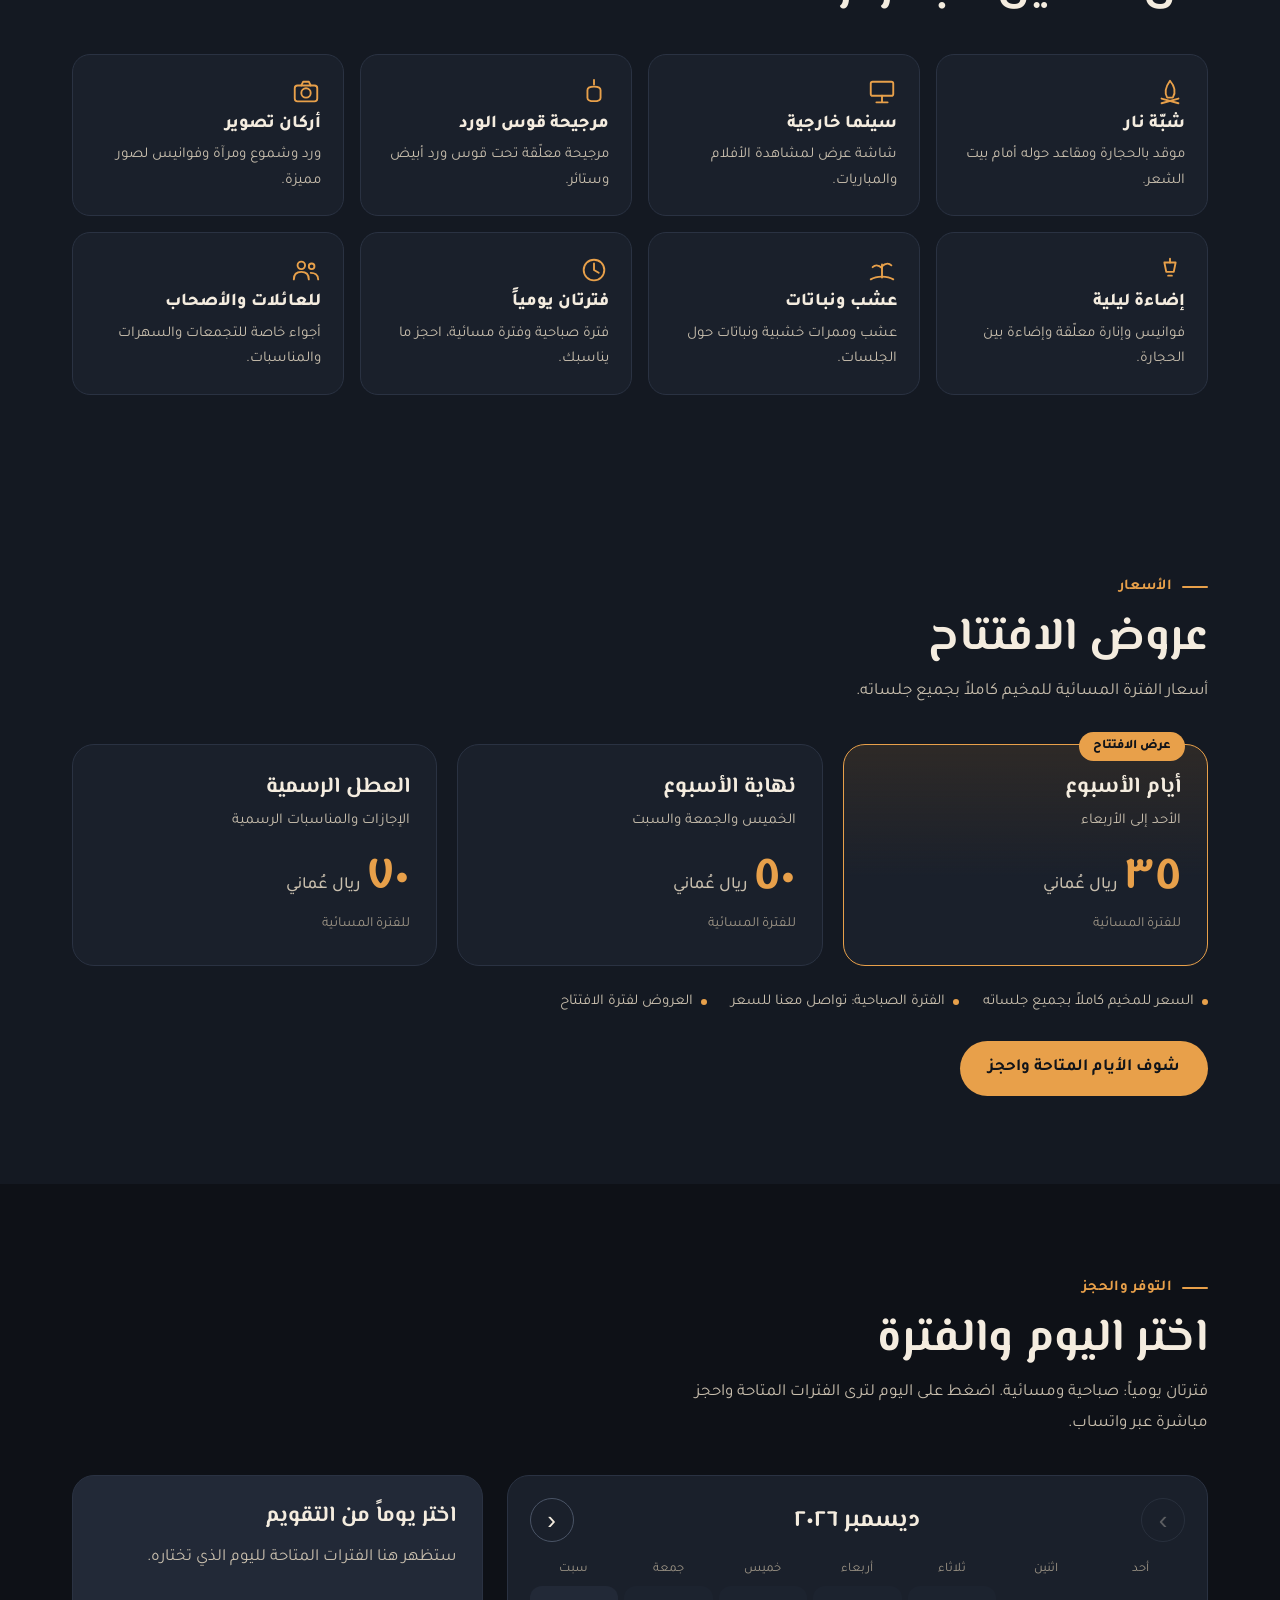
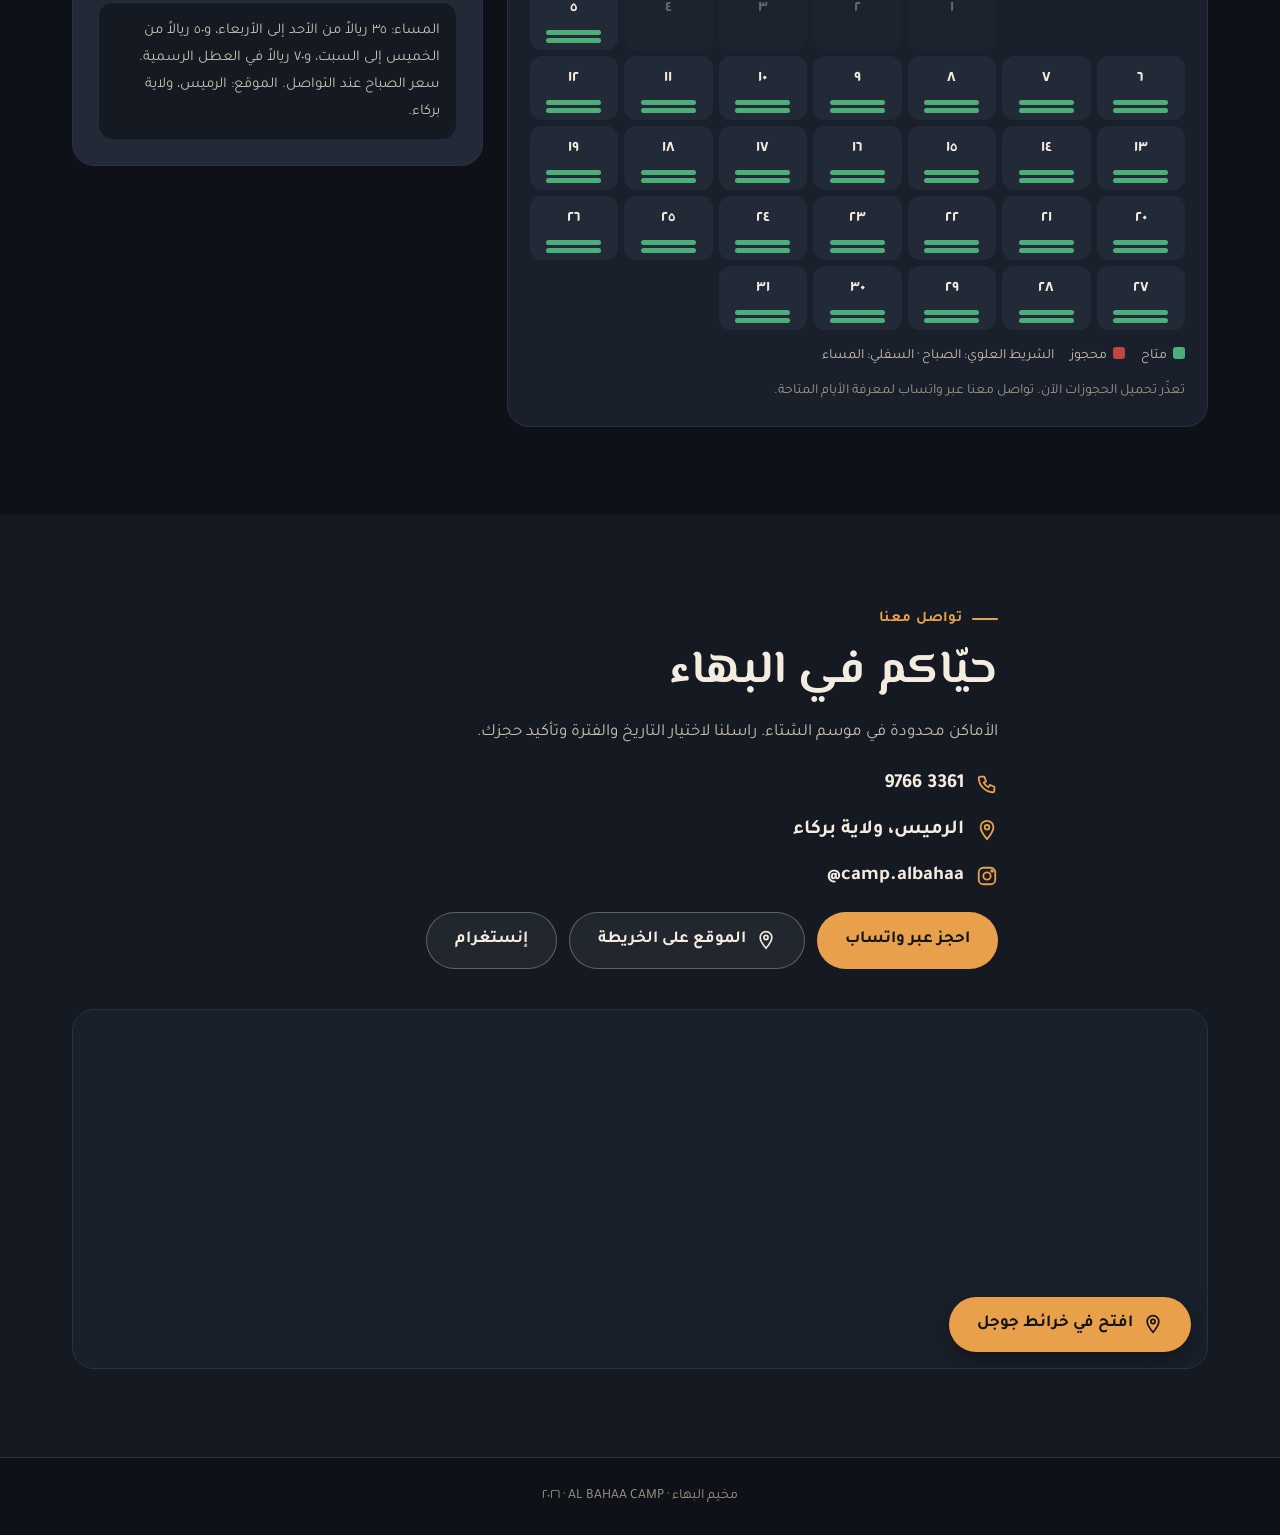
==== commit 03d05b6e: "المخيم يحجز كاملا وحذف صورة التواصل Co-Authored-By: Claude Opus 5.5 <noreply@anthropic.com> Claude-S" ====
--- a/index.html
+++ b/index.html
@@ -4,7 +4,7 @@
 <meta charset="utf-8">
 <meta name="viewport" content="width=device-width, initial-scale=1, viewport-fit=cover">
 <title>مخيم البهاء الشتوي | Al Bahaa Camp</title>
-<meta name="description" content="مخيم البهاء الشتوي: مجالس عربية، بيت شعر، جناح أبيض، ركن تصوير، شبّة نار وسينما خارجية. فترتان يومياً، صباحية ومسائية. للحجز واتساب 97663361">
+<meta name="description" content="مخيم البهاء الشتوي: مجالس عربية، بيت شعر، جناح أبيض، ركن تصوير، شبّة نار وسينما خارجية. فترتان يومياً، صباحية ومسائية، والمخيم يُحجز كاملاً. للحجز واتساب 97663361">
 <meta name="theme-color" content="#0E1117">
 <meta property="og:type" content="website">
 <meta property="og:title" content="مخيم البهاء الشتوي">
@@ -186,7 +186,7 @@
 .note{margin-top:6px;background:var(--bg2);border-radius:14px;padding:14px 16px;color:var(--muted);font-size:15px}
 
 /* contact */
-.contact{display:grid;grid-template-columns:minmax(0,1fr) minmax(0,1.1fr);gap:40px;align-items:center}
+.contact{display:block;max-width:760px}
 .contact img{border-radius:var(--r);aspect-ratio:4/5;object-fit:cover;width:100%;border:1px solid var(--line)}
 .contact h2{font-size:clamp(30px,4.2vw,46px)}
 .contact p{color:var(--muted)}
@@ -282,15 +282,15 @@
   <div class="hero-text">
    <span class="chip"><i></i>عروض الافتتاح: المساء من ٣٥ ريالاً</span>
    <h1>ليالي الشتاء<br>أجمل في <span>مخيم البهاء</span></h1>
-   <p class="lead">مجالس عربية، بيت شعر تراثي، جناح أبيض هادئ، وركن تصوير مزيّن بالورد. وحولها شبّة نار وسينما تحت النجوم.</p>
+   <p class="lead">مجالس عربية، بيت شعر تراثي، جناح أبيض هادئ، وركن تصوير مزيّن بالورد. وحولها شبّة نار وسينما تحت النجوم. والمخيم كله لك ولضيوفك.</p>
    <div class="cta">
     <a class="btn btn-gold" href="#booking">
      <svg viewBox="0 0 24 24" fill="none" stroke="currentColor" stroke-width="2" stroke-linecap="round" aria-hidden="true"><rect x="3" y="5" width="18" height="16" rx="3"/><path d="M3 10h18M8 3v4M16 3v4"/></svg>
      شوف الأيام المتاحة</a>
-    <a class="btn btn-ghost" href="#spaces">تصفّح الجلسات</a>
+    <a class="btn btn-ghost" href="#spaces">تعرّف على المخيم</a>
    </div>
    <div class="facts">
-    <div><b>٦</b><span>جلسات وأركان</span></div>
+    <div><b>٦</b><span>جلسات في مخيم واحد</span></div>
     <div><b>فترتان</b><span>صباحية ومسائية</span></div>
     <div><b>شبّة نار</b><span>بين الجلسات</span></div>
     <div><b>سينما</b><span>شاشة عرض خارجية</span></div>
@@ -304,9 +304,9 @@
  <div class="wrap">
   <div class="sec-head">
    <div>
-    <span class="eyebrow">الجلسات والأركان</span>
-    <h2>اختر جلستك</h2>
-    <p>لكل جلسة طابعها. اسحب الصور داخل كل بطاقة لترى زوايا أكثر، واضغط على الصورة لتكبيرها.</p>
+    <span class="eyebrow">ما يضمّه المخيم</span>
+    <h2>مخيم واحد بست جلسات</h2>
+    <p>عند الحجز يكون المخيم كاملاً لك ولضيوفك، بكل جلساته وأركانه. اسحب الصور داخل كل بطاقة لترى زوايا أكثر، واضغط على الصورة لتكبيرها.</p>
    </div>
   </div>
   <div class="spaces">
@@ -376,8 +376,8 @@
     </div>
     <div class="space-body">
      <h3>الركن الهادئ</h3>
-     <p>كرسيان تحت قوس من الورد الأبيض، وفانوس معلّق وشموع، تحيط بها النباتات والإضاءة الأرضية. مثالي لجلسة قهوة أو جلسة اثنين.</p>
-     <div class="tags"><span>رومانسي</span><span>شخصين</span><span>تصوير</span></div>
+     <p>كرسيان تحت قوس من الورد الأبيض، وفانوس معلّق وشموع، تحيط بها النباتات والإضاءة الأرضية. مكان هادئ لجلسة قهوة بعيداً عن الزحمة.</p>
+     <div class="tags"><span>رومانسي</span><span>قهوة</span><span>تصوير</span></div>
     </div>
    </article>
 
@@ -455,13 +455,13 @@
 
 <section class="sec sec-alt" id="prices">
  <div class="wrap">
-  <div class="sec-head"><div><span class="eyebrow">الأسعار</span><h2>عروض الافتتاح</h2><p>أسعار الفترة المسائية، وهي نفسها لكل الجلسات.</p></div></div>
+  <div class="sec-head"><div><span class="eyebrow">الأسعار</span><h2>عروض الافتتاح</h2><p>أسعار الفترة المسائية للمخيم كاملاً بجميع جلساته.</p></div></div>
   <div class="prices">
    <div class="price hot"><span class="badge">عرض الافتتاح</span><h3>أيام الأسبوع</h3><span class="days">الأحد إلى الأربعاء</span><div class="amt">٣٥<small>ريال عُماني</small></div><span class="per">للفترة المسائية</span></div>
    <div class="price"><h3>نهاية الأسبوع</h3><span class="days">الخميس والجمعة والسبت</span><div class="amt">٥٠<small>ريال عُماني</small></div><span class="per">للفترة المسائية</span></div>
    <div class="price"><h3>العطل الرسمية</h3><span class="days">الإجازات والمناسبات الرسمية</span><div class="amt">٧٠<small>ريال عُماني</small></div><span class="per">للفترة المسائية</span></div>
   </div>
-  <div class="price-notes"><span>السعر نفسه لكل الجلسات</span><span>الفترة الصباحية: تواصل معنا للسعر</span><span>العروض لفترة الافتتاح</span></div>
+  <div class="price-notes"><span>السعر للمخيم كاملاً بجميع جلساته</span><span>الفترة الصباحية: تواصل معنا للسعر</span><span>العروض لفترة الافتتاح</span></div>
   <div style="margin-top:26px"><a class="btn btn-gold" href="#booking">شوف الأيام المتاحة واحجز</a></div>
  </div>
 </section>
@@ -493,11 +493,10 @@
 
 <section class="sec sec-alt" id="contact">
  <div class="wrap contact">
-  <img src="img/logo-fire.webp" alt="شعار مخيم البهاء وشبّة النار" loading="lazy">
   <div>
    <span class="eyebrow">تواصل معنا</span>
    <h2 style="margin-top:8px">حيّاكم في البهاء</h2>
-   <p>الأماكن محدودة في موسم الشتاء. راسلنا لاختيار الجلسة والتاريخ وتأكيد حجزك.</p>
+   <p>الأماكن محدودة في موسم الشتاء. راسلنا لاختيار التاريخ والفترة وتأكيد حجزك.</p>
    <div class="cline"><svg viewBox="0 0 24 24" fill="none" stroke="currentColor" stroke-width="2" stroke-linecap="round" stroke-linejoin="round" aria-hidden="true"><path d="M5 4h4l2 5-2.5 1.5c1 2 3 4 5 5L15 13l5 2v4c0 1-1 2-2 2C10 20.5 3.5 14 3 6c0-1 1-2 2-2z"/></svg><b>9766 3361</b></div>
    <div class="cline"><svg viewBox="0 0 24 24" fill="none" stroke="currentColor" stroke-width="2" stroke-linecap="round" stroke-linejoin="round" aria-hidden="true"><path d="M12 22c5-6 7-9.5 7-13a7 7 0 0 0-14 0c0 3.5 2 7 7 13z"/><circle cx="12" cy="9" r="2.5"/></svg><b style="direction:rtl">الرميس، ولاية بركاء</b></div>
    <div class="cline"><svg viewBox="0 0 24 24" fill="none" stroke="currentColor" stroke-width="2" aria-hidden="true"><rect x="3" y="3" width="18" height="18" rx="5"/><circle cx="12" cy="12" r="4"/><circle cx="17.5" cy="6.5" r="1" fill="currentColor"/></svg><b>@camp.albahaa</b></div>
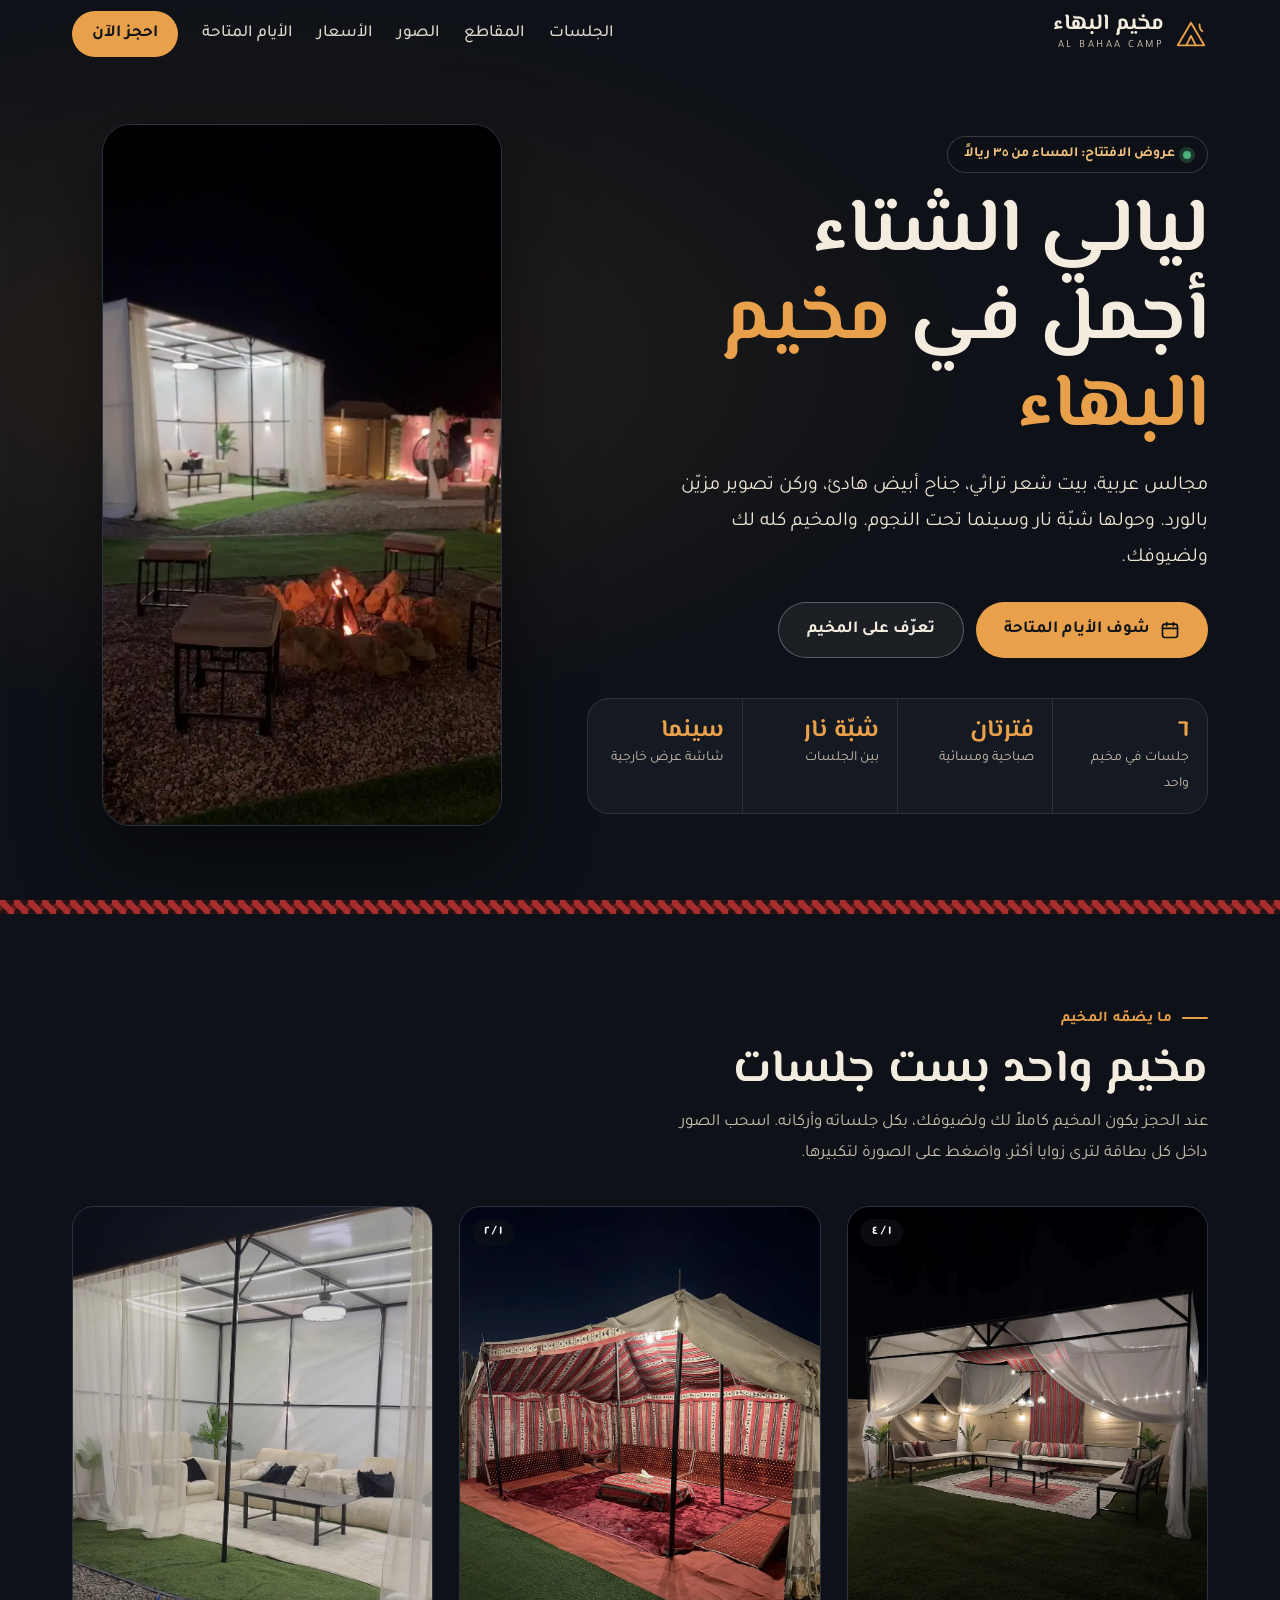
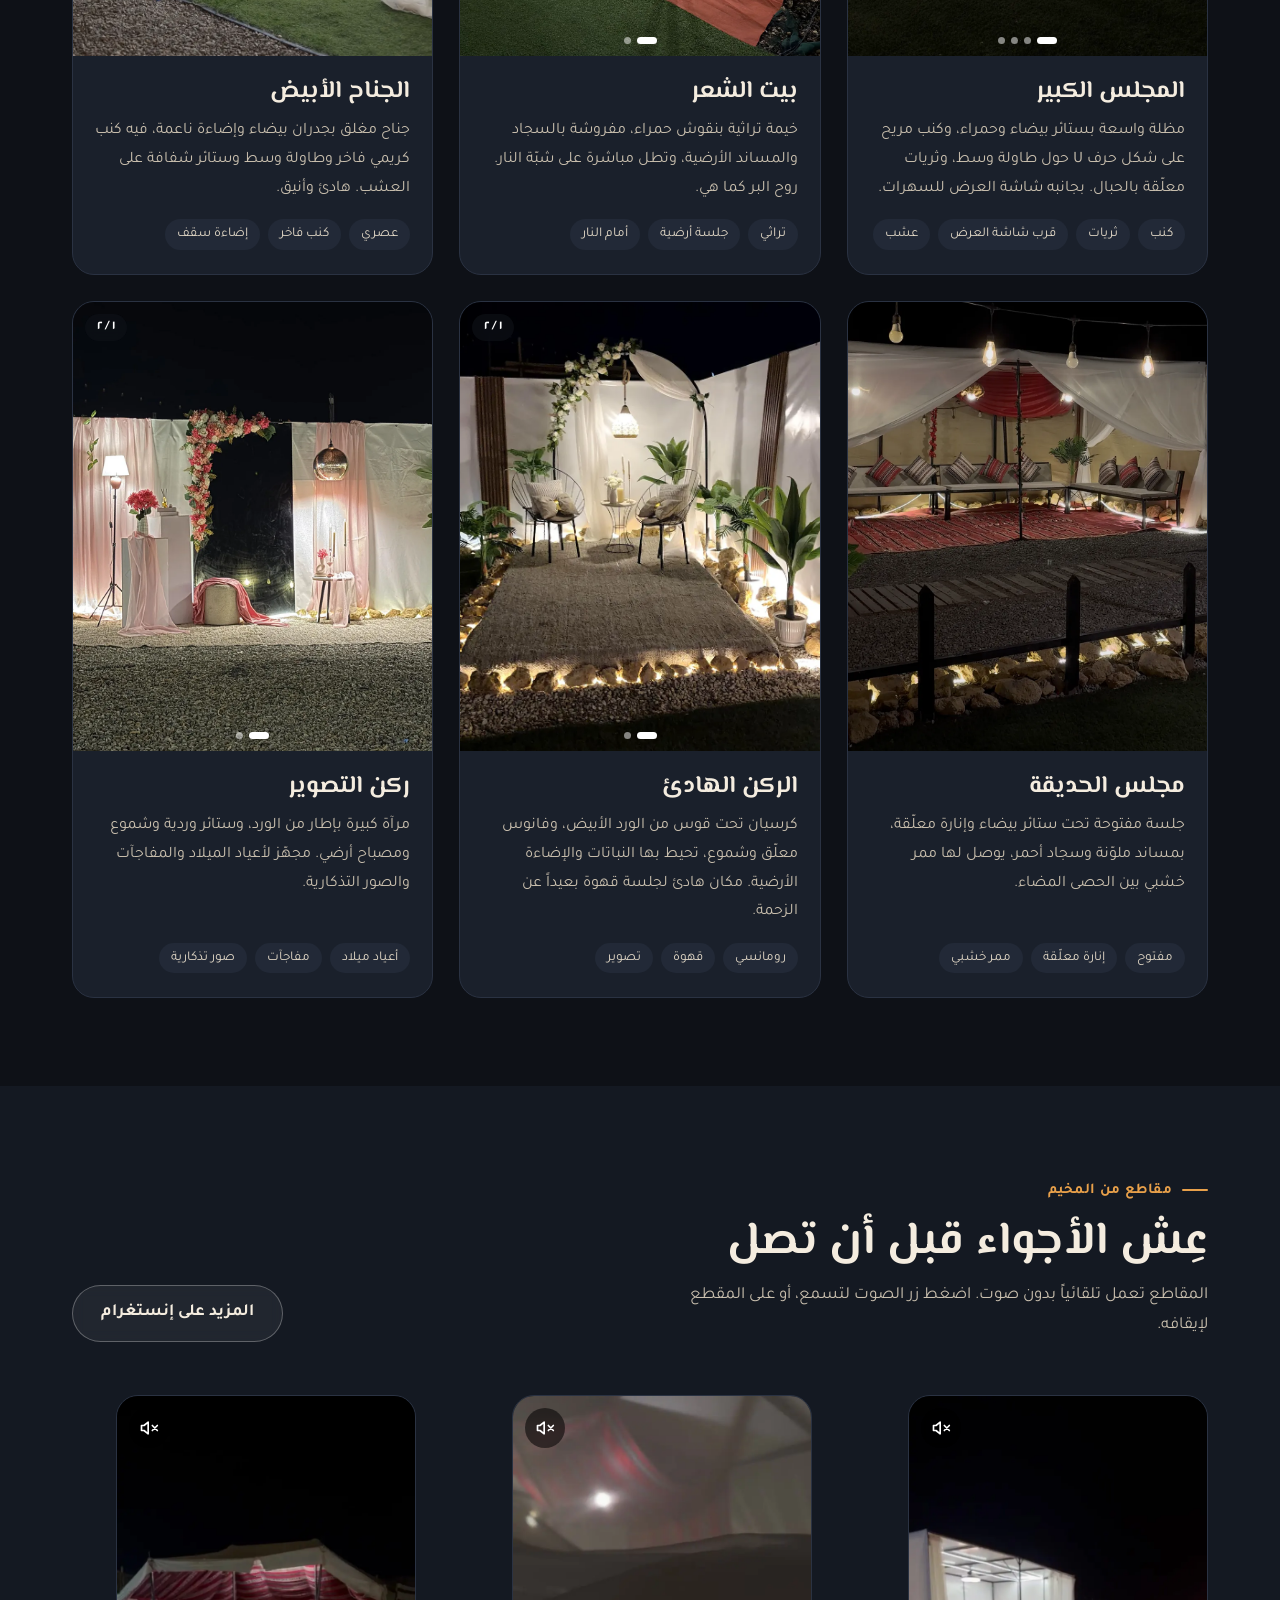
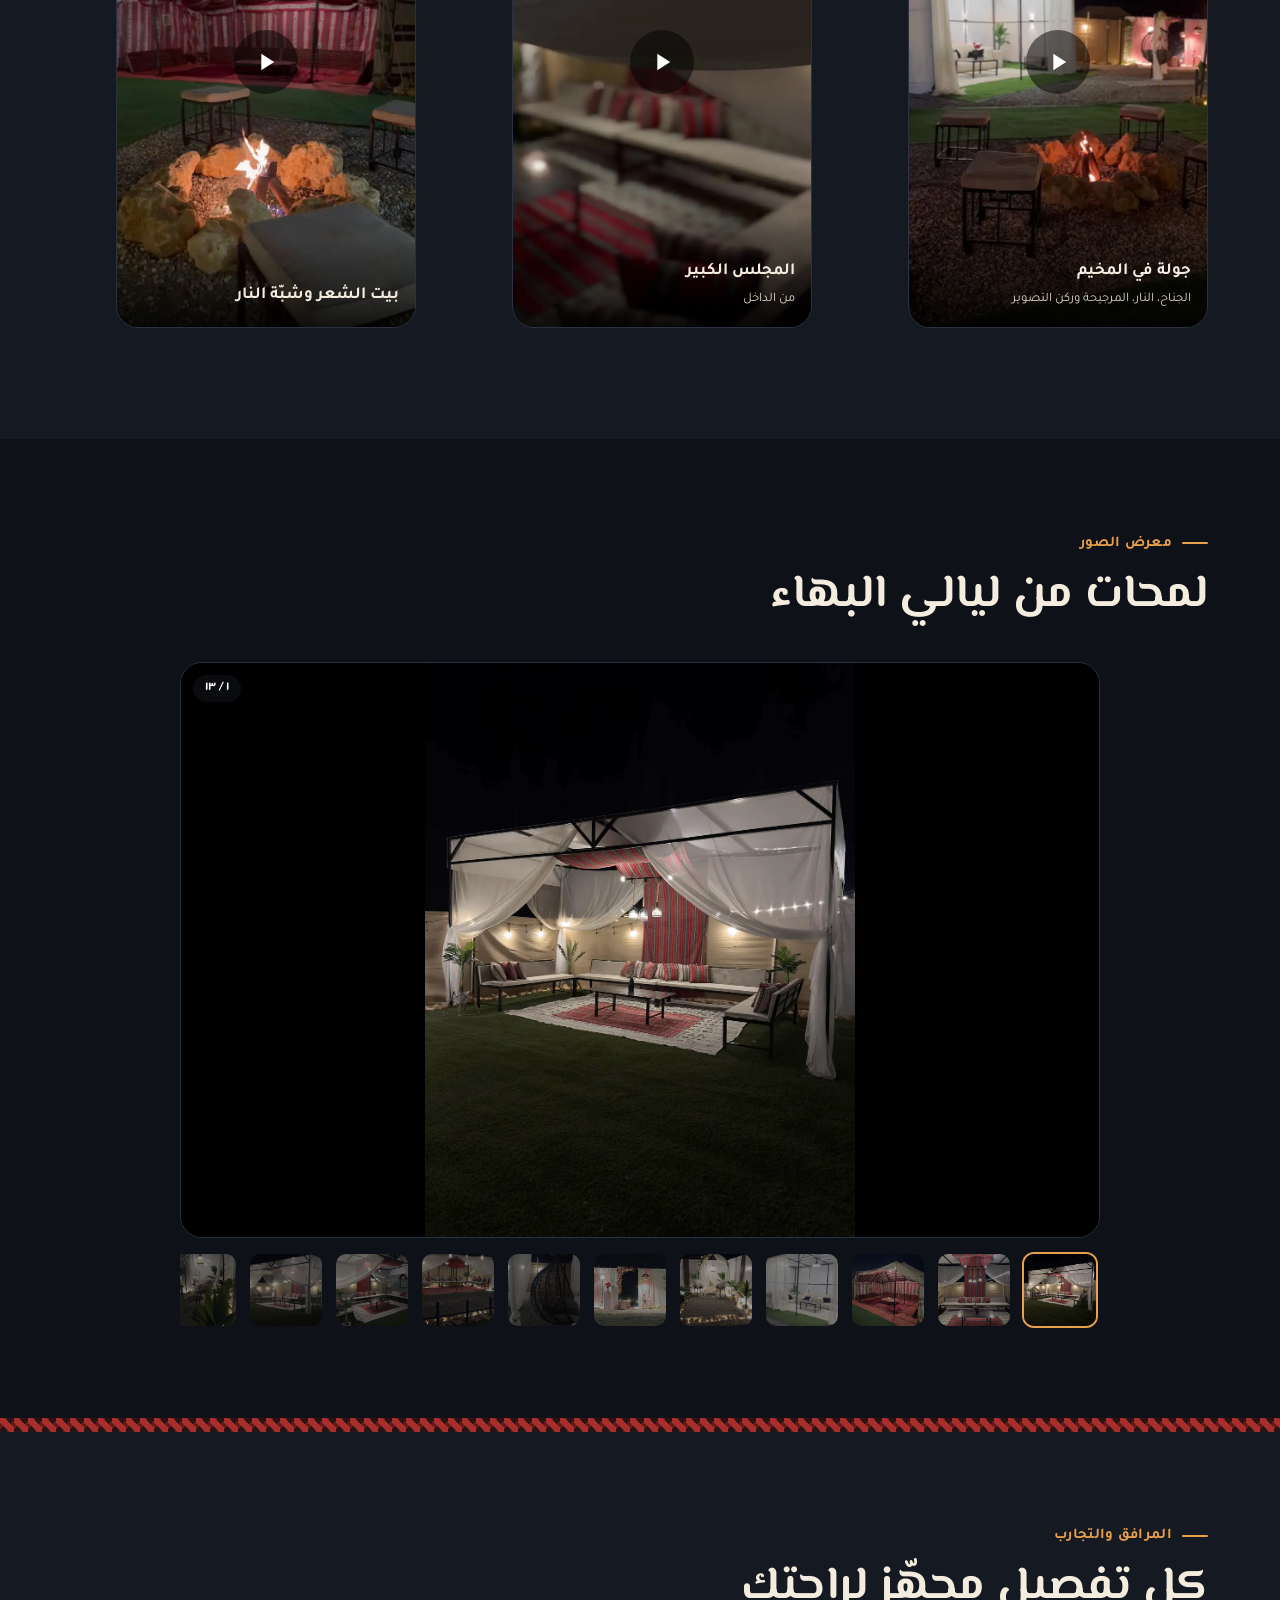
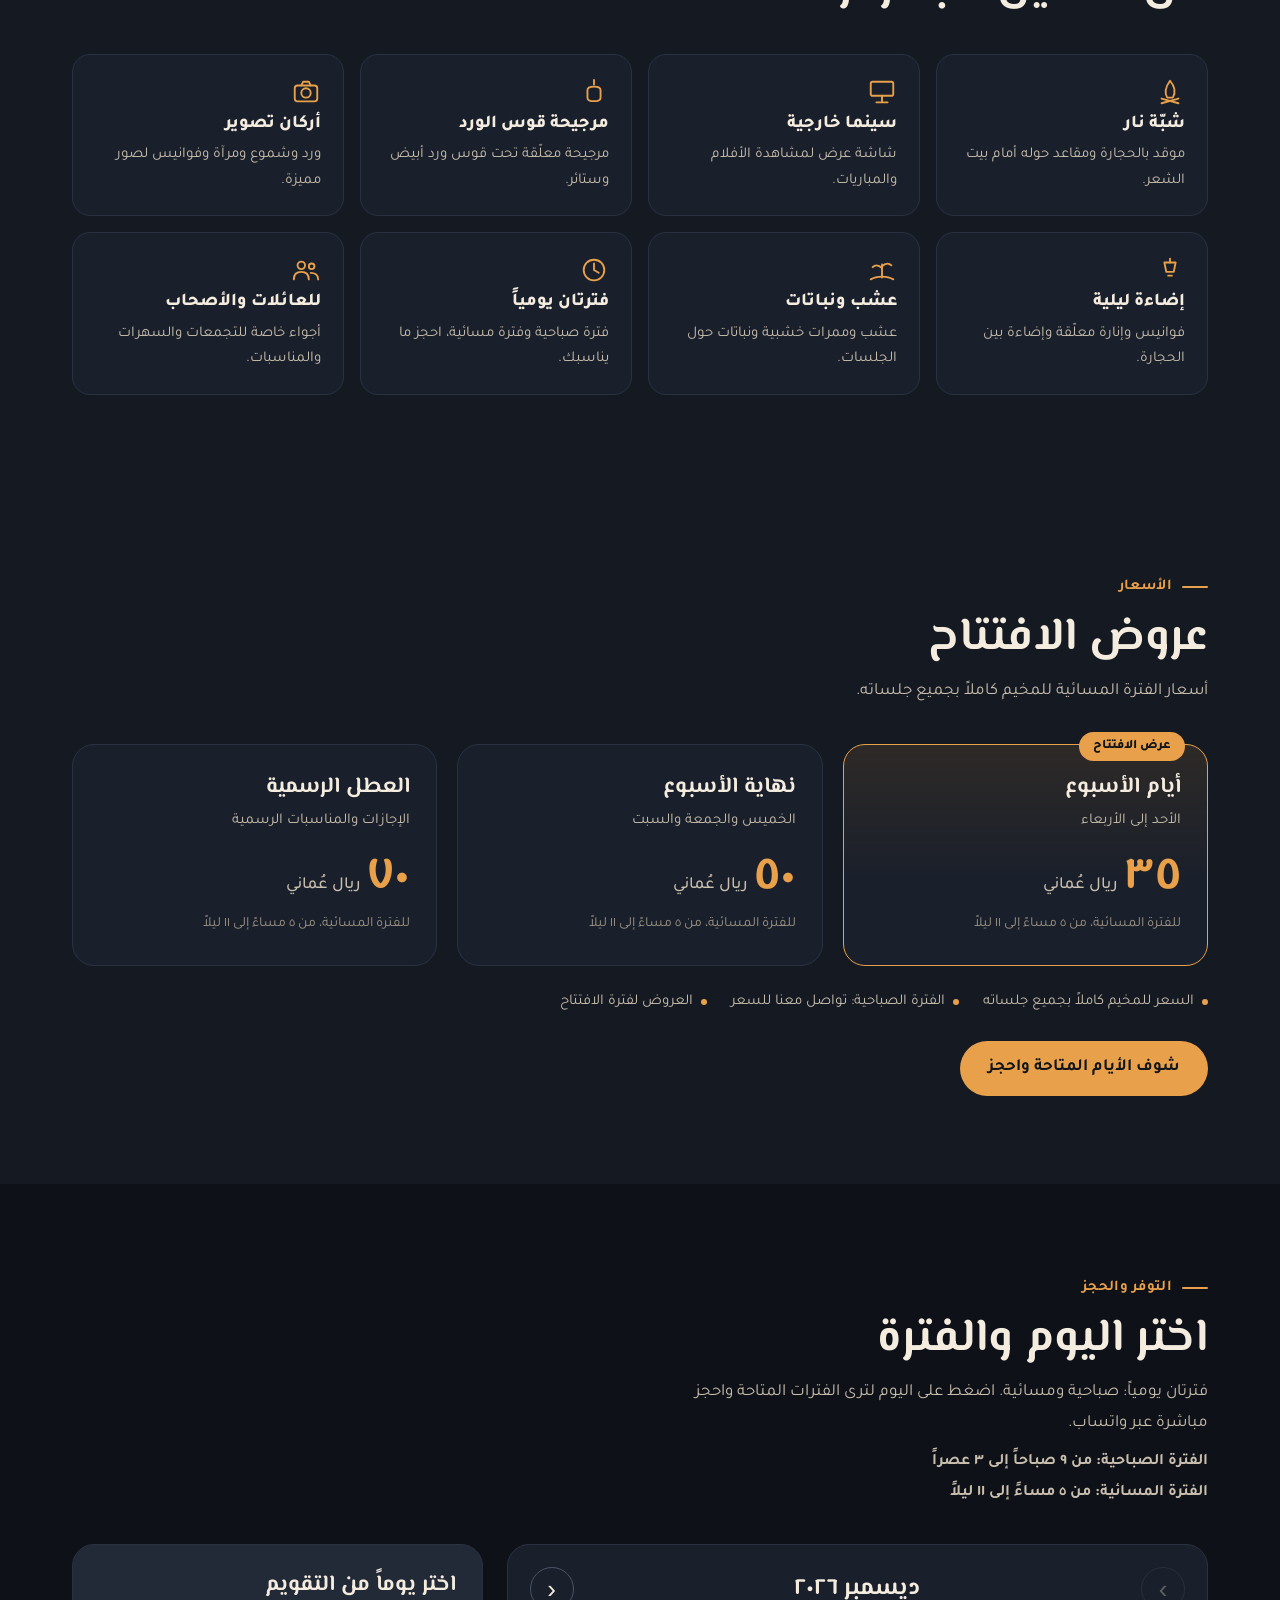
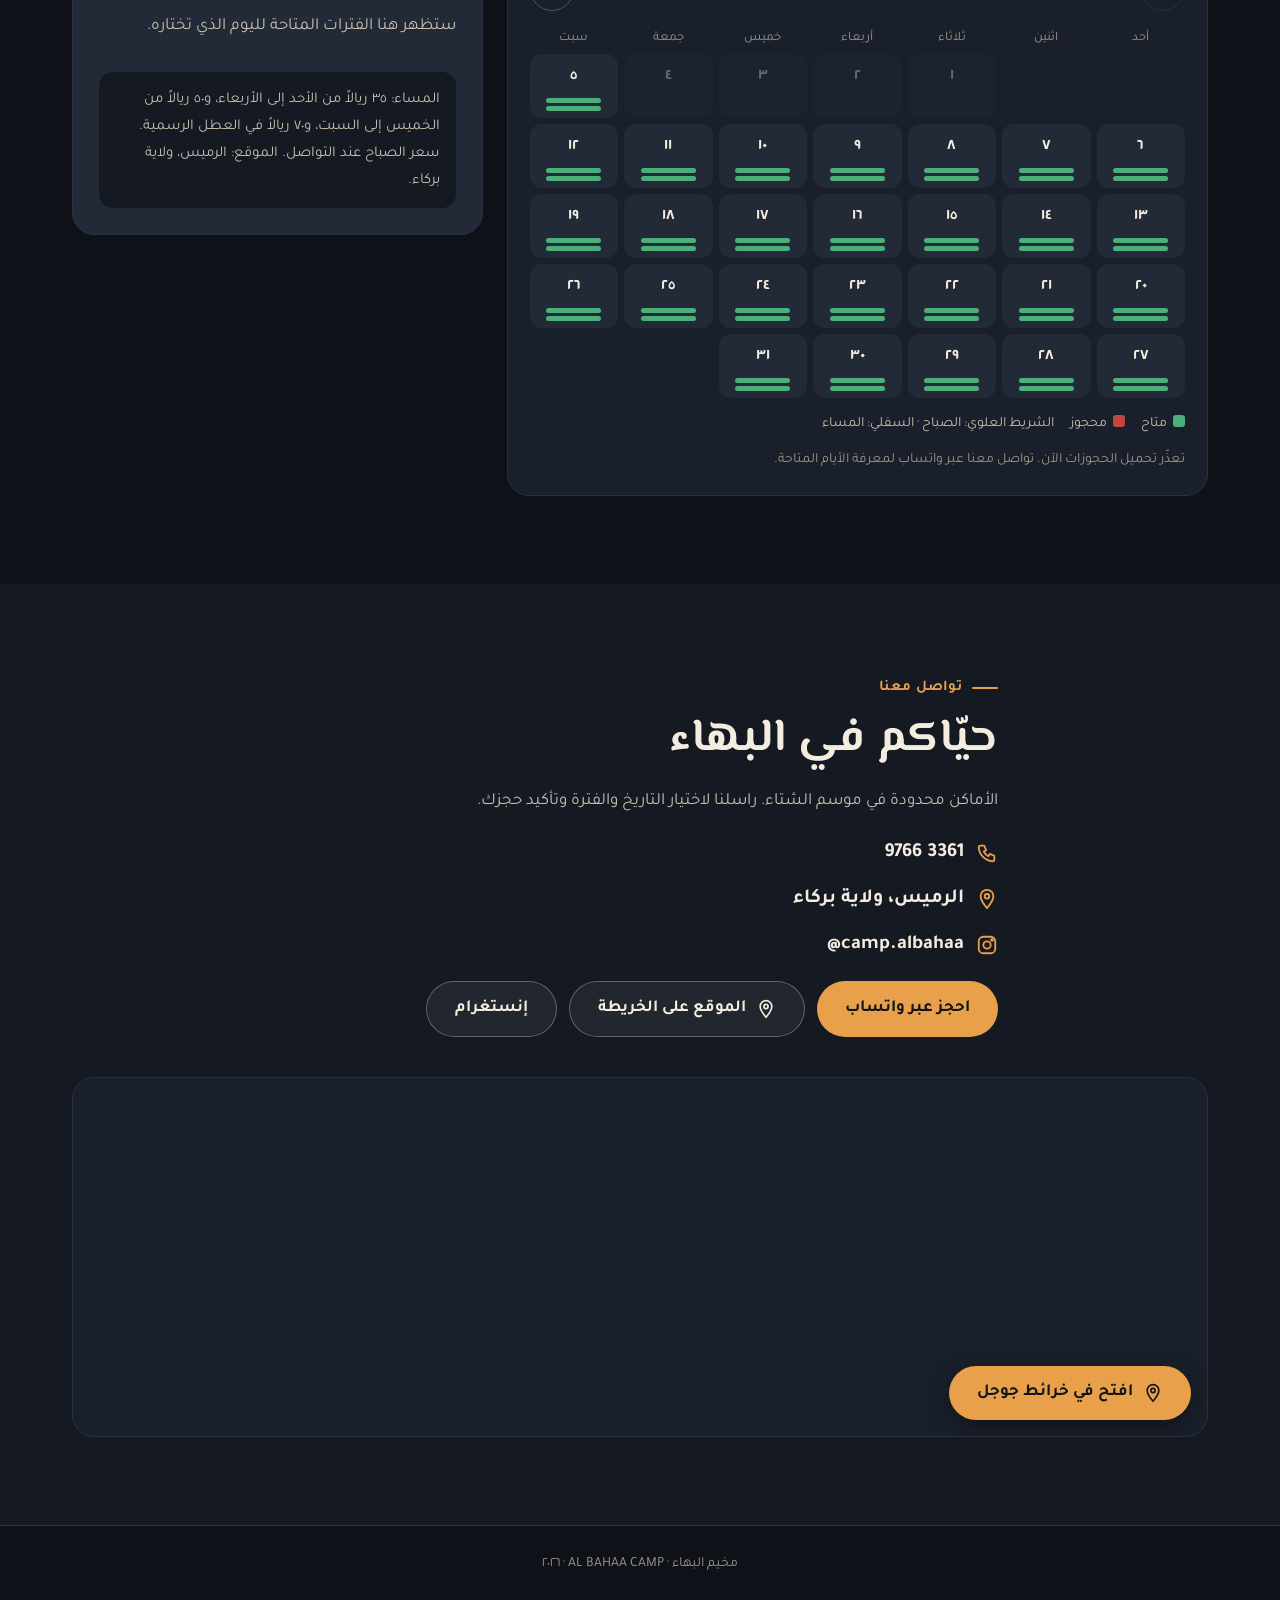
==== commit 4dae356d: "إضافة أوقات الفترتين Co-Authored-By: Claude Opus 5.5 <noreply@anthropic.com> Claude-Session: https:/" ====
--- a/index.html
+++ b/index.html
@@ -208,6 +208,7 @@
 .price .amt{font-family:'El Messiri',serif;font-weight:700;font-size:48px;color:var(--gold);line-height:1.2;margin-top:8px}
 .price .amt small{font-family:'Tajawal',sans-serif;font-size:17px;color:var(--muted);font-weight:500;margin-right:6px}
 .price .per{color:var(--dim);font-size:14px}
+.times{margin:12px 0 0;color:var(--gold2);font-weight:700;font-size:16px;line-height:1.9}
 .price-notes{display:flex;flex-wrap:wrap;gap:10px 24px;margin-top:22px;color:var(--muted);font-size:15px}
 .price-notes span{display:inline-flex;align-items:center;gap:8px}
 .price-notes span::before{content:"";width:6px;height:6px;border-radius:50%;background:var(--gold)}
@@ -457,9 +458,9 @@
  <div class="wrap">
   <div class="sec-head"><div><span class="eyebrow">الأسعار</span><h2>عروض الافتتاح</h2><p>أسعار الفترة المسائية للمخيم كاملاً بجميع جلساته.</p></div></div>
   <div class="prices">
-   <div class="price hot"><span class="badge">عرض الافتتاح</span><h3>أيام الأسبوع</h3><span class="days">الأحد إلى الأربعاء</span><div class="amt">٣٥<small>ريال عُماني</small></div><span class="per">للفترة المسائية</span></div>
-   <div class="price"><h3>نهاية الأسبوع</h3><span class="days">الخميس والجمعة والسبت</span><div class="amt">٥٠<small>ريال عُماني</small></div><span class="per">للفترة المسائية</span></div>
-   <div class="price"><h3>العطل الرسمية</h3><span class="days">الإجازات والمناسبات الرسمية</span><div class="amt">٧٠<small>ريال عُماني</small></div><span class="per">للفترة المسائية</span></div>
+   <div class="price hot"><span class="badge">عرض الافتتاح</span><h3>أيام الأسبوع</h3><span class="days">الأحد إلى الأربعاء</span><div class="amt">٣٥<small>ريال عُماني</small></div><span class="per">للفترة المسائية، من ٥ مساءً إلى ١١ ليلاً</span></div>
+   <div class="price"><h3>نهاية الأسبوع</h3><span class="days">الخميس والجمعة والسبت</span><div class="amt">٥٠<small>ريال عُماني</small></div><span class="per">للفترة المسائية، من ٥ مساءً إلى ١١ ليلاً</span></div>
+   <div class="price"><h3>العطل الرسمية</h3><span class="days">الإجازات والمناسبات الرسمية</span><div class="amt">٧٠<small>ريال عُماني</small></div><span class="per">للفترة المسائية، من ٥ مساءً إلى ١١ ليلاً</span></div>
   </div>
   <div class="price-notes"><span>السعر للمخيم كاملاً بجميع جلساته</span><span>الفترة الصباحية: تواصل معنا للسعر</span><span>العروض لفترة الافتتاح</span></div>
   <div style="margin-top:26px"><a class="btn btn-gold" href="#booking">شوف الأيام المتاحة واحجز</a></div>
@@ -468,7 +469,7 @@
 
 <section class="sec" id="booking">
  <div class="wrap">
-  <div class="sec-head"><div><span class="eyebrow">التوفر والحجز</span><h2>اختر اليوم والفترة</h2><p>فترتان يومياً: صباحية ومسائية. اضغط على اليوم لترى الفترات المتاحة واحجز مباشرة عبر واتساب.</p></div></div>
+  <div class="sec-head"><div><span class="eyebrow">التوفر والحجز</span><h2>اختر اليوم والفترة</h2><p>فترتان يومياً: صباحية ومسائية. اضغط على اليوم لترى الفترات المتاحة واحجز مباشرة عبر واتساب.</p><p class="times">الفترة الصباحية: من ٩ صباحاً إلى ٣ عصراً<br>الفترة المسائية: من ٥ مساءً إلى ١١ ليلاً</p></div></div>
   <div class="cal-wrap">
    <div class="cal">
     <div class="cal-head">
@@ -655,7 +656,8 @@
  var label=DAYS[dt.getDay()]+' '+dt.getDate()+' '+MONTHS[dt.getMonth()]+' '+dt.getFullYear();
  var msg='السلام عليكم، أرغب بحجز الفترة ال'+name+'ية في مخيم البهاء يوم '+label+'. هل متاحة؟';
  var pr=name==='مسائ'?(([4,5,6].indexOf(dt.getDay())>=0)?'٥٠ ر.ع':'٣٥ ر.ع'):'';
- return '<div class="slot"><b>الفترة ال'+name+'ية</b>'+(pr&&!isB?'<span class="pr">'+pr+'</span>':'')+(isB?'<span class="tag">محجوزة</span>':'<a href="https://wa.me/'+WA+'?text='+encodeURIComponent(msg)+'" target="_blank" rel="noopener">احجز</a>')+'</div>'}
+ var tm=name==='صباح'?'من ٩ صباحاً إلى ٣ عصراً':'من ٥ مساءً إلى ١١ ليلاً';
+ return '<div class="slot"><b>الفترة ال'+name+'ية<small style="display:block;font-weight:400;font-size:13px;color:var(--dim)">'+tm+'</small></b>'+(pr&&!isB?'<span class="pr">'+pr+'</span>':'')+(isB?'<span class="tag">محجوزة</span>':'<a href="https://wa.me/'+WA+'?text='+encodeURIComponent(msg)+'" target="_blank" rel="noopener">احجز</a>')+'</div>'}
 function panel(dt){
  var b=booked[key(dt)]||{};
  document.getElementById('panelDate').textContent=DAYS[dt.getDay()]+' '+toAr(dt.getDate())+' '+MONTHS[dt.getMonth()];
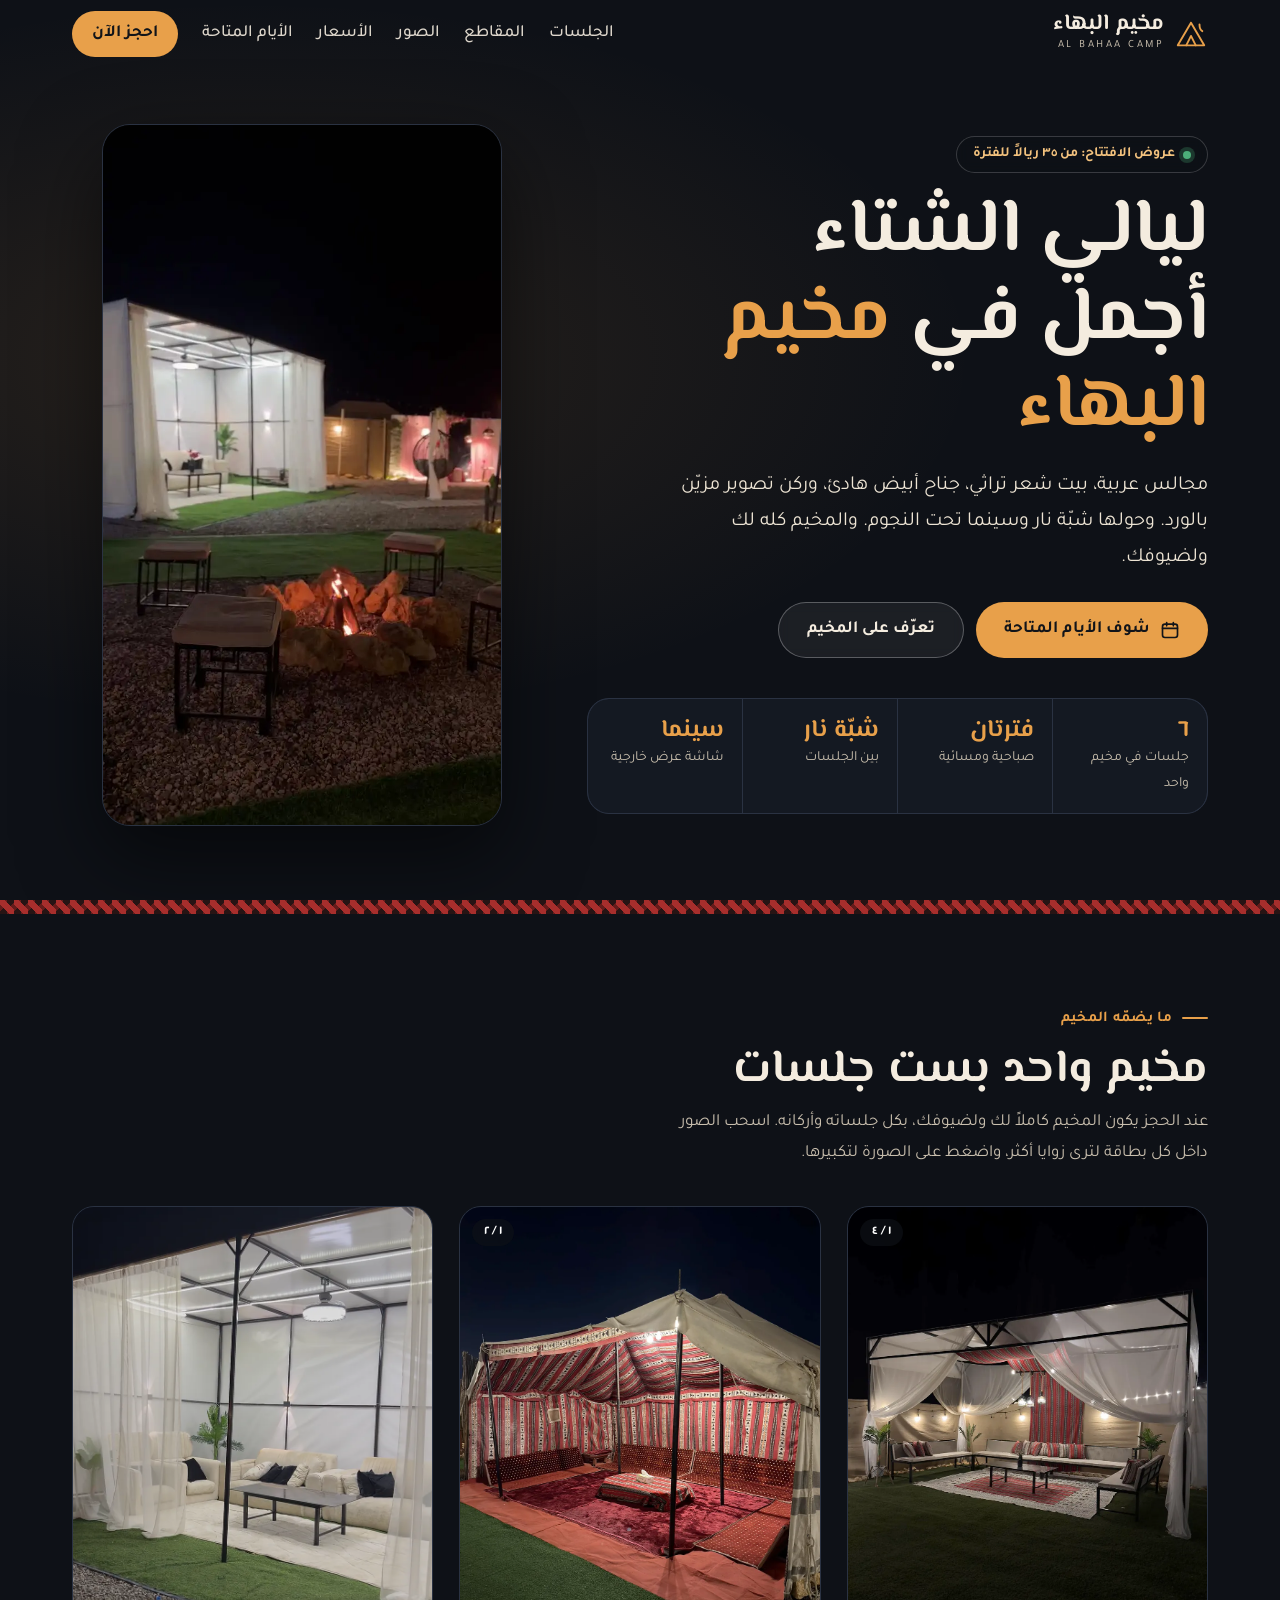
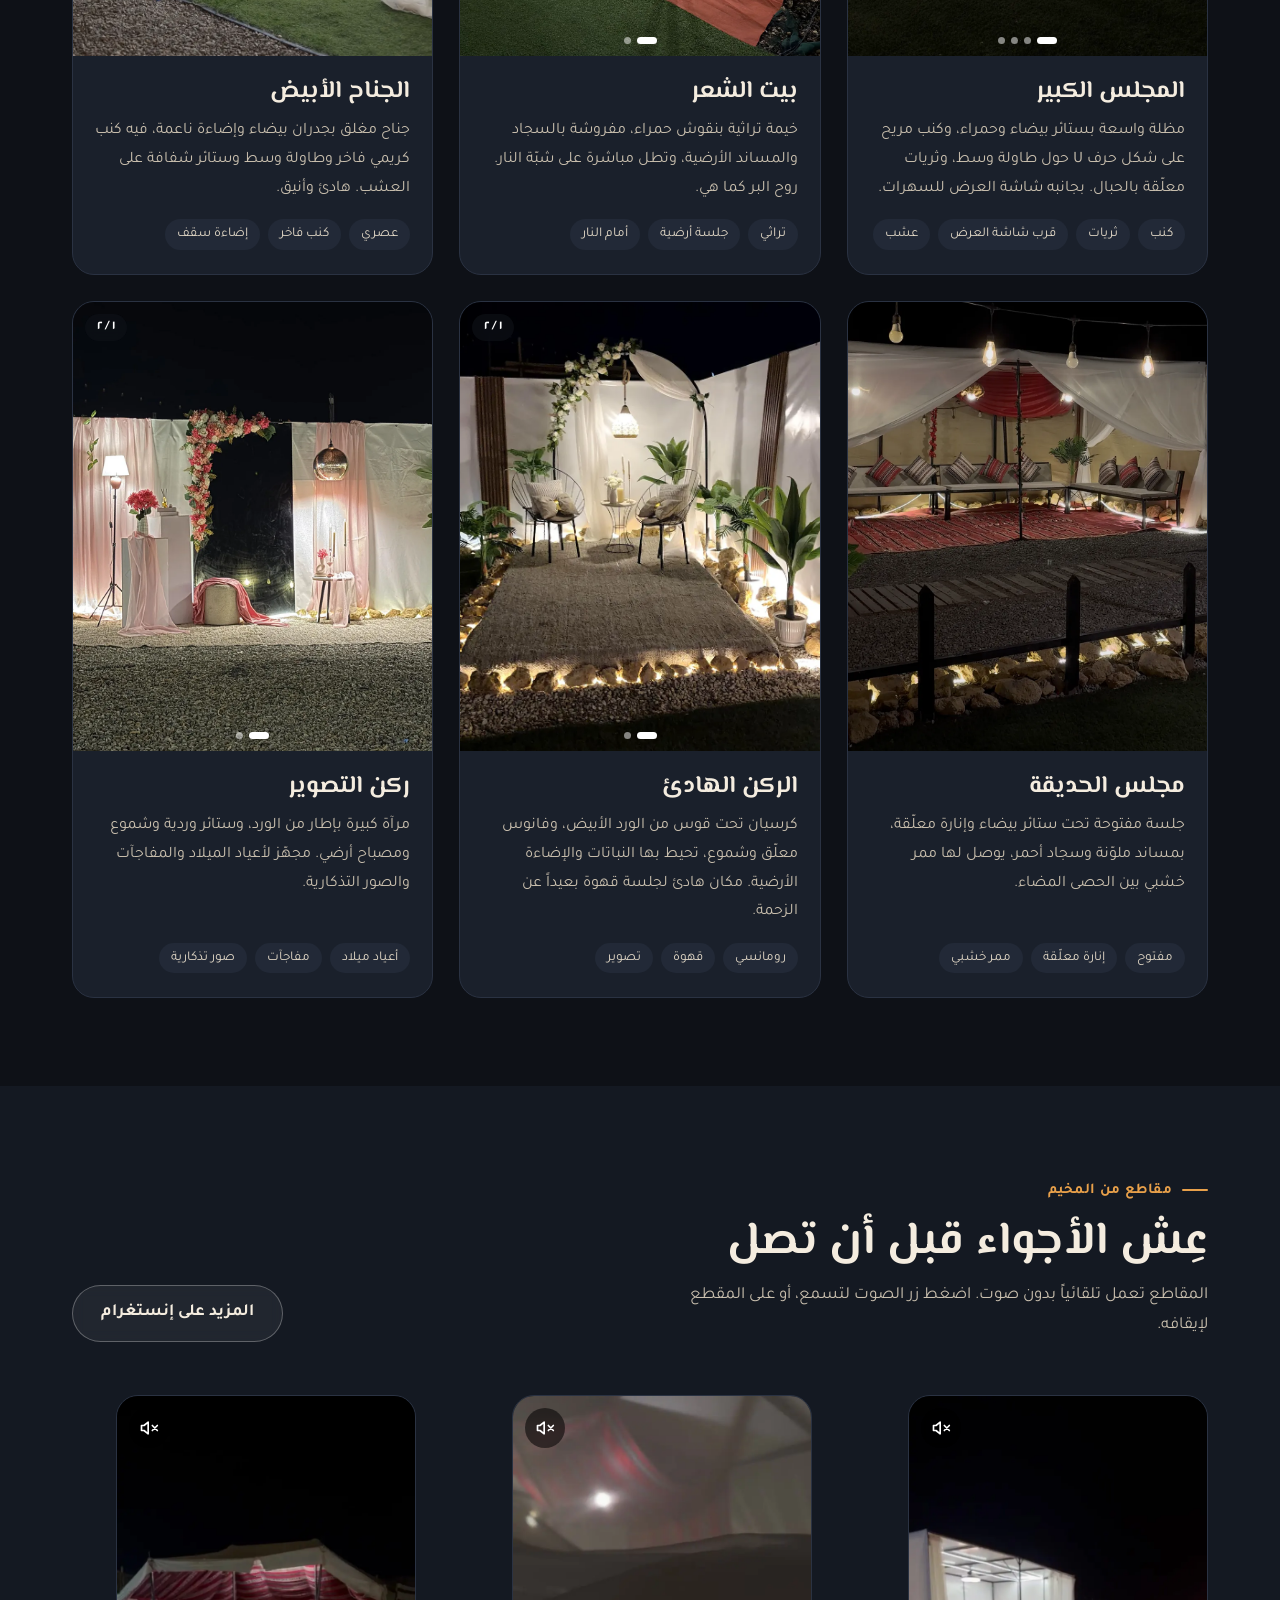
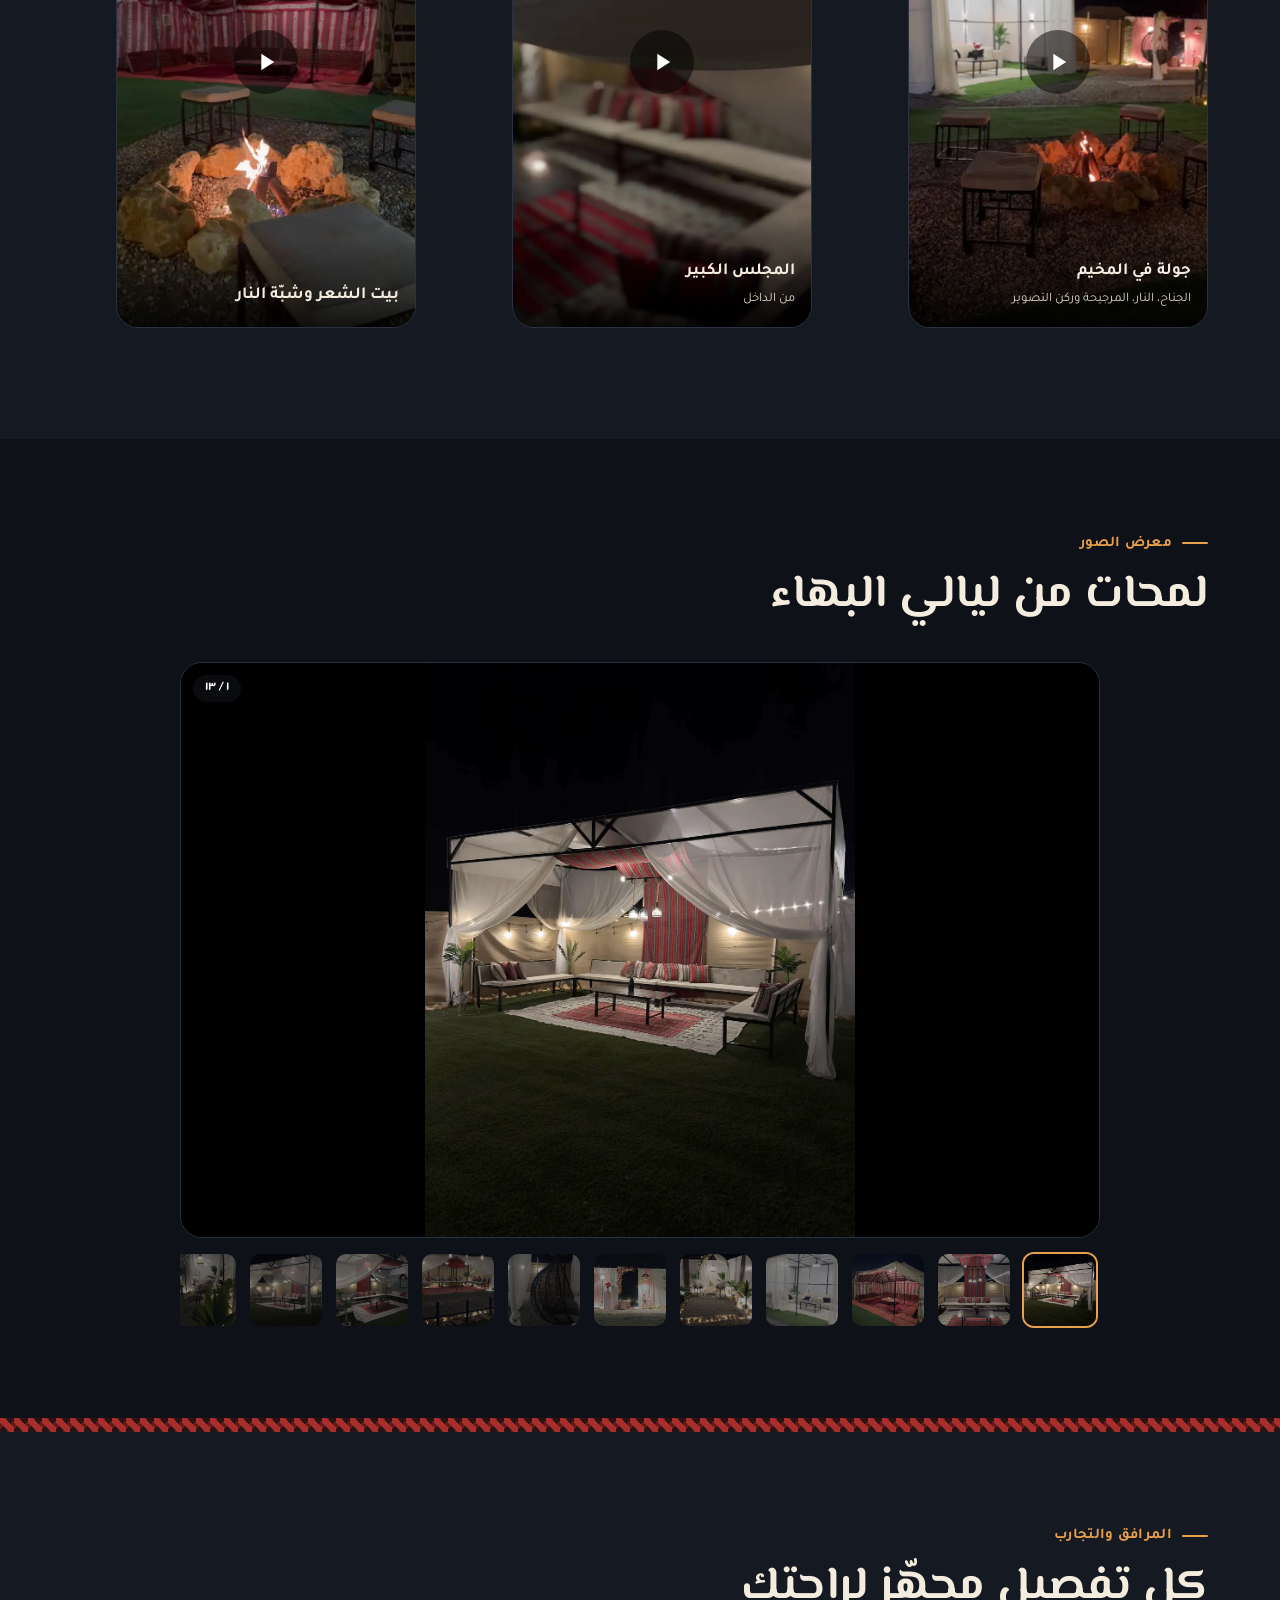
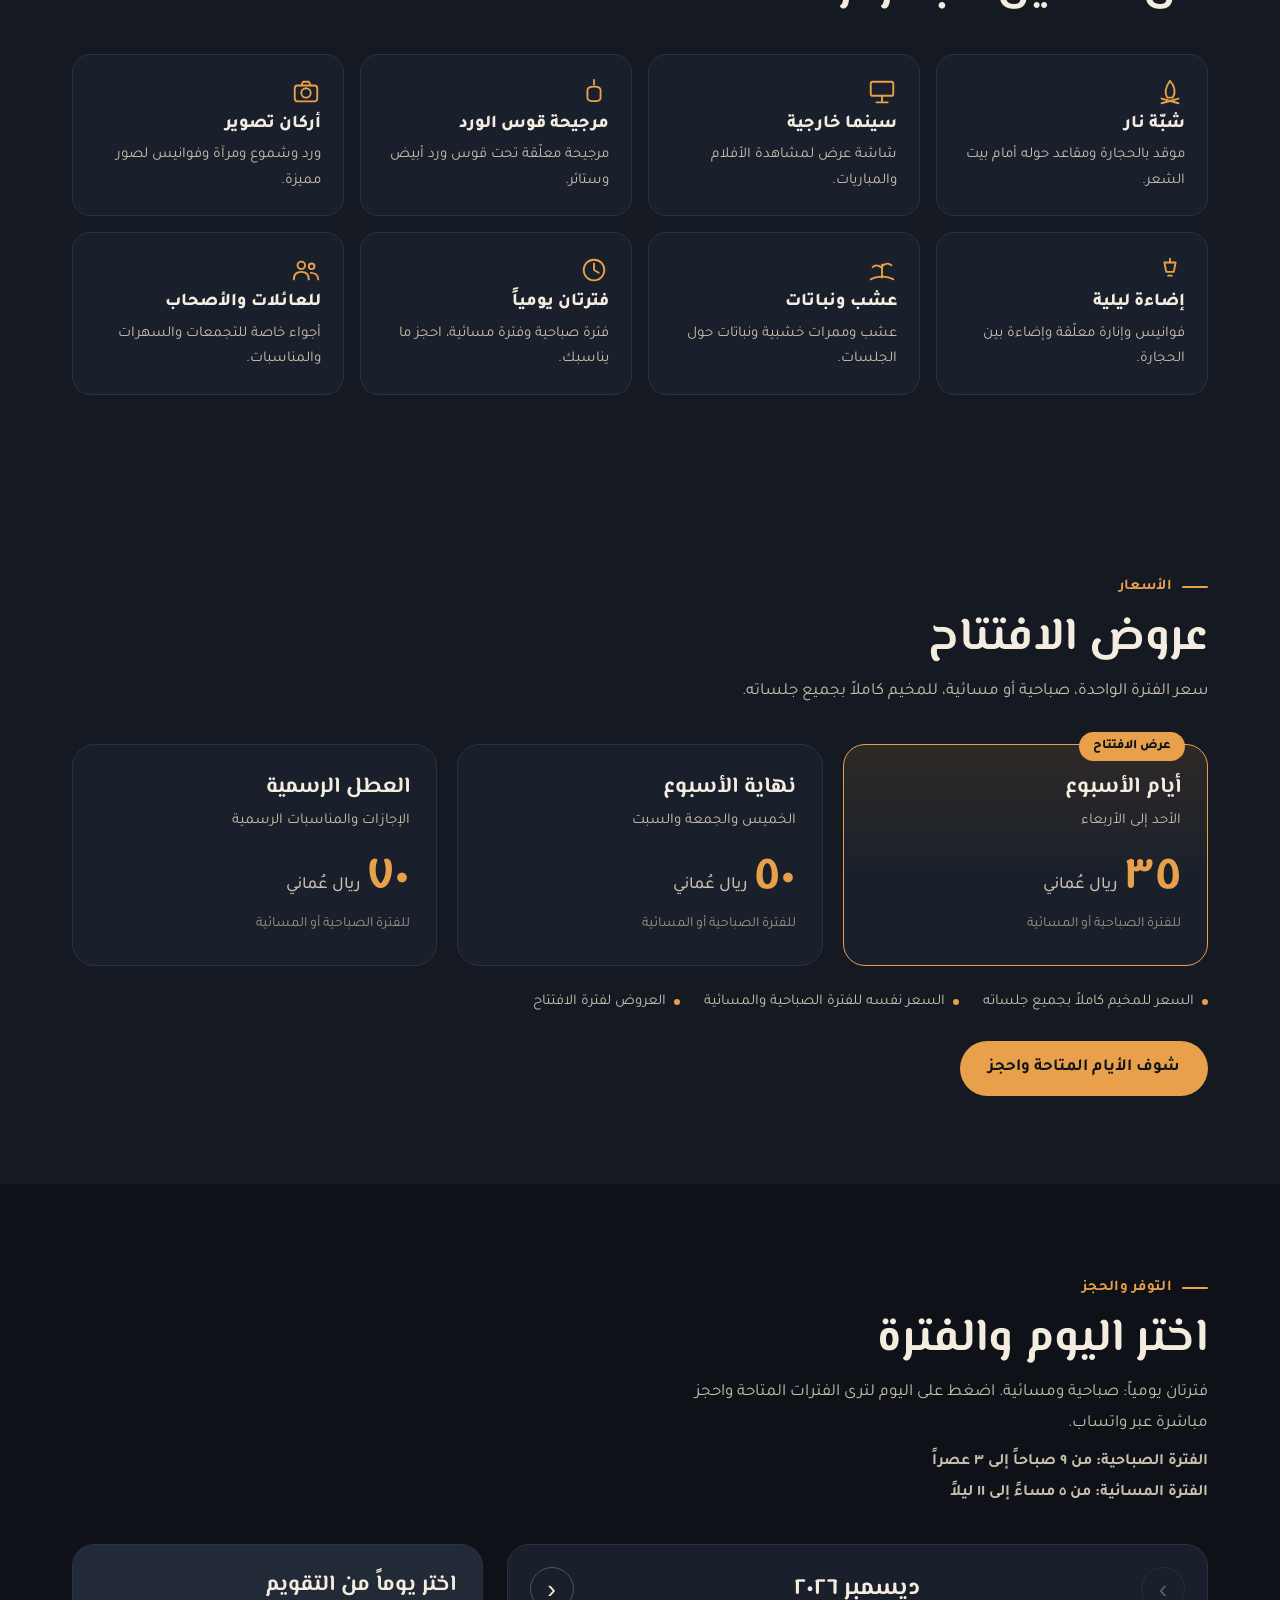
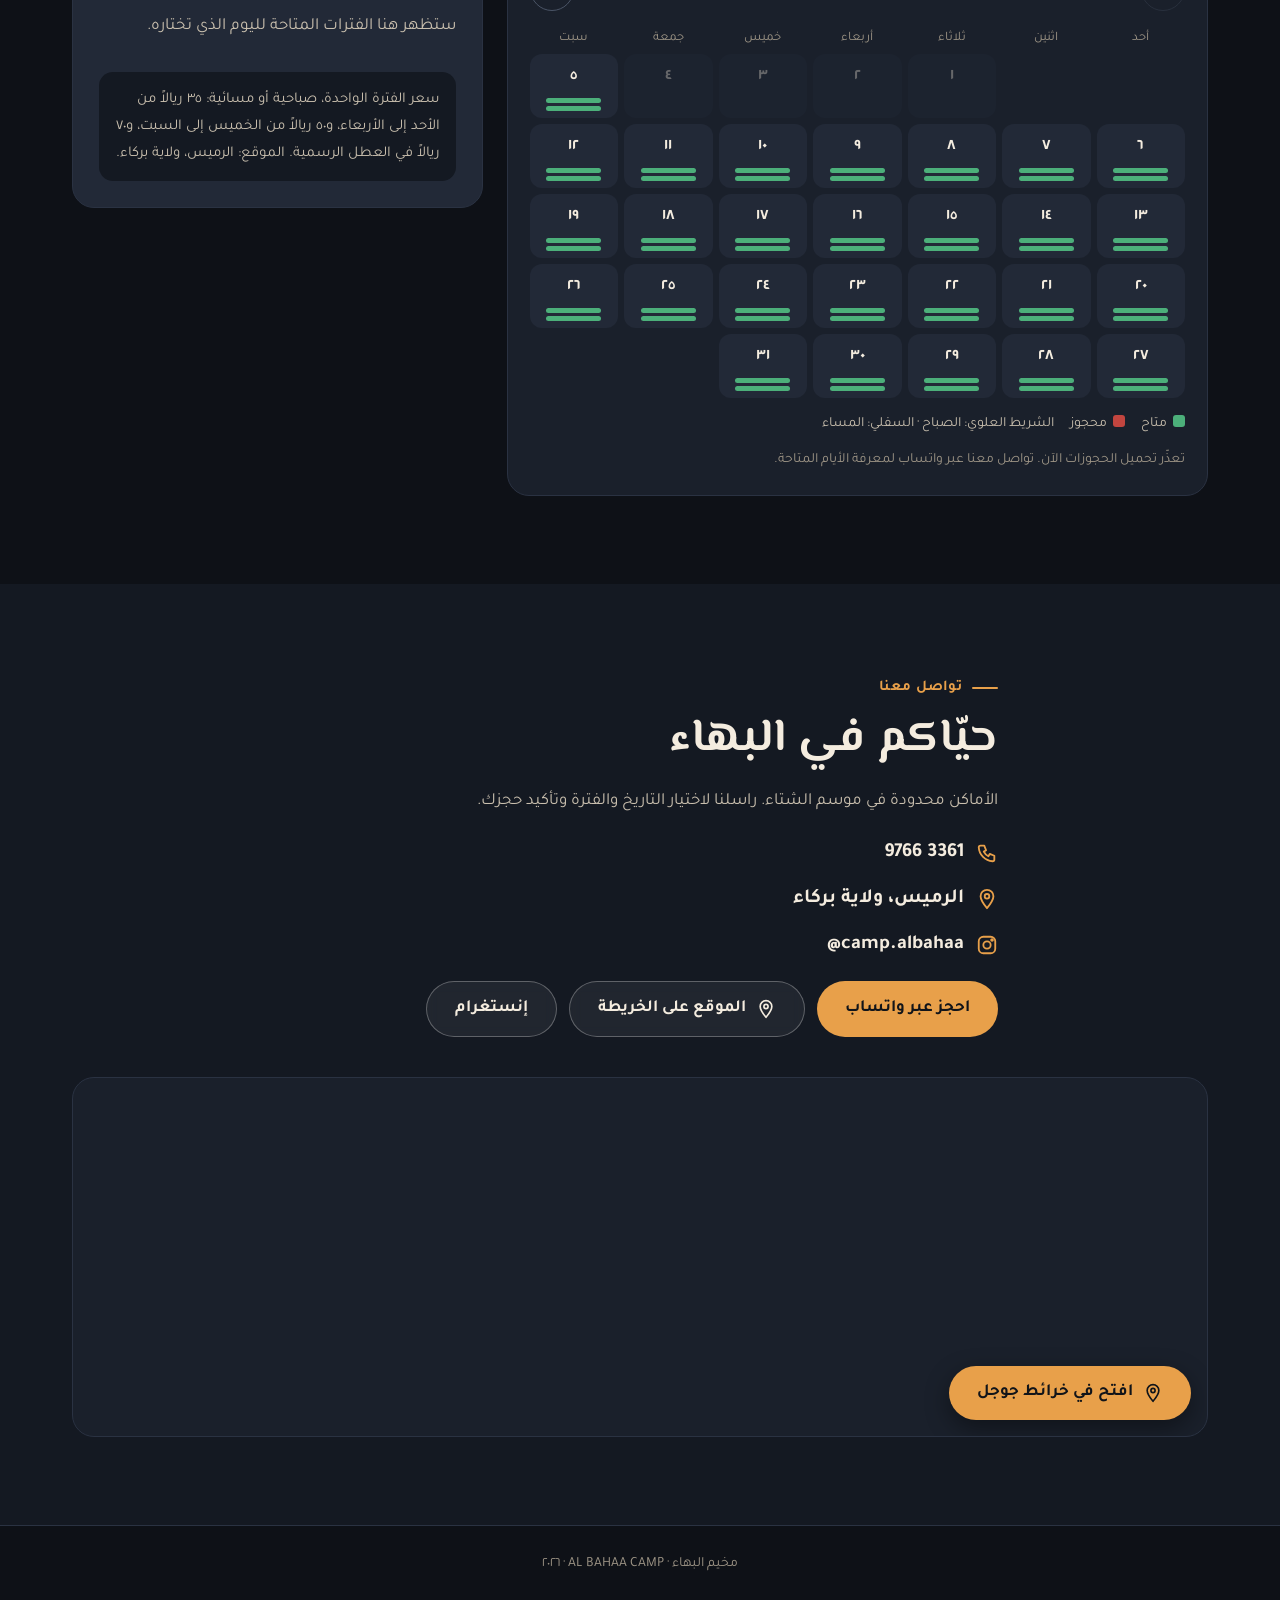
==== commit c5b40480: "سعر الصباح مثل المساء Co-Authored-By: Claude Opus 5.5 <noreply@anthropic.com> Claude-Session: https:" ====
--- a/index.html
+++ b/index.html
@@ -281,7 +281,7 @@
    </video>
   </div>
   <div class="hero-text">
-   <span class="chip"><i></i>عروض الافتتاح: المساء من ٣٥ ريالاً</span>
+   <span class="chip"><i></i>عروض الافتتاح: من ٣٥ ريالاً للفترة</span>
    <h1>ليالي الشتاء<br>أجمل في <span>مخيم البهاء</span></h1>
    <p class="lead">مجالس عربية، بيت شعر تراثي، جناح أبيض هادئ، وركن تصوير مزيّن بالورد. وحولها شبّة نار وسينما تحت النجوم. والمخيم كله لك ولضيوفك.</p>
    <div class="cta">
@@ -456,13 +456,13 @@
 
 <section class="sec sec-alt" id="prices">
  <div class="wrap">
-  <div class="sec-head"><div><span class="eyebrow">الأسعار</span><h2>عروض الافتتاح</h2><p>أسعار الفترة المسائية للمخيم كاملاً بجميع جلساته.</p></div></div>
+  <div class="sec-head"><div><span class="eyebrow">الأسعار</span><h2>عروض الافتتاح</h2><p>سعر الفترة الواحدة، صباحية أو مسائية، للمخيم كاملاً بجميع جلساته.</p></div></div>
   <div class="prices">
-   <div class="price hot"><span class="badge">عرض الافتتاح</span><h3>أيام الأسبوع</h3><span class="days">الأحد إلى الأربعاء</span><div class="amt">٣٥<small>ريال عُماني</small></div><span class="per">للفترة المسائية، من ٥ مساءً إلى ١١ ليلاً</span></div>
-   <div class="price"><h3>نهاية الأسبوع</h3><span class="days">الخميس والجمعة والسبت</span><div class="amt">٥٠<small>ريال عُماني</small></div><span class="per">للفترة المسائية، من ٥ مساءً إلى ١١ ليلاً</span></div>
-   <div class="price"><h3>العطل الرسمية</h3><span class="days">الإجازات والمناسبات الرسمية</span><div class="amt">٧٠<small>ريال عُماني</small></div><span class="per">للفترة المسائية، من ٥ مساءً إلى ١١ ليلاً</span></div>
-  </div>
-  <div class="price-notes"><span>السعر للمخيم كاملاً بجميع جلساته</span><span>الفترة الصباحية: تواصل معنا للسعر</span><span>العروض لفترة الافتتاح</span></div>
+   <div class="price hot"><span class="badge">عرض الافتتاح</span><h3>أيام الأسبوع</h3><span class="days">الأحد إلى الأربعاء</span><div class="amt">٣٥<small>ريال عُماني</small></div><span class="per">للفترة الصباحية أو المسائية</span></div>
+   <div class="price"><h3>نهاية الأسبوع</h3><span class="days">الخميس والجمعة والسبت</span><div class="amt">٥٠<small>ريال عُماني</small></div><span class="per">للفترة الصباحية أو المسائية</span></div>
+   <div class="price"><h3>العطل الرسمية</h3><span class="days">الإجازات والمناسبات الرسمية</span><div class="amt">٧٠<small>ريال عُماني</small></div><span class="per">للفترة الصباحية أو المسائية</span></div>
+  </div>
+  <div class="price-notes"><span>السعر للمخيم كاملاً بجميع جلساته</span><span>السعر نفسه للفترة الصباحية والمسائية</span><span>العروض لفترة الافتتاح</span></div>
   <div style="margin-top:26px"><a class="btn btn-gold" href="#booking">شوف الأيام المتاحة واحجز</a></div>
  </div>
 </section>
@@ -486,7 +486,7 @@
     <h3 id="panelDate">اختر يوماً من التقويم</h3>
     <p id="panelHint" style="margin:0;color:var(--muted)">ستظهر هنا الفترات المتاحة لليوم الذي تختاره.</p>
     <div id="panelSlots" class="slots"></div>
-    <div class="note">المساء: ٣٥ ريالاً من الأحد إلى الأربعاء، و٥٠ ريالاً من الخميس إلى السبت، و٧٠ ريالاً في العطل الرسمية. سعر الصباح عند التواصل. الموقع: الرميس، ولاية بركاء.</div>
+    <div class="note">سعر الفترة الواحدة، صباحية أو مسائية: ٣٥ ريالاً من الأحد إلى الأربعاء، و٥٠ ريالاً من الخميس إلى السبت، و٧٠ ريالاً في العطل الرسمية. الموقع: الرميس، ولاية بركاء.</div>
    </div>
   </div>
  </div>
@@ -655,7 +655,7 @@
 function slot(name,isB,dt){
  var label=DAYS[dt.getDay()]+' '+dt.getDate()+' '+MONTHS[dt.getMonth()]+' '+dt.getFullYear();
  var msg='السلام عليكم، أرغب بحجز الفترة ال'+name+'ية في مخيم البهاء يوم '+label+'. هل متاحة؟';
- var pr=name==='مسائ'?(([4,5,6].indexOf(dt.getDay())>=0)?'٥٠ ر.ع':'٣٥ ر.ع'):'';
+ var pr=([4,5,6].indexOf(dt.getDay())>=0)?'٥٠ ر.ع':'٣٥ ر.ع';
  var tm=name==='صباح'?'من ٩ صباحاً إلى ٣ عصراً':'من ٥ مساءً إلى ١١ ليلاً';
  return '<div class="slot"><b>الفترة ال'+name+'ية<small style="display:block;font-weight:400;font-size:13px;color:var(--dim)">'+tm+'</small></b>'+(pr&&!isB?'<span class="pr">'+pr+'</span>':'')+(isB?'<span class="tag">محجوزة</span>':'<a href="https://wa.me/'+WA+'?text='+encodeURIComponent(msg)+'" target="_blank" rel="noopener">احجز</a>')+'</div>'}
 function panel(dt){
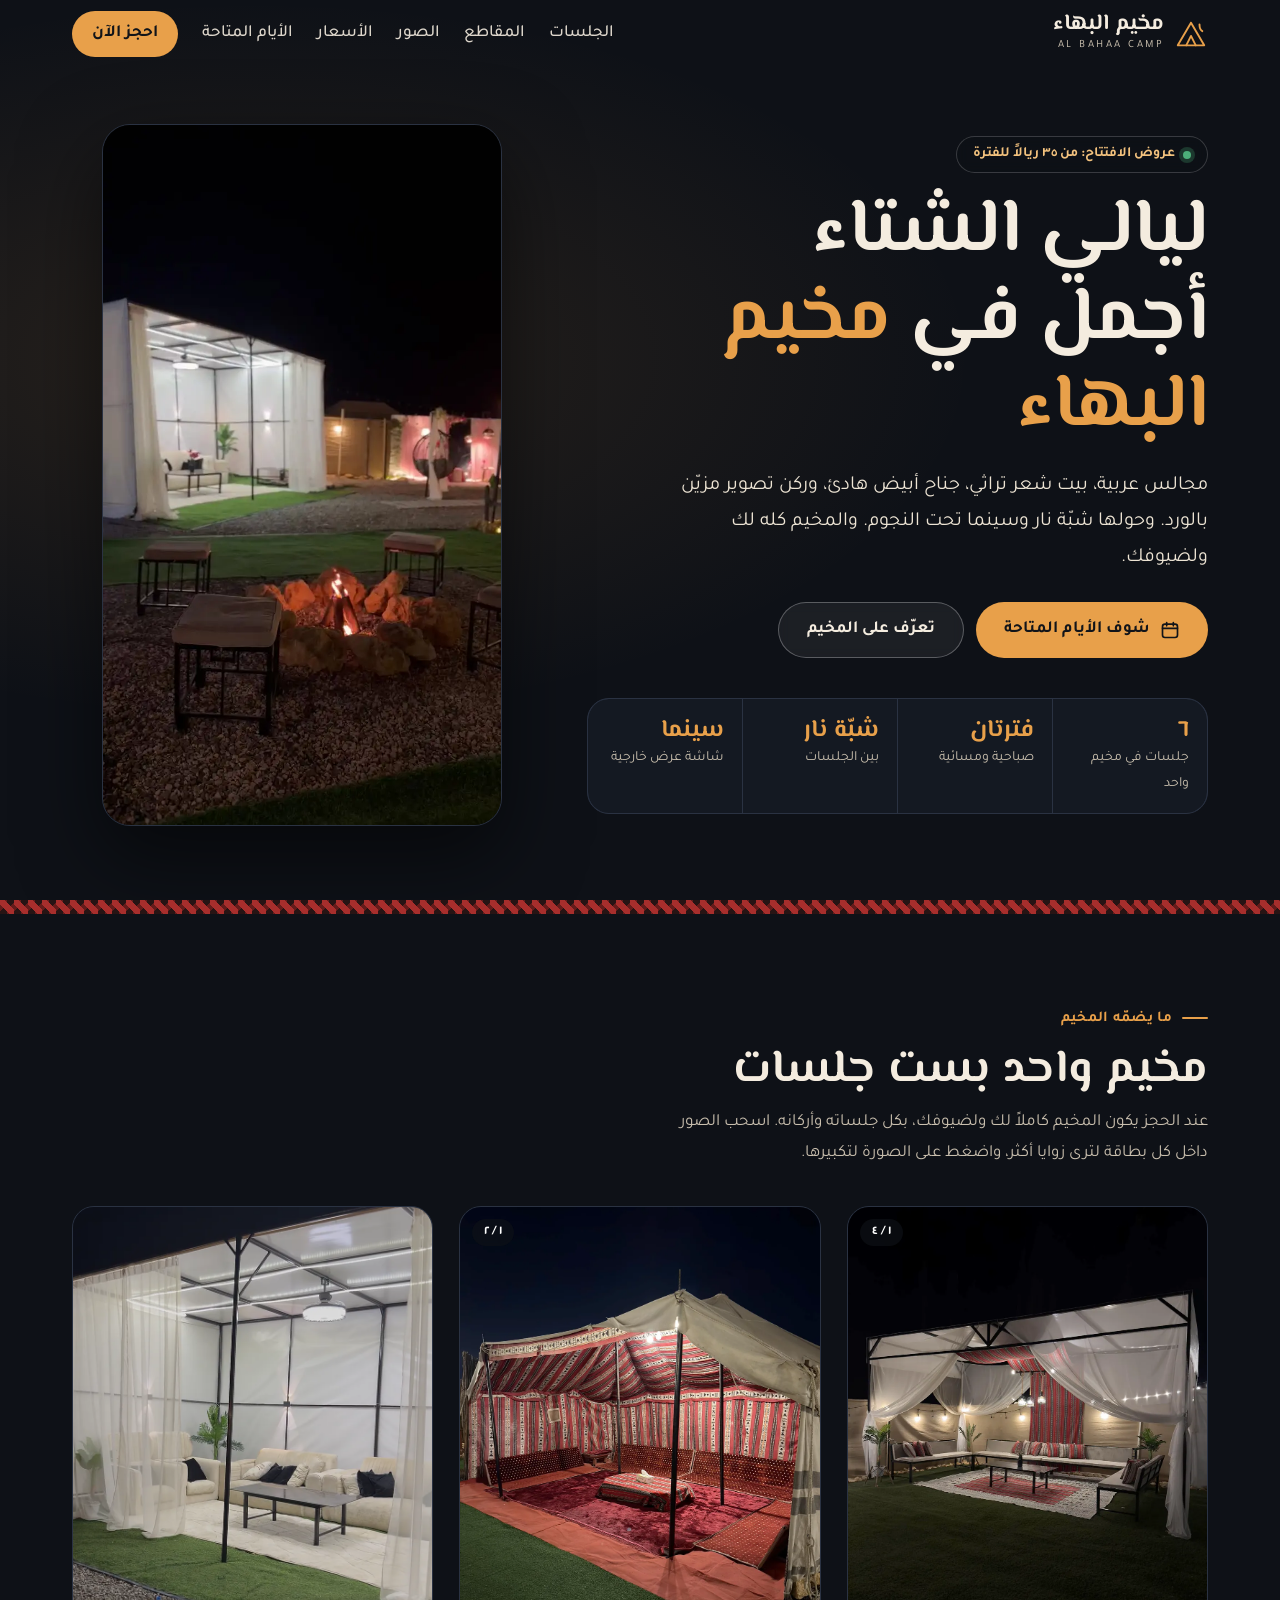
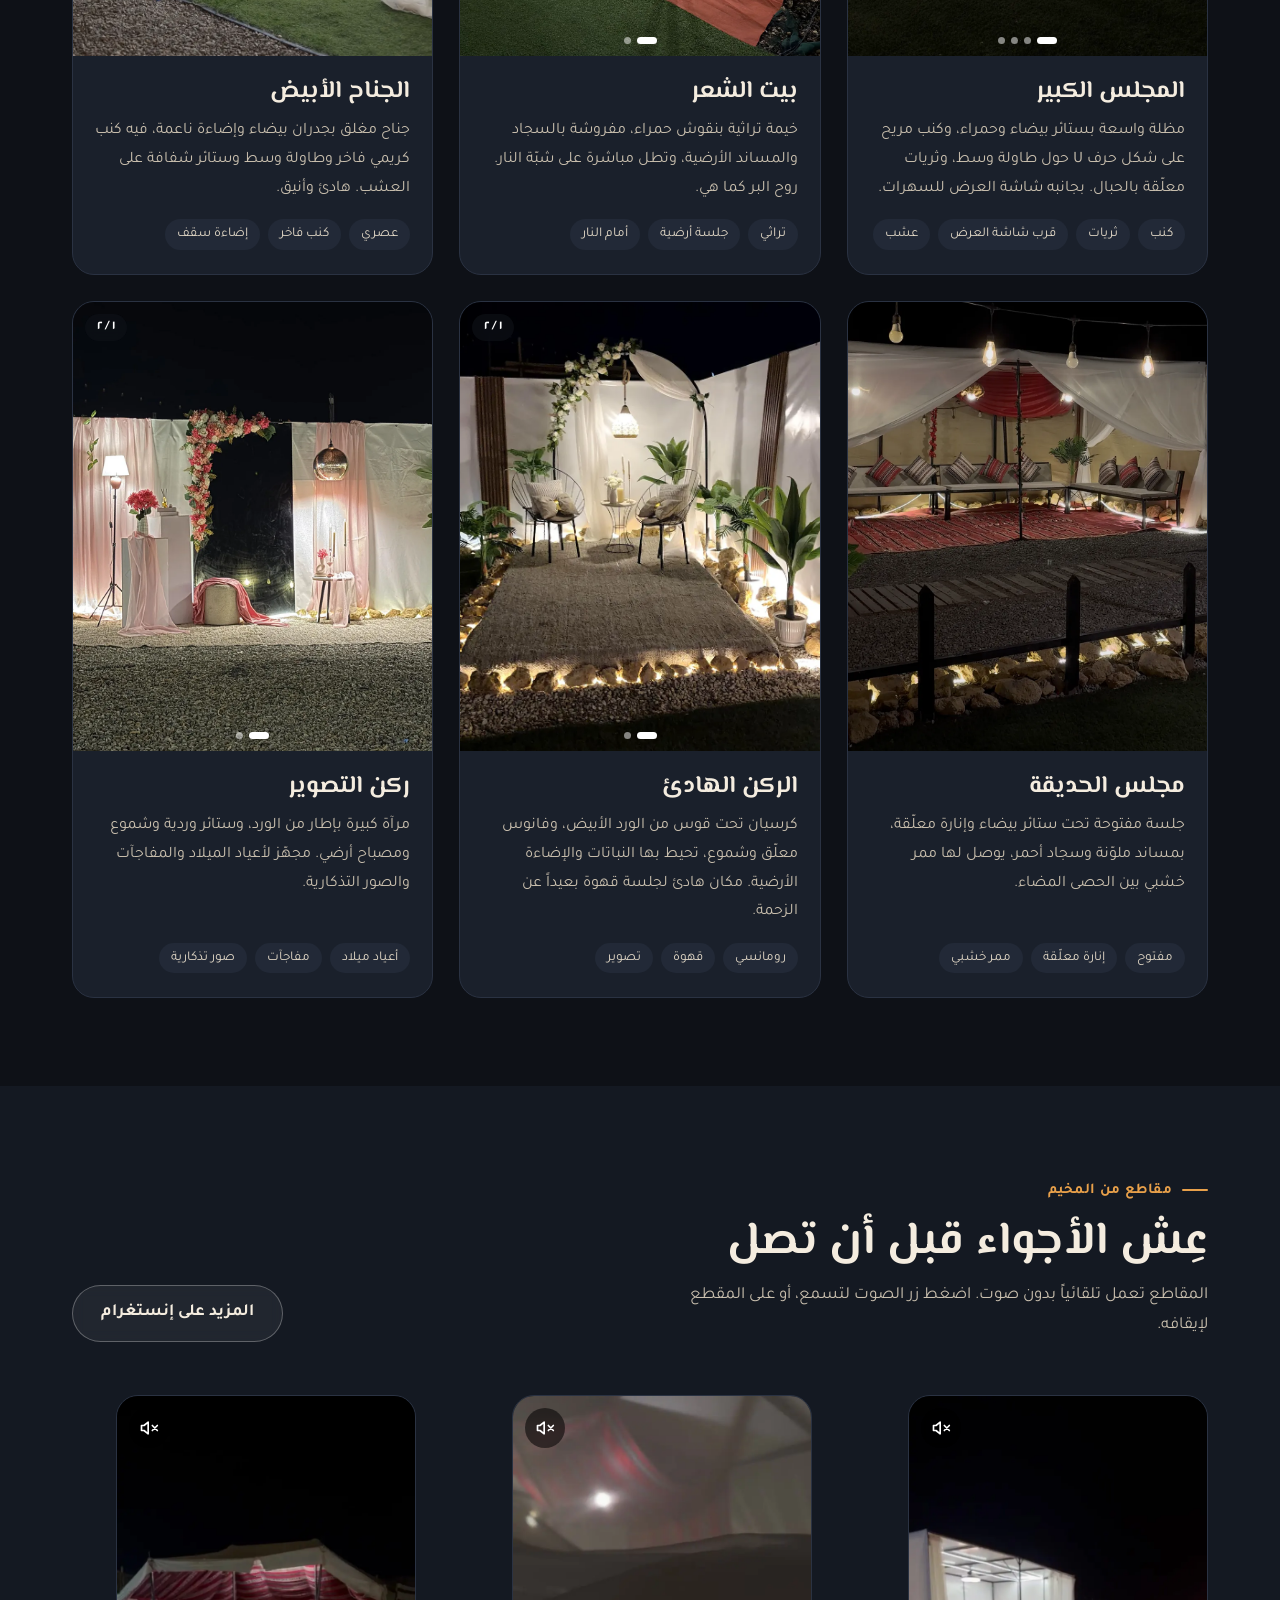
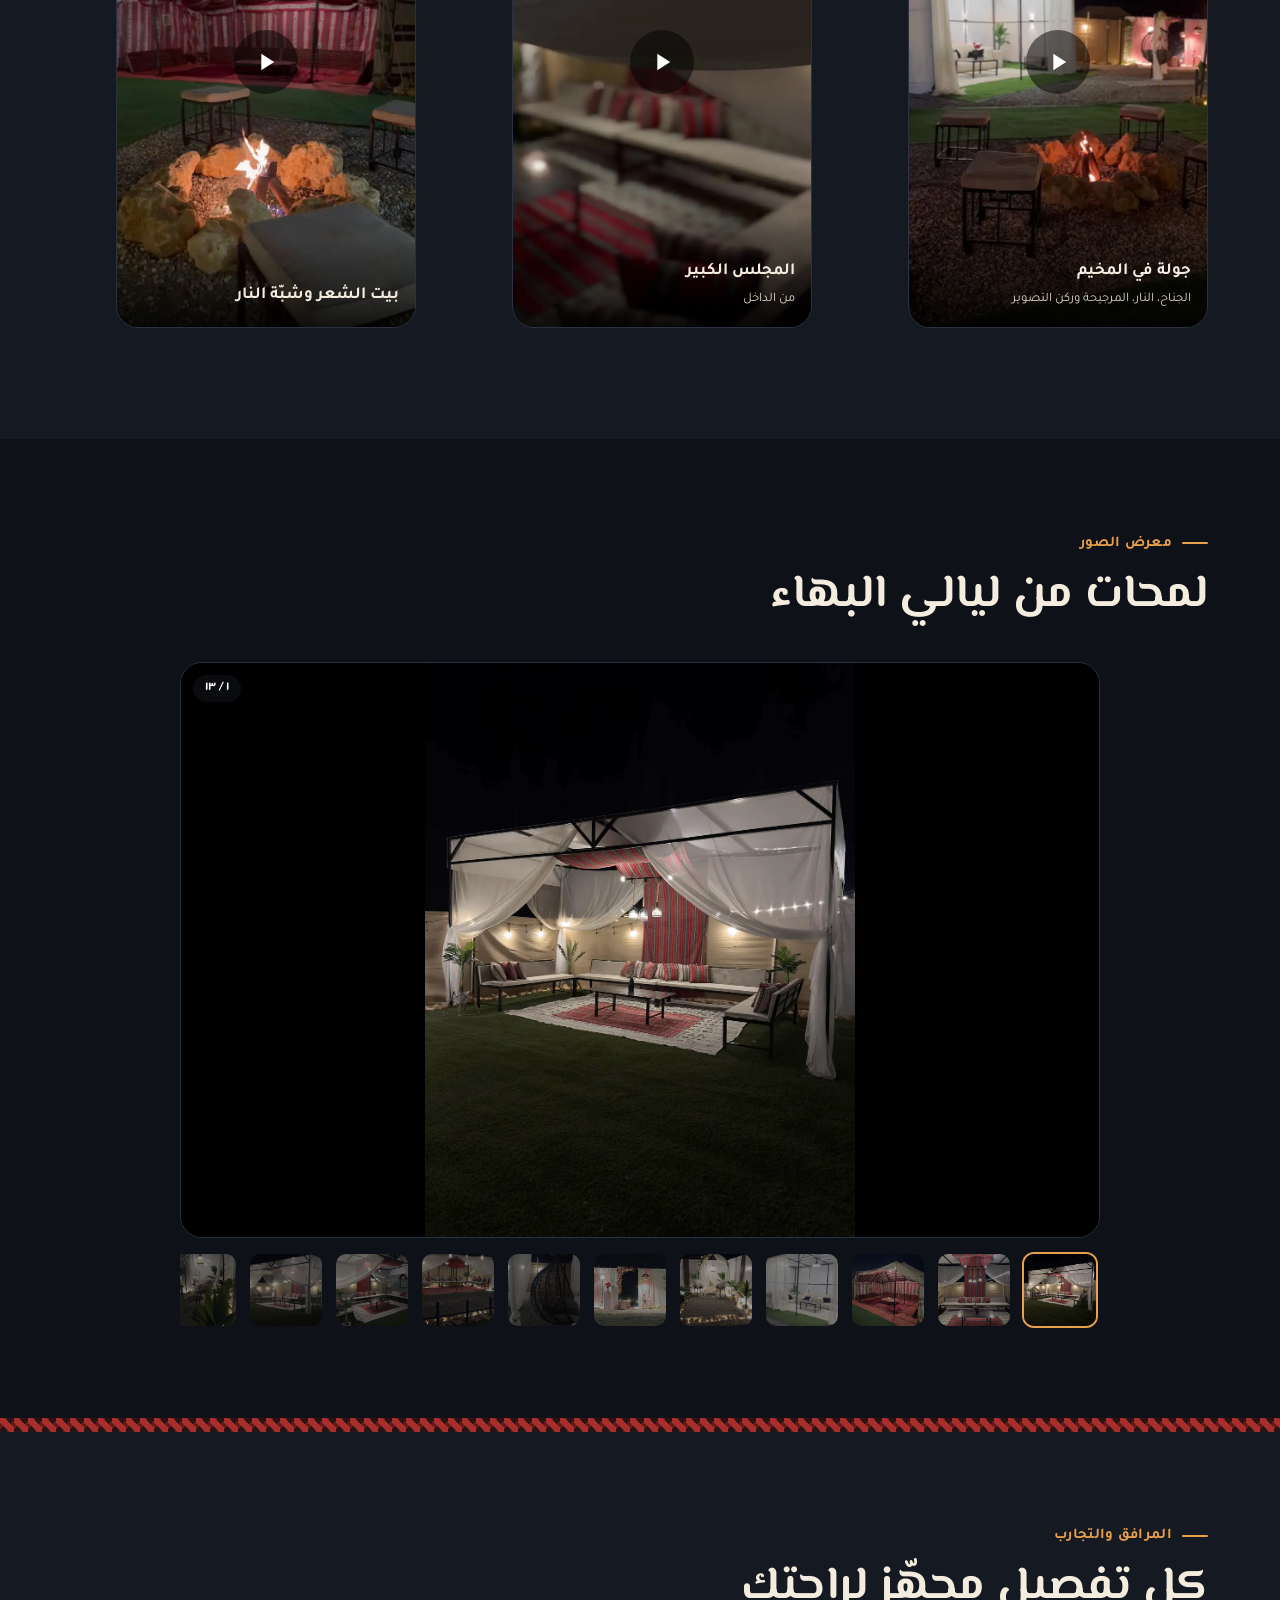
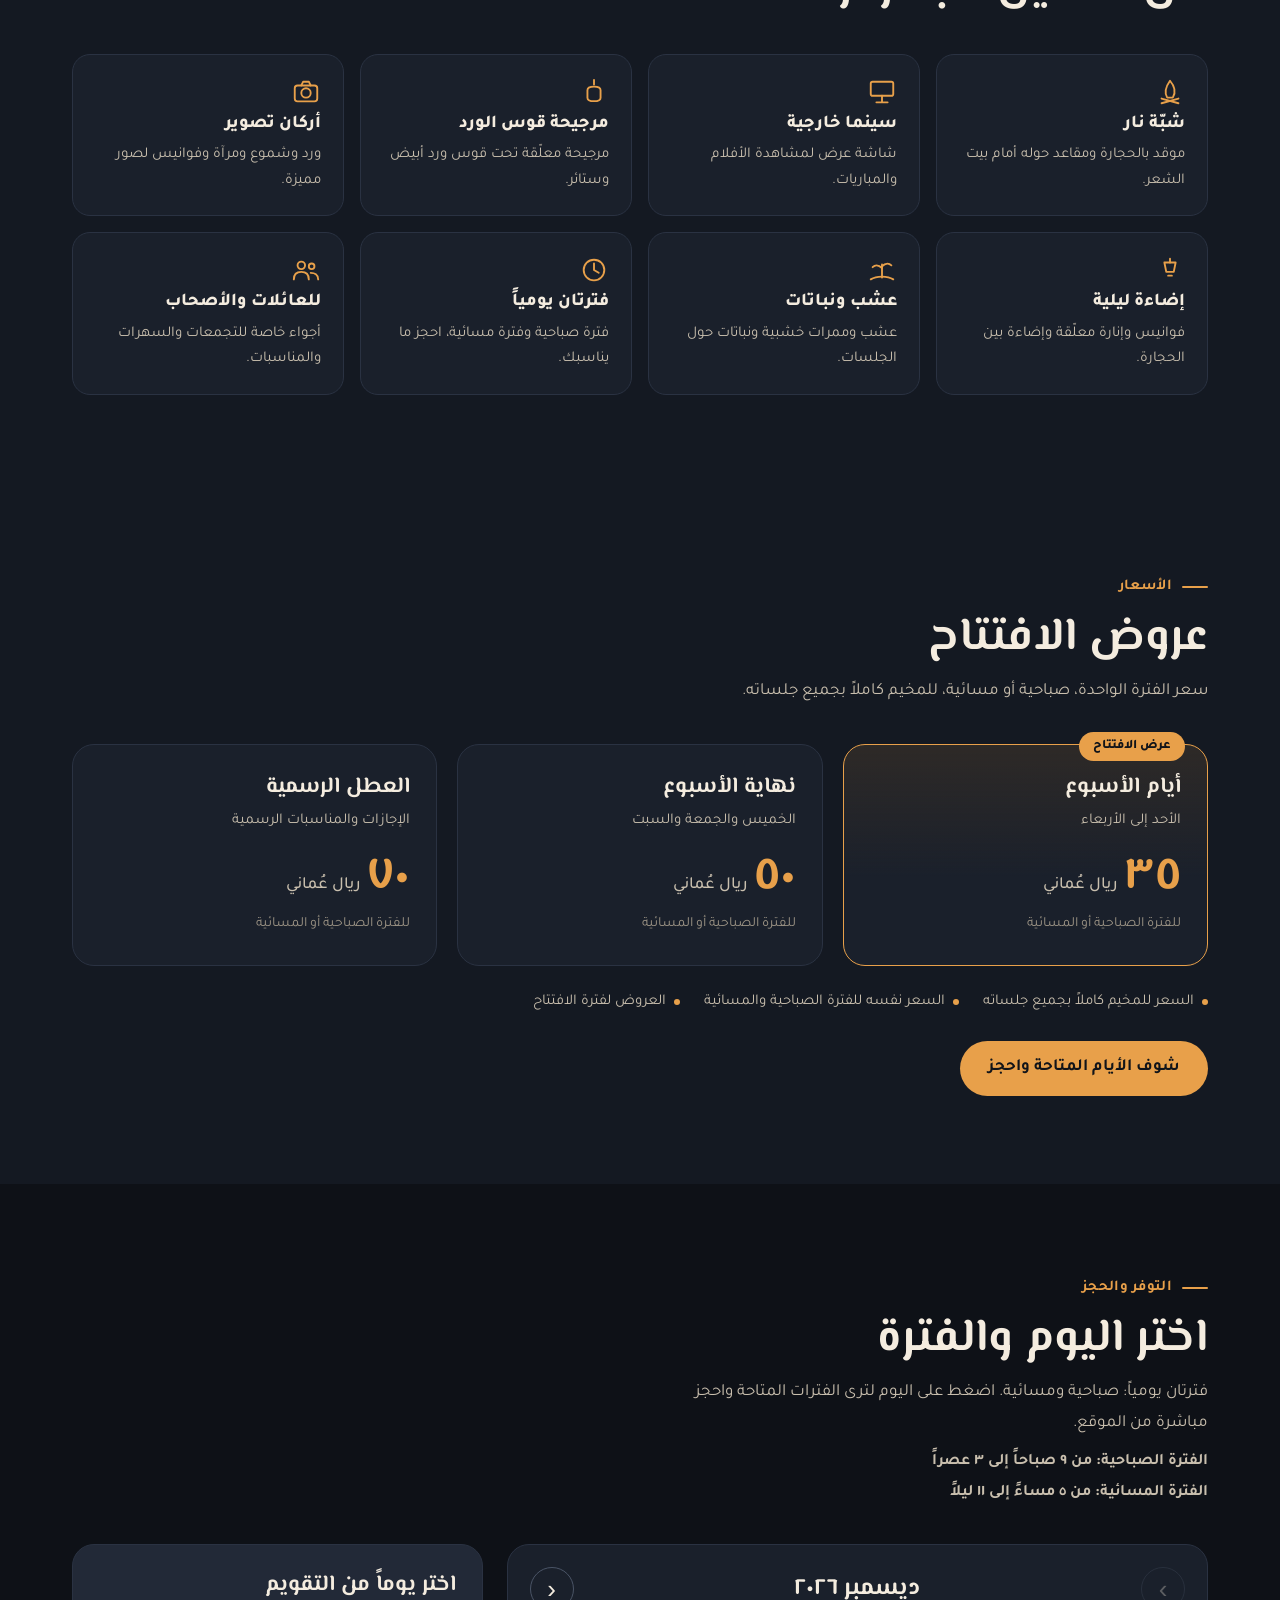
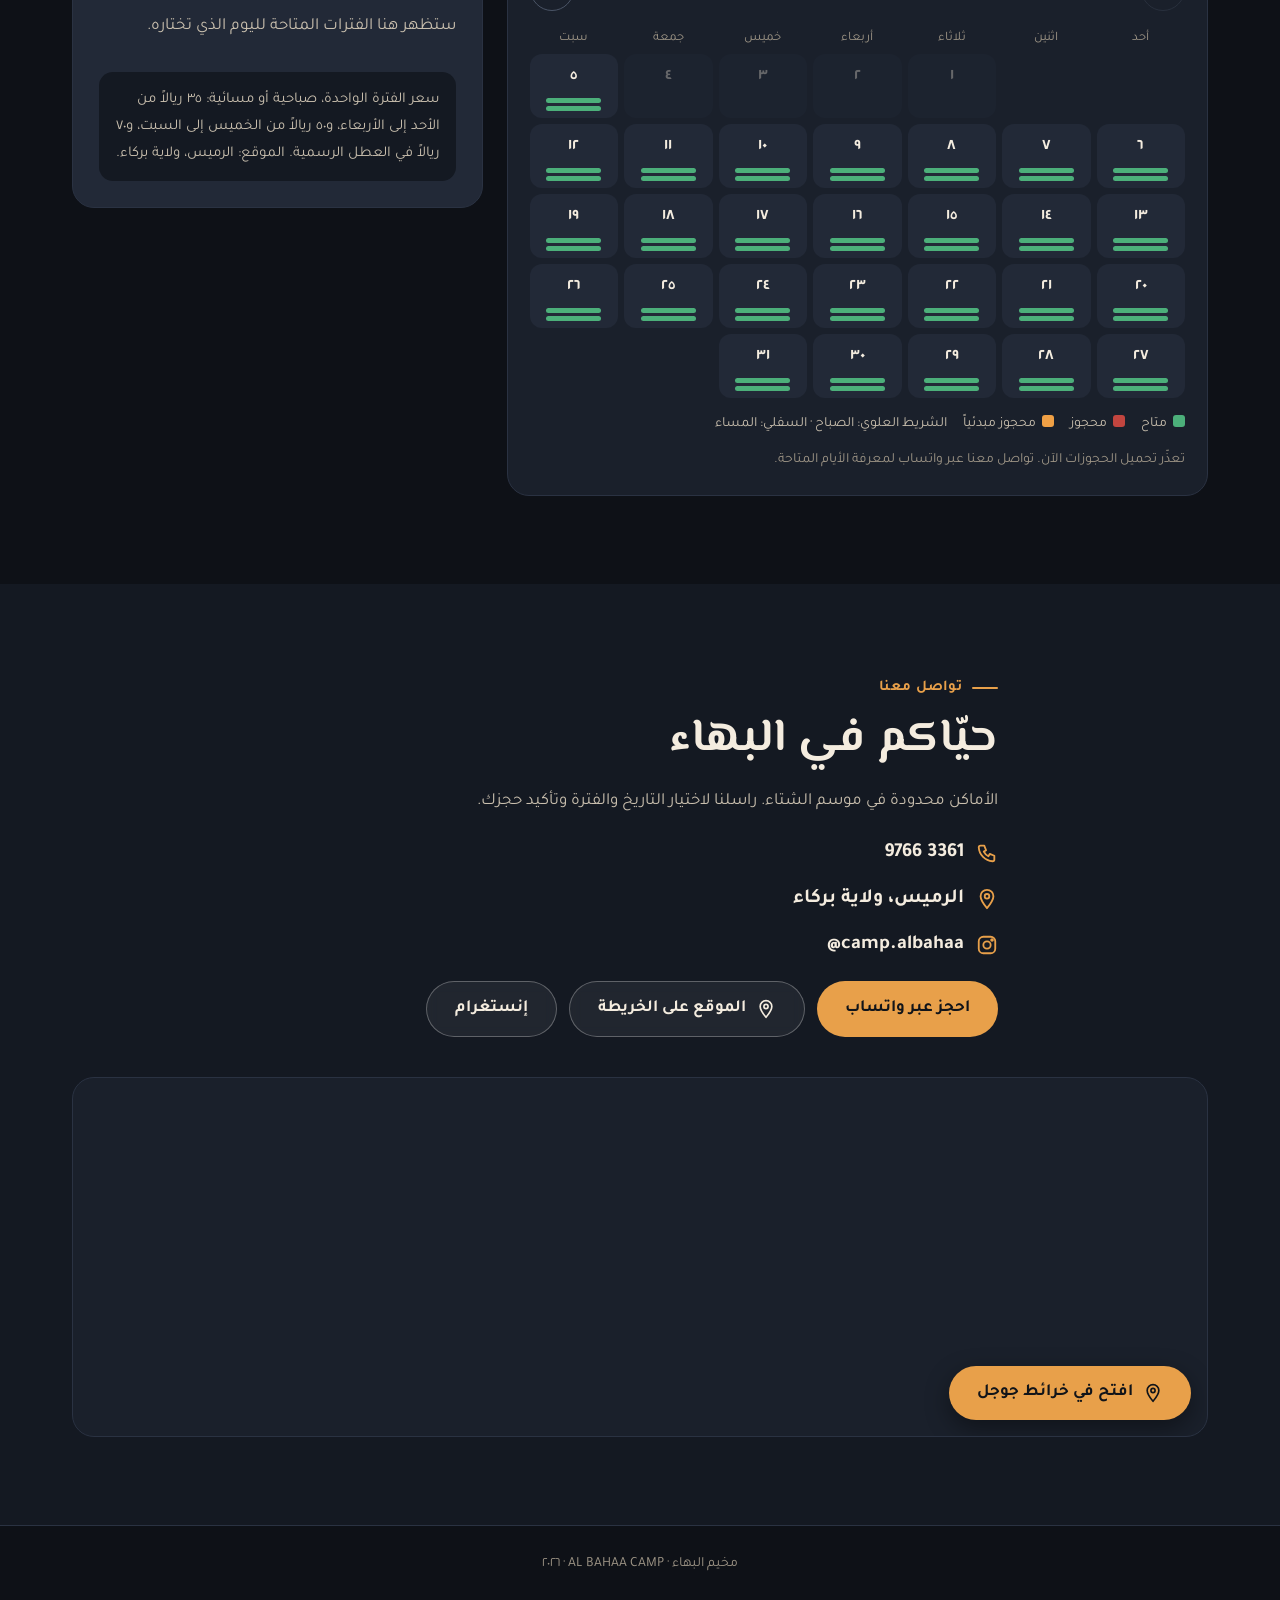
==== commit de3f6d04: "ربط الصفحات بالإصدار ٣ وزر احجز في التقويم Co-Authored-By: Claude Opus 5.5 <noreply@anthropic.com> C" ====
--- a/index.html
+++ b/index.html
@@ -172,7 +172,7 @@
 .cal-day.empty{background:transparent;cursor:default}
 .bars{display:flex;flex-direction:column;gap:3px;width:70%}
 .bars i{display:block;height:5px;border-radius:3px}
-.free{background:var(--green)}.booked{background:var(--red)}
+.free{background:var(--green)}.booked{background:var(--red)}.pend{background:#F0A045}
 .cal-legend{display:flex;flex-wrap:wrap;gap:16px;margin-top:14px;color:var(--muted);font-size:14px;align-items:center}
 .dot{display:inline-block;width:12px;height:12px;border-radius:3px;margin-left:6px;vertical-align:-1px}
 .cal-status{margin:10px 0 0;color:var(--dim);font-size:14px}
@@ -469,7 +469,7 @@
 
 <section class="sec" id="booking">
  <div class="wrap">
-  <div class="sec-head"><div><span class="eyebrow">التوفر والحجز</span><h2>اختر اليوم والفترة</h2><p>فترتان يومياً: صباحية ومسائية. اضغط على اليوم لترى الفترات المتاحة واحجز مباشرة عبر واتساب.</p><p class="times">الفترة الصباحية: من ٩ صباحاً إلى ٣ عصراً<br>الفترة المسائية: من ٥ مساءً إلى ١١ ليلاً</p></div></div>
+  <div class="sec-head"><div><span class="eyebrow">التوفر والحجز</span><h2>اختر اليوم والفترة</h2><p>فترتان يومياً: صباحية ومسائية. اضغط على اليوم لترى الفترات المتاحة واحجز مباشرة من الموقع.</p><p class="times">الفترة الصباحية: من ٩ صباحاً إلى ٣ عصراً<br>الفترة المسائية: من ٥ مساءً إلى ١١ ليلاً</p></div></div>
   <div class="cal-wrap">
    <div class="cal">
     <div class="cal-head">
@@ -479,7 +479,7 @@
     </div>
     <div class="cal-week"><span>أحد</span><span>اثنين</span><span>ثلاثاء</span><span>أربعاء</span><span>خميس</span><span>جمعة</span><span>سبت</span></div>
     <div id="calGrid" class="cal-grid"></div>
-    <div class="cal-legend"><span><i class="dot free"></i>متاح</span><span><i class="dot booked"></i>محجوز</span><span>الشريط العلوي: الصباح · السفلي: المساء</span></div>
+    <div class="cal-legend"><span><i class="dot free"></i>متاح</span><span><i class="dot booked"></i>محجوز</span><span><i class="dot pend"></i>محجوز مبدئياً</span><span>الشريط العلوي: الصباح · السفلي: المساء</span></div>
     <p id="calStatus" class="cal-status">جاري تحميل الحجوزات…</p>
    </div>
    <div class="cal-panel" id="calPanel">
@@ -626,6 +626,7 @@
 var booked={}, today=new Date(); today.setHours(0,0,0,0);
 var view=new Date(today.getFullYear(),today.getMonth(),1), sel=null;
 function key(d){return d.getFullYear()+'-'+('0'+(d.getMonth()+1)).slice(-2)+'-'+('0'+d.getDate()).slice(-2)}
+function isPend(v){return /انتظار|مبدئي/.test(String(v==null?'':v))}
 function isBooked(v){v=String(v==null?'':v).trim();return v!==''&&!/^(متاح|فاضي|لا|no|false|0)$/i.test(v)}
 function toAr(n){return String(n).replace(/\d/g,function(d){return '٠١٢٣٤٥٦٧٨٩'[d]})}
 function parseDate(c){
@@ -635,6 +636,7 @@
   m=v.trim().match(/^(\d{1,2})[-\/.](\d{1,2})[-\/.](\d{4})$/); if(m)return new Date(+m[3],m[2]-1,+m[1]);}
  if(typeof v==='number'){var d=new Date(Date.UTC(1899,11,30)+v*864e5);return new Date(d.getUTCFullYear(),d.getUTCMonth(),d.getUTCDate())}
  return null}
+function cls(v){return v==='p'?'pend':v?'booked':'free'}
 function render(){
  var t=document.getElementById('calTitle'),g=document.getElementById('calGrid');
  t.textContent=MONTHS[view.getMonth()]+' '+toAr(view.getFullYear());
@@ -648,7 +650,7 @@
   btn.className='cal-day'+(past?' past':'')+(sel===k?' sel':'');
   btn.disabled=past;
   btn.setAttribute('aria-label',DAYS[dt.getDay()]+' '+d+' '+MONTHS[dt.getMonth()]+': الصباح '+(b.am?'محجوز':'متاح')+'، المساء '+(b.pm?'محجوز':'متاح'));
-  btn.innerHTML='<span>'+toAr(d)+'</span>'+(past?'':'<span class="bars"><i class="'+(b.am?'booked':'free')+'"></i><i class="'+(b.pm?'booked':'free')+'"></i></span>');
+  btn.innerHTML='<span>'+toAr(d)+'</span>'+(past?'':'<span class="bars"><i class="'+cls(b.am)+'"></i><i class="'+cls(b.pm)+'"></i></span>');
   btn.onclick=(function(dt,k){return function(){sel=k;render();panel(dt)}})(dt,k);
   g.appendChild(btn)}
 }
@@ -657,11 +659,11 @@
  var msg='السلام عليكم، أرغب بحجز الفترة ال'+name+'ية في مخيم البهاء يوم '+label+'. هل متاحة؟';
  var pr=([4,5,6].indexOf(dt.getDay())>=0)?'٥٠ ر.ع':'٣٥ ر.ع';
  var tm=name==='صباح'?'من ٩ صباحاً إلى ٣ عصراً':'من ٥ مساءً إلى ١١ ليلاً';
- return '<div class="slot"><b>الفترة ال'+name+'ية<small style="display:block;font-weight:400;font-size:13px;color:var(--dim)">'+tm+'</small></b>'+(pr&&!isB?'<span class="pr">'+pr+'</span>':'')+(isB?'<span class="tag">محجوزة</span>':'<a href="https://wa.me/'+WA+'?text='+encodeURIComponent(msg)+'" target="_blank" rel="noopener">احجز</a>')+'</div>'}
+ return '<div class="slot"><b>الفترة ال'+name+'ية<small style="display:block;font-weight:400;font-size:13px;color:var(--dim)">'+tm+'</small></b>'+(pr&&!isB?'<span class="pr">'+pr+'</span>':'')+(isB?'<span class="tag">'+(isB==='p'?'محجوزة مبدئياً':'محجوزة')+'</span>':'<a href="book/?date='+key(dt)+'&p='+(name==='صباح'?'am':'pm')+'">احجز</a>')+'</div>'}
 function panel(dt){
  var b=booked[key(dt)]||{};
  document.getElementById('panelDate').textContent=DAYS[dt.getDay()]+' '+toAr(dt.getDate())+' '+MONTHS[dt.getMonth()];
- document.getElementById('panelHint').textContent=(b.am&&b.pm)?'هذا اليوم محجوز بالكامل، اختر يوماً آخر.':'اضغط "احجز" لإرسال طلبك عبر واتساب.';
+ document.getElementById('panelHint').textContent=(b.am&&b.pm)?'هذا اليوم محجوز بالكامل، اختر يوماً آخر.':'اضغط "احجز" لتعبئة بياناتك وتأكيد الحجز.';
  document.getElementById('panelSlots').innerHTML=slot('صباح',b.am,dt)+slot('مسائ',b.pm,dt);
  if(window.innerWidth<720)document.getElementById('calPanel').scrollIntoView({behavior:'smooth',block:'nearest'})}
 window.__albahaaSheet=function(res){
@@ -671,7 +673,7 @@
    if(/تاريخ/.test(l)||c.type==='date')iD=i; else if(/صباح/.test(l))iA=i; else if(/مساء/.test(l))iP=i});
   rows.forEach(function(r){var c=r.c||[];var dt=parseDate(c[iD]);if(!dt)return;
    var k=key(dt), cur=booked[k]||{};
-   if(c[iA]&&isBooked(c[iA].v))cur.am=true; if(c[iP]&&isBooked(c[iP].v))cur.pm=true; booked[k]=cur});
+   if(c[iA]&&isBooked(c[iA].v))cur.am=isPend(c[iA].v)?'p':true; if(c[iP]&&isBooked(c[iP].v))cur.pm=isPend(c[iP].v)?'p':true; booked[k]=cur});
   document.getElementById('calStatus').textContent='يتم تحديث الحجوزات باستمرار. للتأكيد النهائي تواصل معنا عبر واتساب.';
  }catch(e){fail()}
  render(); if(sel){var p=sel.split('-');panel(new Date(+p[0],p[1]-1,+p[2]))}
